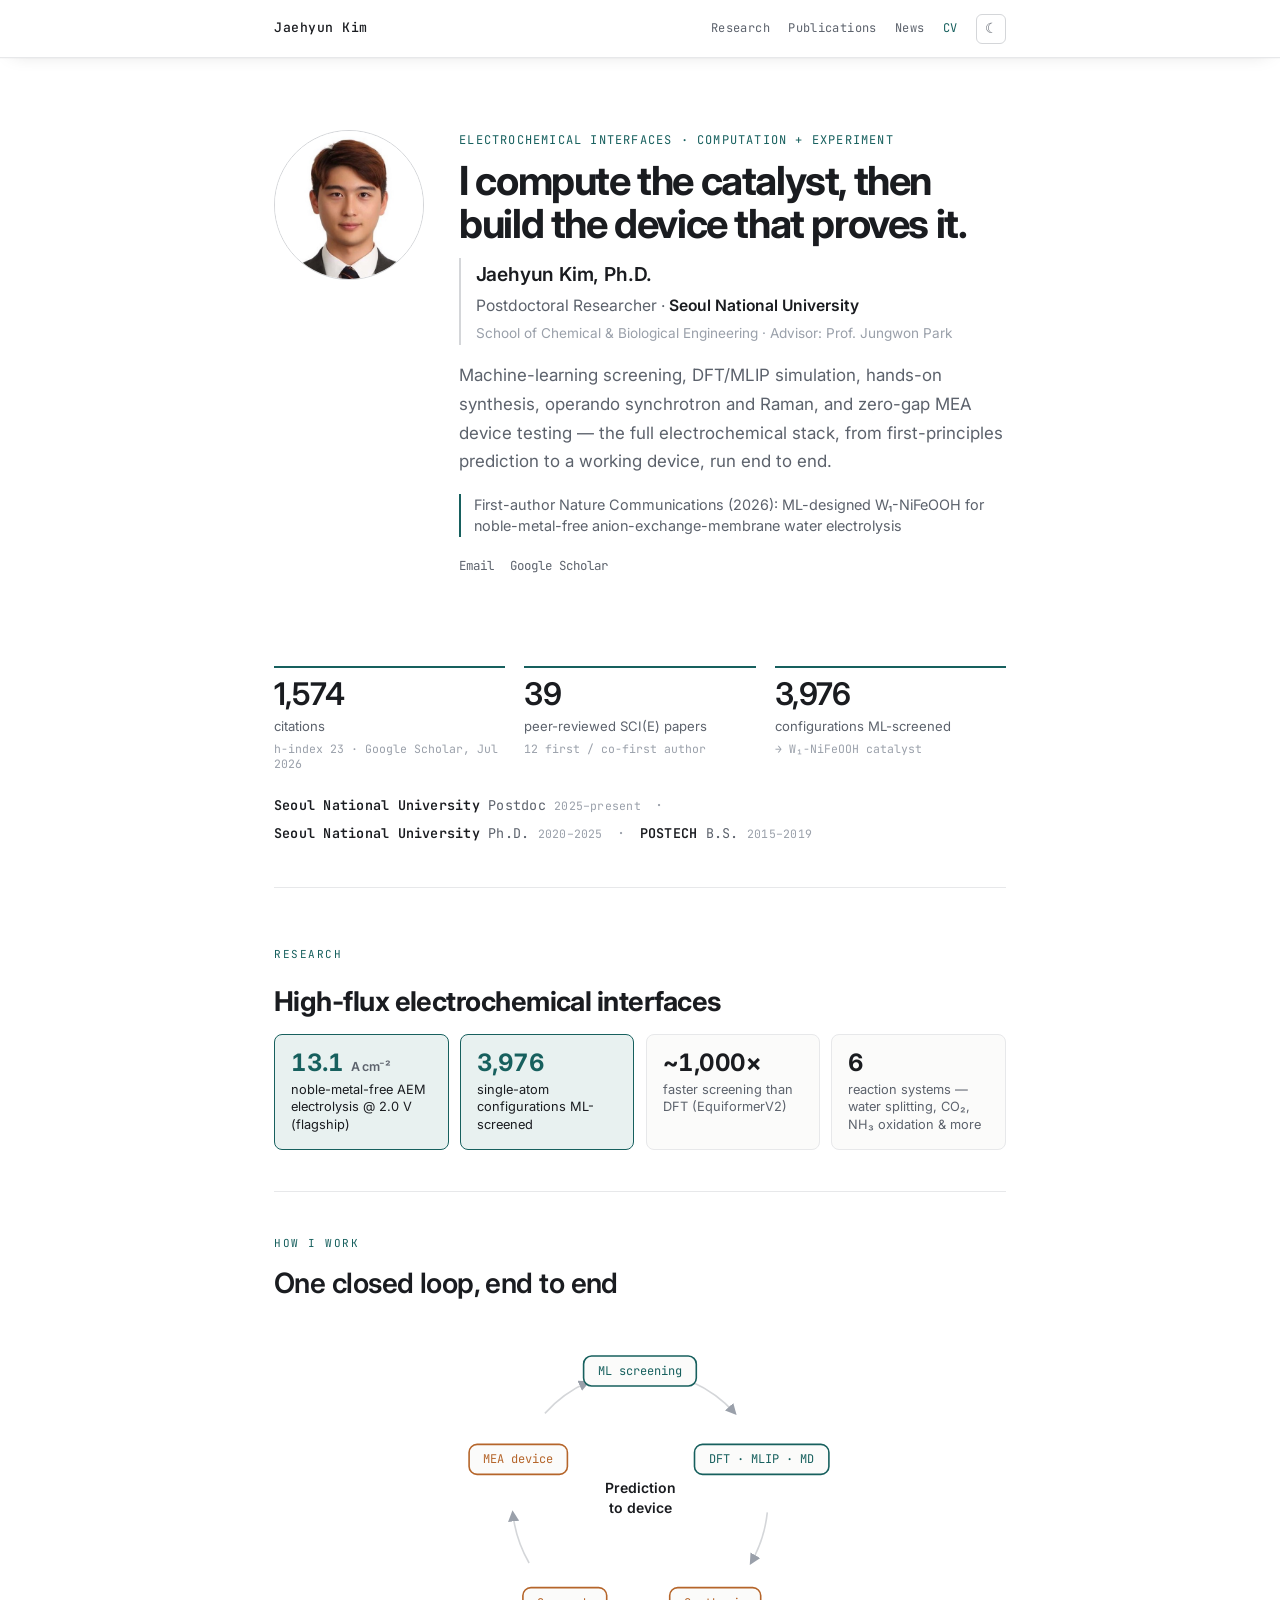
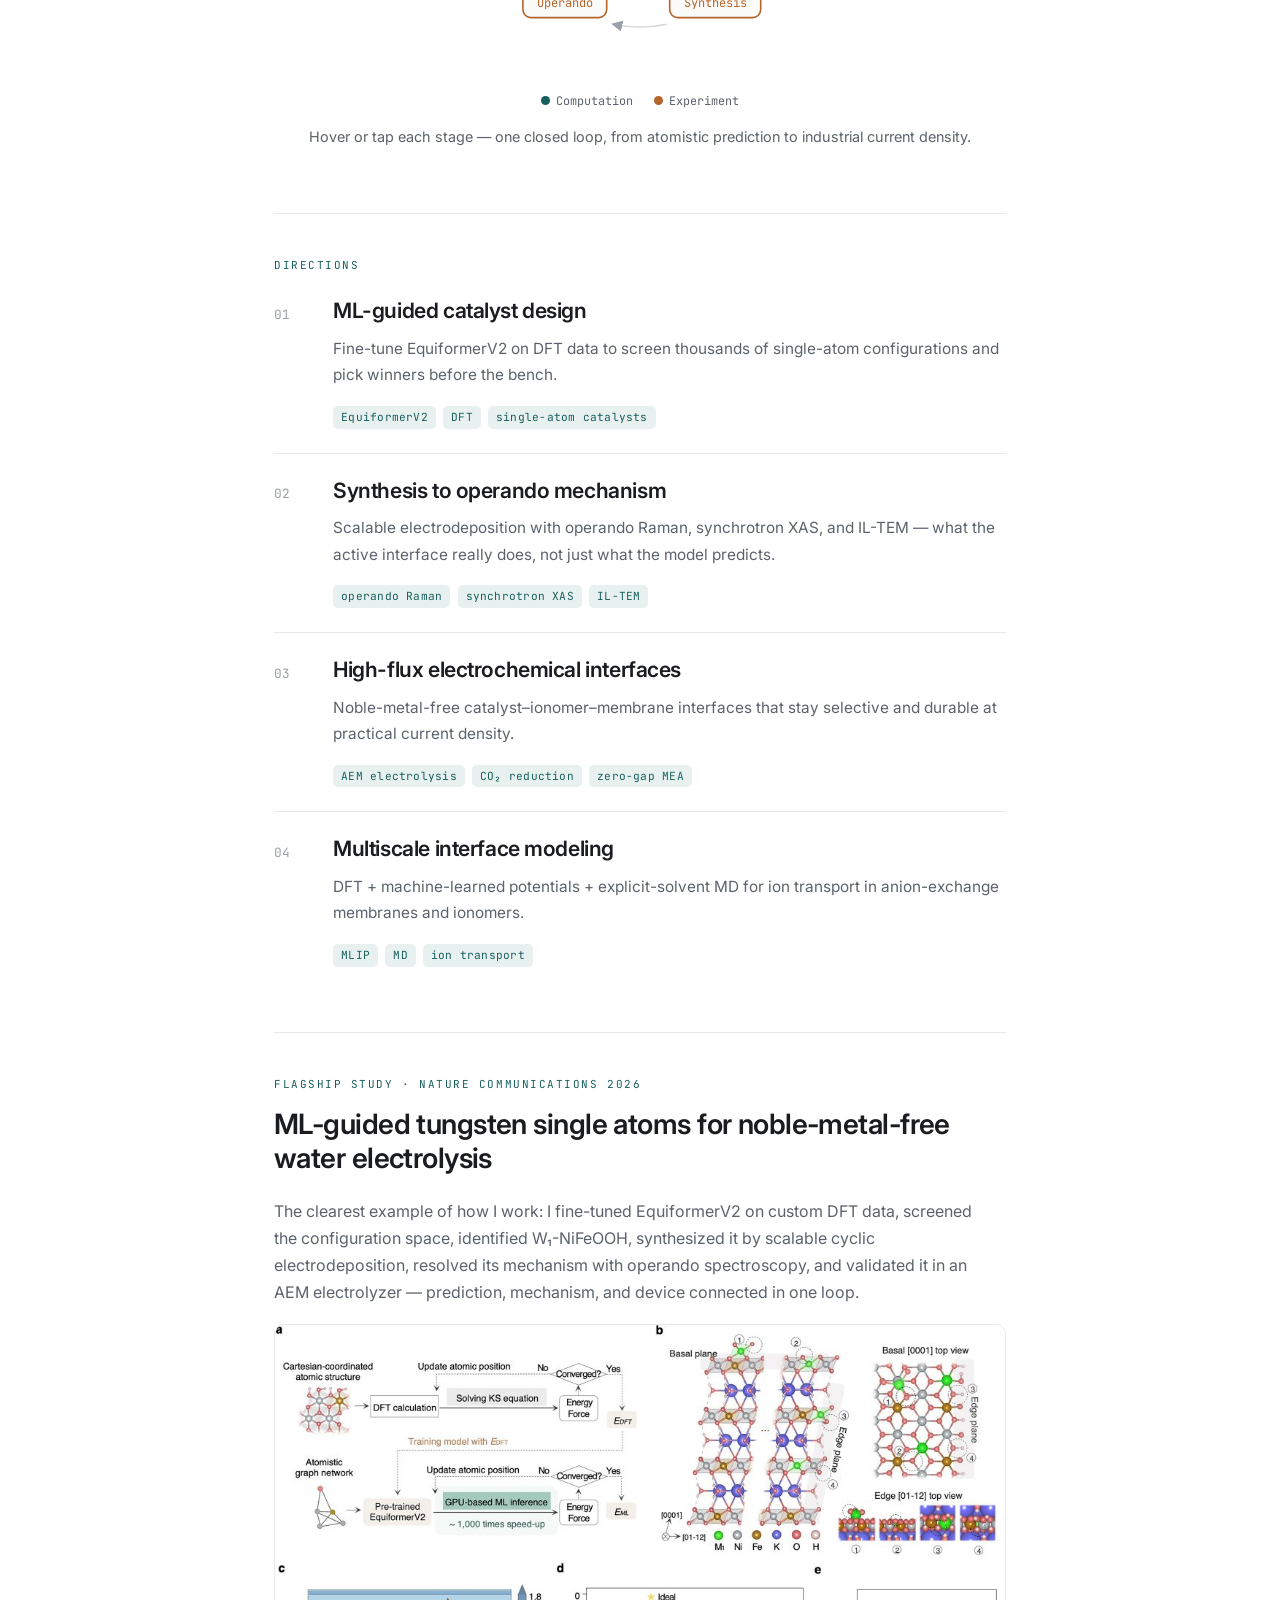
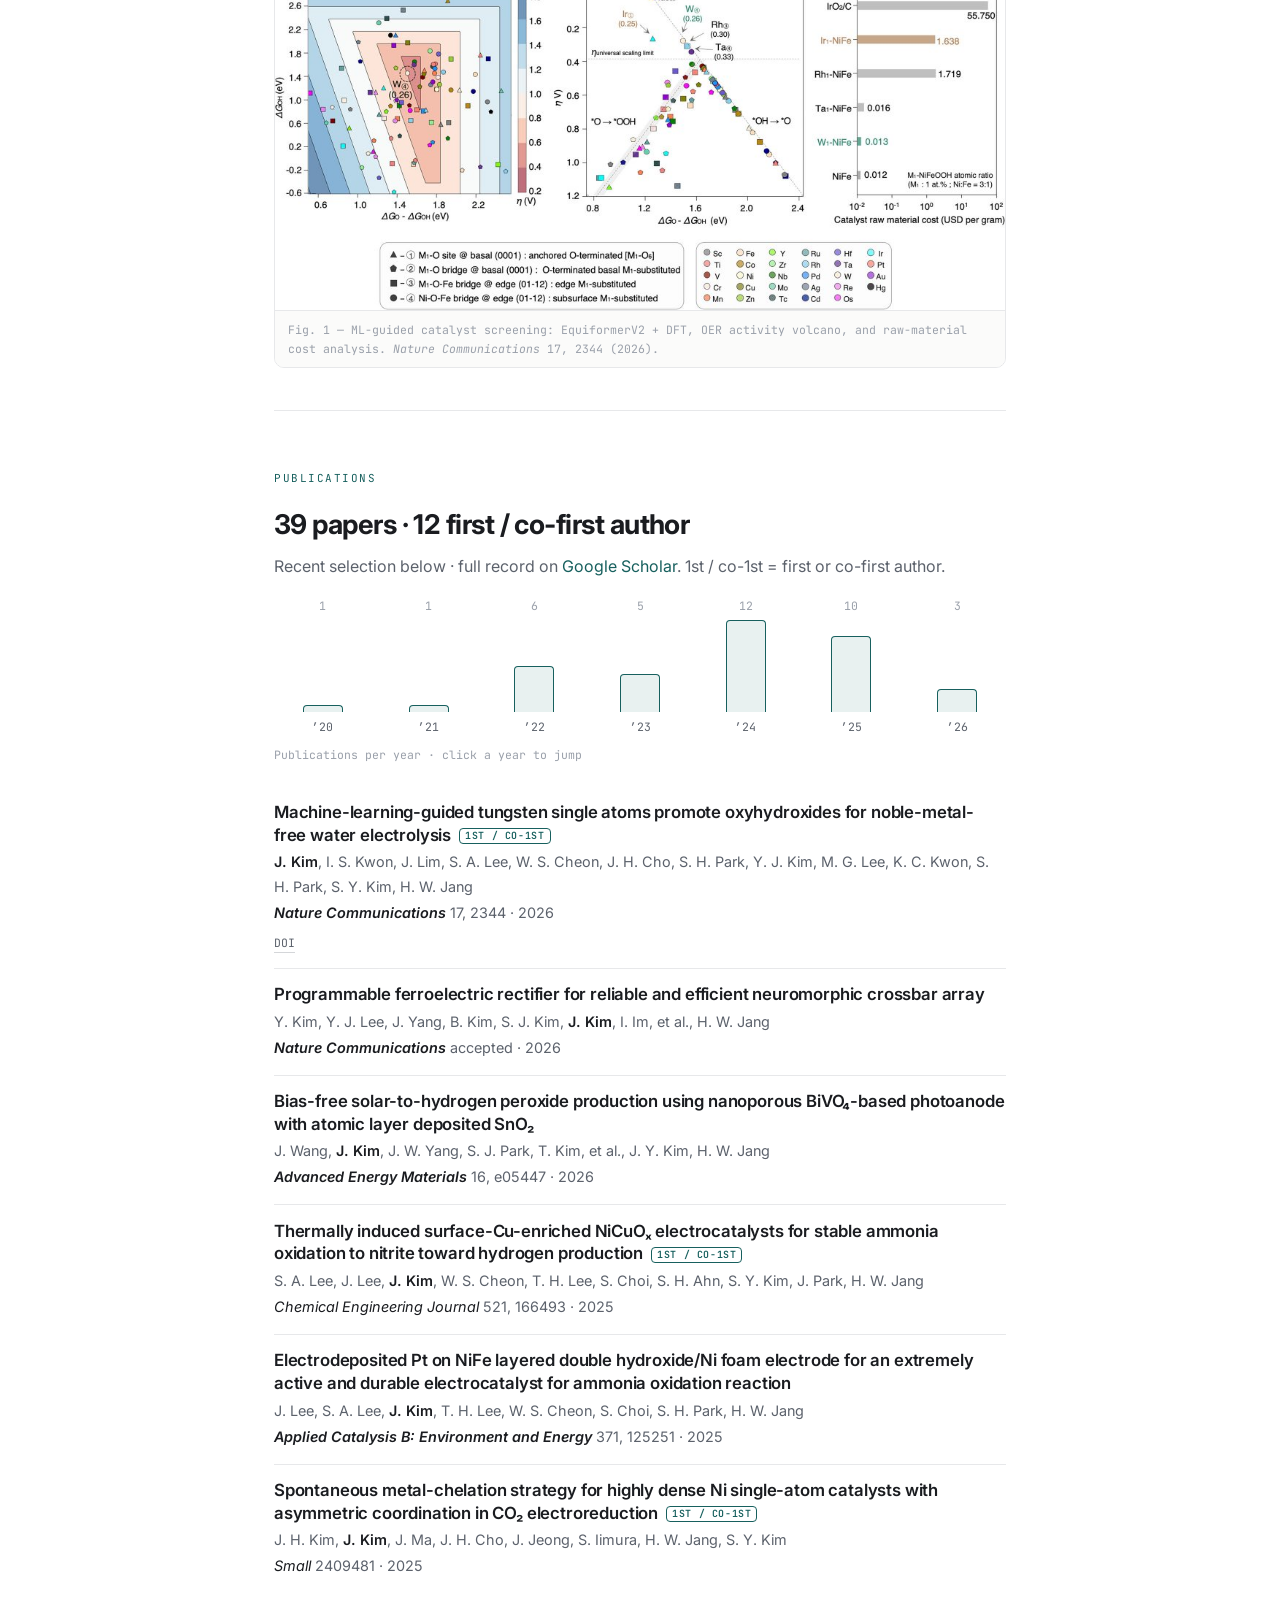
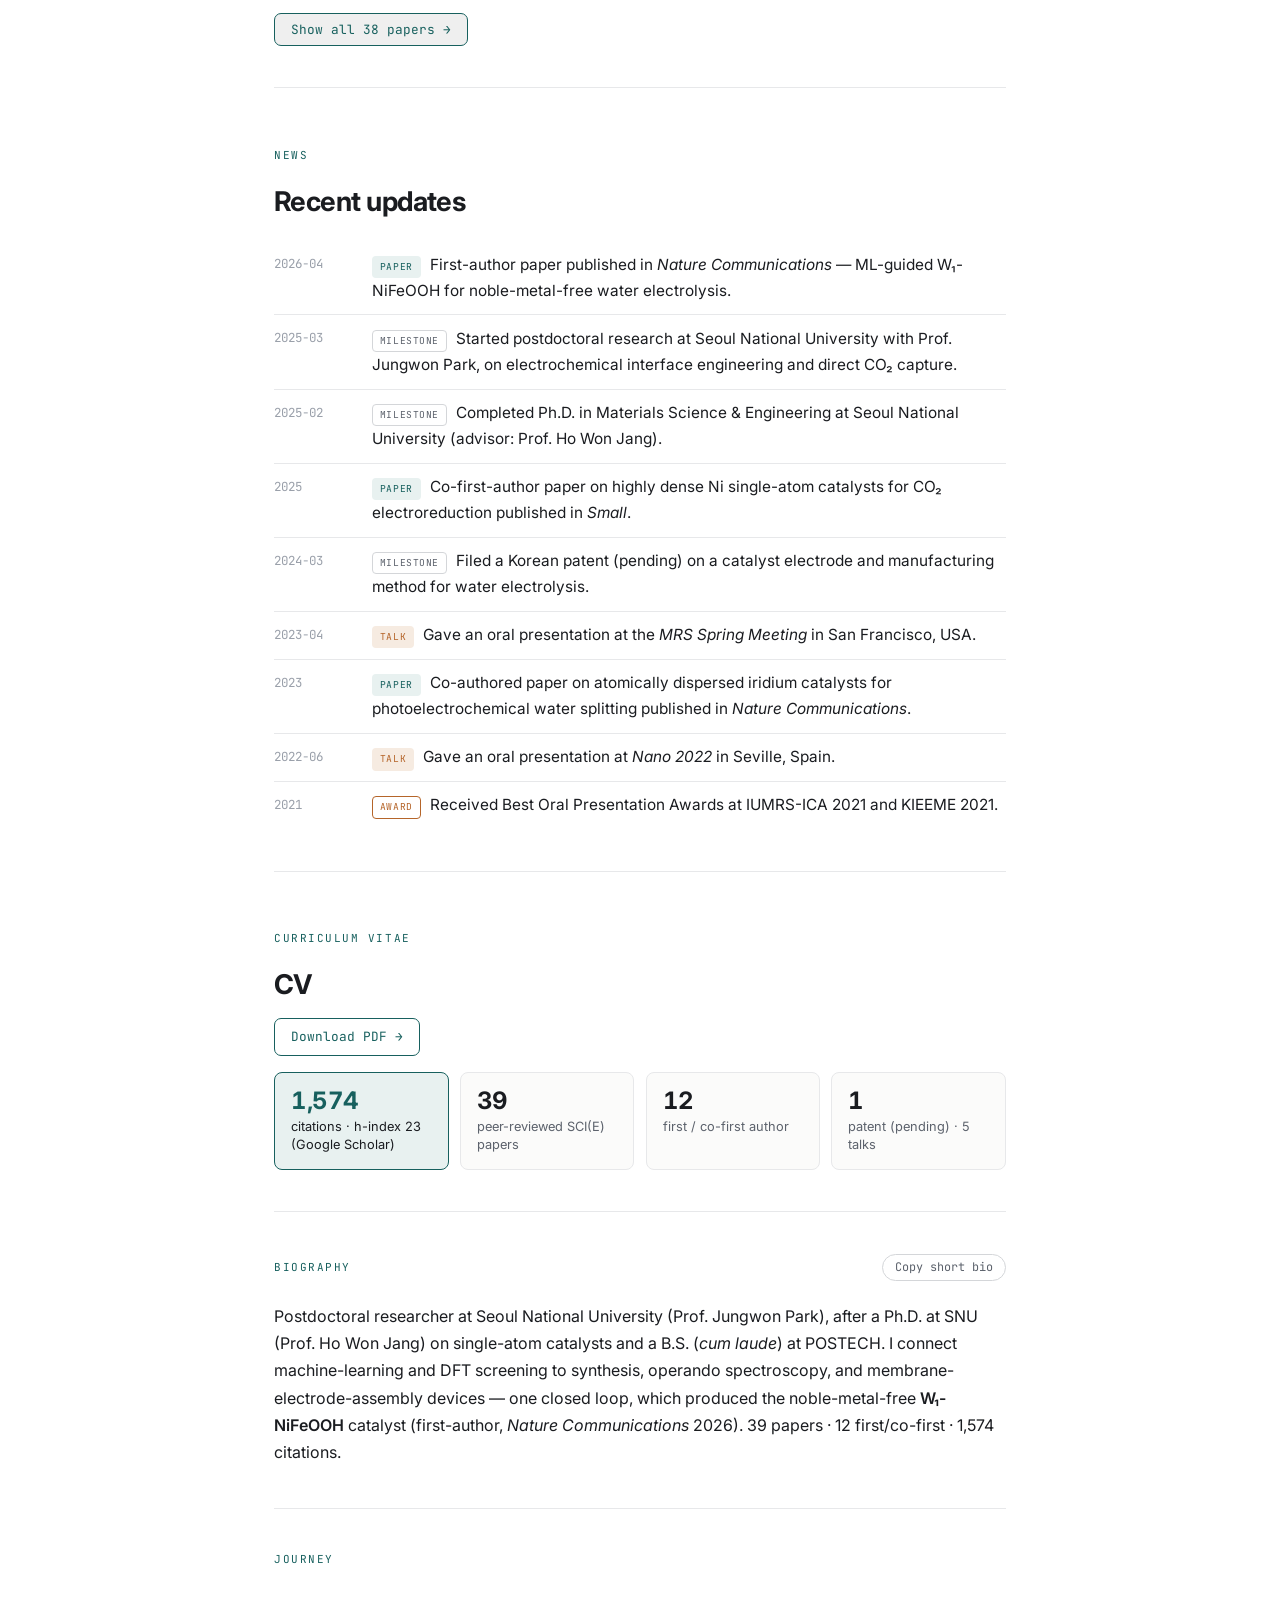
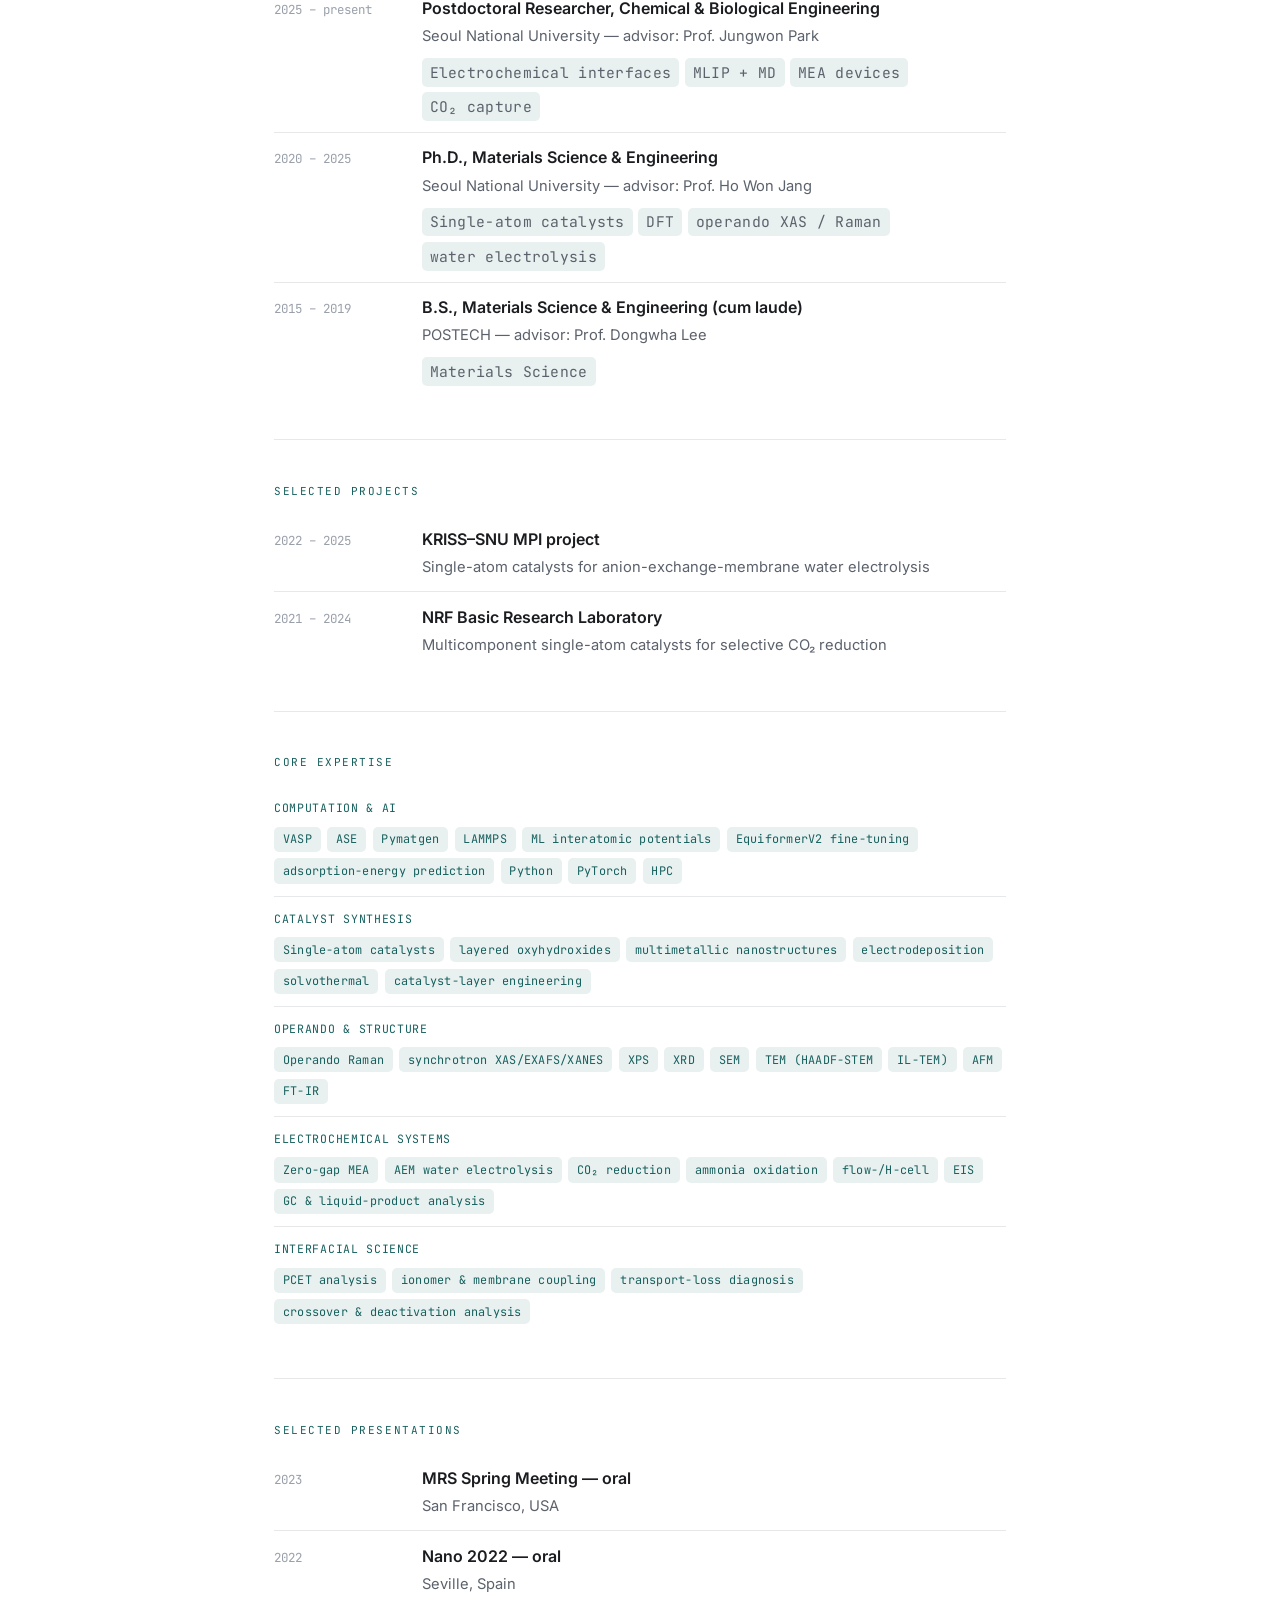
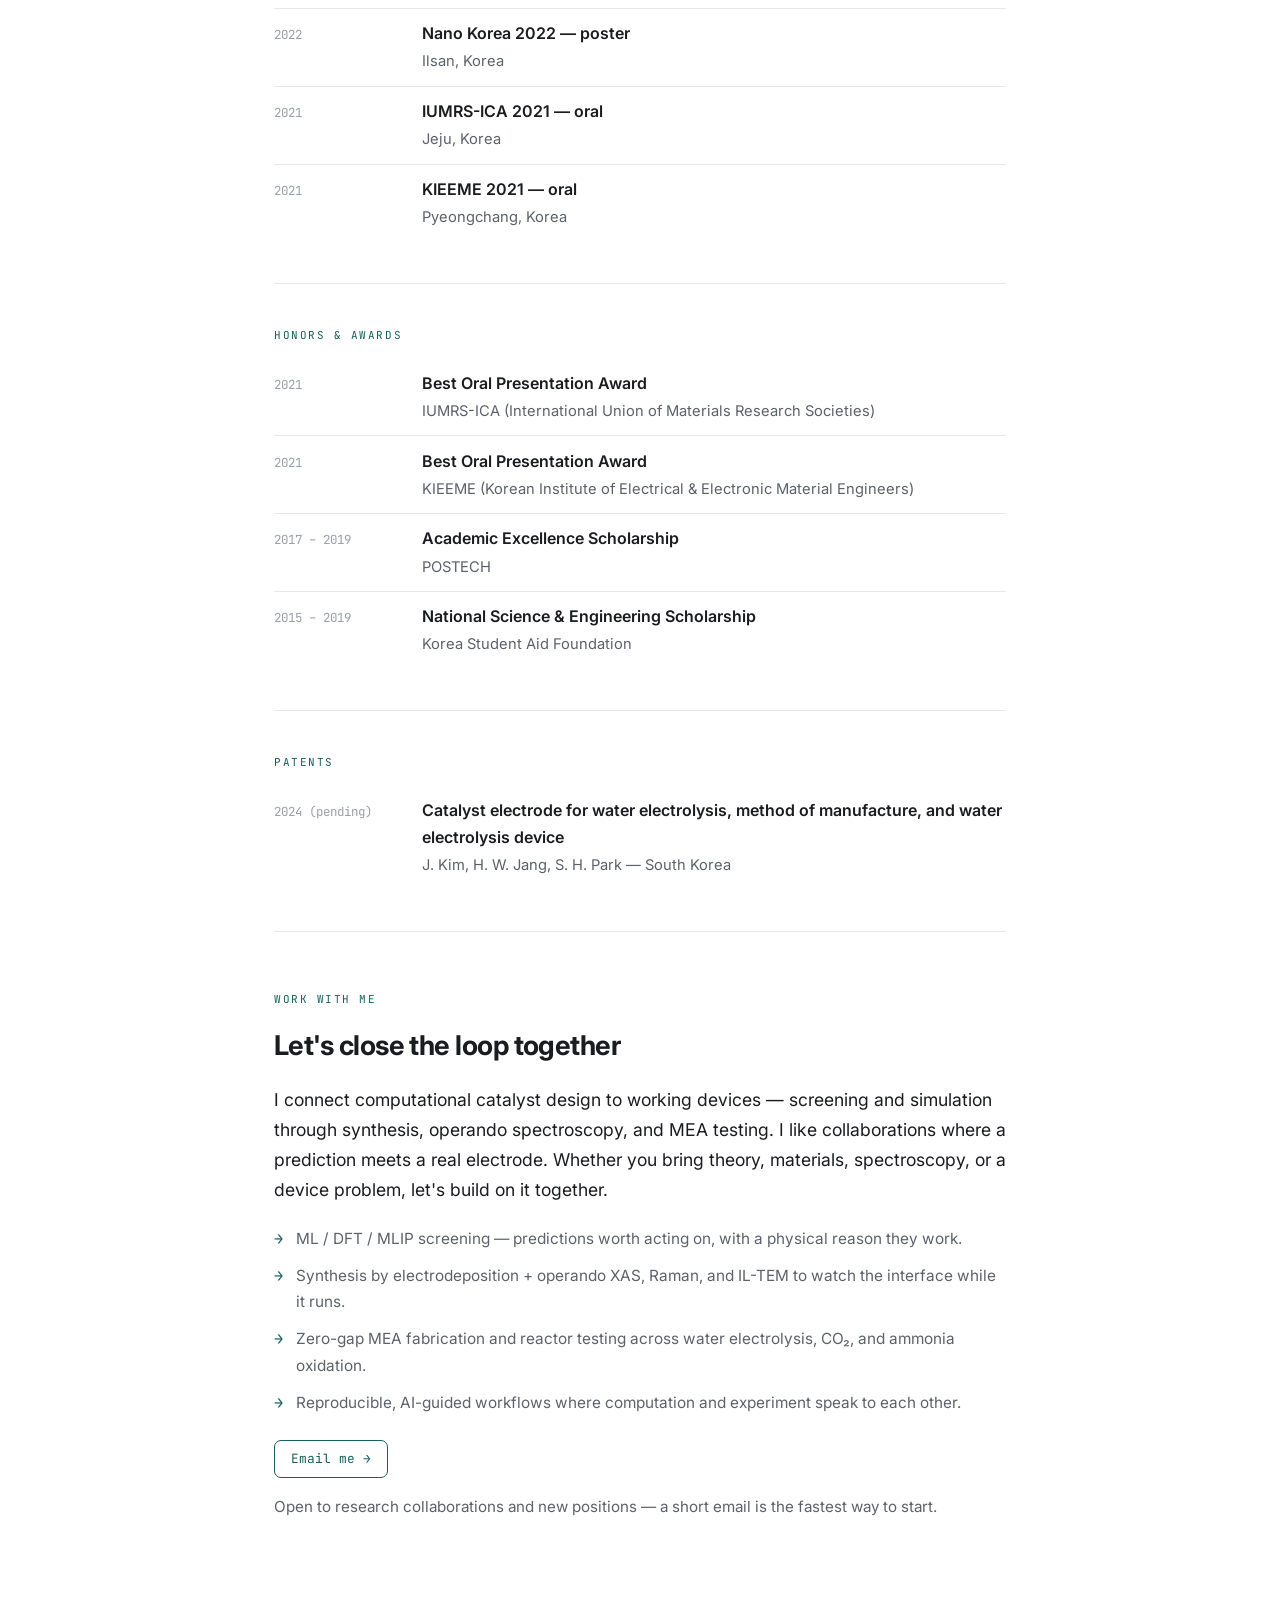
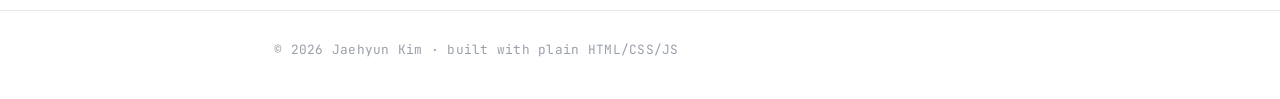
==== index.html @ 6c18c01a "Add affiliation timeline at top (career history); cache v9 Co-Authored-By: Claude Fable 5 <noreply@a" ====
<!DOCTYPE html>
<html lang="en">
<head>
  <meta charset="UTF-8" />
  <meta name="viewport" content="width=device-width, initial-scale=1.0" />
  <meta name="color-scheme" content="light dark" />
  <title>Jaehyun Kim — Electrochemical Interfaces, Computation + Experiment</title>
  <meta name="description" content="Jaehyun Kim, Ph.D. — computational + experimental electrochemist (Seoul National University). ML-guided catalyst design, synthesis, operando analysis, and MEA device testing in one closed loop." />
  <link rel="canonical" href="https://flash-jaehyun.github.io/" />
  <meta property="og:type" content="website" />
  <meta property="og:url" content="https://flash-jaehyun.github.io/" />
  <meta property="og:title" content="Jaehyun Kim — Electrochemical Interfaces, Computation + Experiment" />
  <meta property="og:description" content="Computational + experimental electrochemist. First-author Nature Communications 2026: ML-designed W₁-NiFeOOH for noble-metal-free AEM water electrolysis. 1,574 citations, h-index 23." />
  <meta property="og:image" content="https://flash-jaehyun.github.io/assets/pubs/natcomm2026_fig1.jpg" />
  <meta name="twitter:card" content="summary_large_image" />
  <link rel="icon" type="image/svg+xml" href="assets/favicon.svg" />
  <link rel="preconnect" href="https://fonts.googleapis.com" />
  <link rel="preconnect" href="https://fonts.gstatic.com" crossorigin />
  <link href="https://fonts.googleapis.com/css2?family=Inter:wght@400;500;600;700&family=JetBrains+Mono:wght@400;500&display=swap" rel="stylesheet" />
  <script>
    (function () {
      var s = localStorage.getItem("theme");
      var d = window.matchMedia("(prefers-color-scheme: dark)").matches;
      document.documentElement.dataset.theme = s || (d ? "dark" : "light");
    })();
  </script>
  <link rel="stylesheet" href="css/style.css?v=9" />
  <script type="application/ld+json">
  {
    "@context": "https://schema.org",
    "@type": "Person",
    "name": "Jaehyun Kim",
    "honorificSuffix": "Ph.D.",
    "jobTitle": "Postdoctoral Researcher",
    "affiliation": { "@type": "Organization", "name": "Seoul National University" },
    "alumniOf": [
      { "@type": "Organization", "name": "Seoul National University" },
      { "@type": "Organization", "name": "Pohang University of Science and Technology (POSTECH)" }
    ],
    "email": "mailto:jaehyunkim@snu.ac.kr",
    "sameAs": ["https://scholar.google.com/citations?user=1VA58skAAAAJ"],
    "knowsAbout": ["Electrocatalysis", "Machine-learning interatomic potentials", "Water electrolysis", "CO2 reduction", "Operando spectroscopy", "Membrane-electrode assemblies"]
  }
  </script>
</head>
<body>
  <a class="skip-link" href="#main">Skip to content</a>
  <header class="site-header">
    <div class="nav-inner">
      <a class="brand" href="#top" data-profile="shortName">Jaehyun Kim</a>
      <nav class="main-nav">
        <a href="#research">Research</a>
        <a href="#publications">Publications</a>
        <a href="#news">News</a>
        <a href="#cv">CV</a>
        <button id="theme-toggle" title="Toggle dark mode">☾</button>
      </nav>
    </div>
  </header>

  <main class="container" id="main">
    <span id="top"></span>
    <noscript>
      <section class="block" style="opacity:1;transform:none;">
        <h1>Jaehyun Kim, Ph.D.</h1>
        <p>Postdoctoral Researcher, Seoul National University — computational + experimental
        electrochemist. First-author <em>Nature Communications</em> (2026): ML-designed W₁-NiFeOOH.
        Contact: <a href="mailto:jaehyunkim@snu.ac.kr">jaehyunkim@snu.ac.kr</a>. Please enable
        JavaScript for the full experience.</p>
      </section>
    </noscript>

    <!-- ================= Hero ================= -->
    <section class="hero">
      <img class="portrait" src="assets/portrait.jpg" alt="Portrait of Jaehyun Kim" width="150" height="150" style="display:none"
           onload="this.style.display='block';var f=document.getElementById('portrait-fallback');if(f)f.style.display='none';" />
      <div class="portrait-fallback" id="portrait-fallback" data-profile="initial">JK</div>
      <div>
        <div class="hero-role" id="hero-eyebrow"></div>
        <h1 data-profile="headline">I compute the catalyst, then build the device that proves it.</h1>
        <div class="hero-identity">
          <div class="hi-name" id="hi-name"></div>
          <div class="hi-role" id="hi-role"></div>
          <div class="hi-meta" id="hi-meta"></div>
        </div>
        <p class="tagline" data-profile="subhead"></p>
        <p class="hero-flagship" id="hero-flagship"></p>
        <div class="links">
          <a data-profile-href="email" href="#">Email</a>
          <a data-profile-href="scholar" href="#" target="_blank" rel="noopener">Google Scholar</a>
          <a data-profile-href="github" href="#" target="_blank" rel="noopener">GitHub</a>
          <a data-profile-href="orcid" href="#" target="_blank" rel="noopener">ORCID</a>
        </div>
      </div>
    </section>

    <!-- Metrics -->
    <section class="block">
      <div class="metrics-strip" id="metrics"></div>
      <div id="affiliations-strip"></div>
    </section>

    <!-- ================= Research ================= -->
    <section class="block" id="research">
      <div class="section-head">
        <div class="sec-label">Research</div>
        <h2>High-flux electrochemical interfaces</h2>
      </div>
      <div class="chips" style="margin-top:0.6rem;">
        <div class="chip hl"><div class="v">13.1 <small>A cm⁻²</small></div><div class="k">noble-metal-free AEM electrolysis @ 2.0 V (flagship)</div></div>
        <div class="chip hl"><div class="v">3,976</div><div class="k">single-atom configurations ML-screened</div></div>
        <div class="chip"><div class="v">~1,000×</div><div class="k">faster screening than DFT (EquiformerV2)</div></div>
        <div class="chip"><div class="v">6</div><div class="k">reaction systems — water splitting, CO₂, NH₃ oxidation &amp; more</div></div>
      </div>
    </section>

    <!-- How I work: closed loop -->
    <section class="block">
      <div class="sec-label">How I work</div>
      <h2 class="section-title">One closed loop, end to end</h2>
      <div id="loop-graphic"></div>
      <div class="loop-note" id="loop-note"></div>
    </section>

    <!-- Research directions -->
    <section class="block">
      <div class="sec-label">Directions</div>
      <div id="directions" style="margin-top:1.2rem;"></div>
    </section>

    <!-- Flagship study -->
    <section class="block">
      <div class="sec-label">Flagship study · Nature Communications 2026</div>
      <h2 class="section-title">ML-guided tungsten single atoms for noble-metal-free water electrolysis</h2>
      <p class="lead">The clearest example of how I work: I fine-tuned EquiformerV2 on custom DFT data,
      screened the configuration space, identified W₁-NiFeOOH, synthesized it by scalable cyclic
      electrodeposition, resolved its mechanism with operando spectroscopy, and validated it in an AEM
      electrolyzer — prediction, mechanism, and device connected in one loop.</p>
      <figure class="pub-figure" style="margin-top:1.1rem;">
        <img src="assets/pubs/natcomm2026_fig1.jpg" alt="Machine learning-guided catalyst screening (Nature Communications 2026, Fig. 1)" loading="lazy" />
        <figcaption>Fig. 1 — ML-guided catalyst screening: EquiformerV2 + DFT, OER activity volcano, and raw-material cost analysis. <em>Nature Communications</em> 17, 2344 (2026).</figcaption>
      </figure>
    </section>

    <!-- ================= Publications ================= -->
    <section class="block" id="publications">
      <div class="section-head">
        <div class="sec-label">Publications</div>
        <h2>39 papers · 12 first / co-first author</h2>
        <p class="lead" style="margin-top:0.2rem;">Recent selection below · full record on
          <a data-profile-href="scholar" href="#" target="_blank" rel="noopener">Google Scholar</a>.
          <span style="white-space:nowrap;"><span class="pub-first" style="margin-left:0;">1st / co-1st</span> = first or co-first author.</span></p>
      </div>
      <div id="pub-timeline" style="margin-top:1rem;"></div>
      <div id="pubs-all"></div>
      <button class="btn" id="pub-showall" type="button" style="margin-top:1.2rem;">Show all 38 papers →</button>
    </section>

    <!-- ================= News ================= -->
    <section class="block" id="news">
      <div class="section-head">
        <div class="sec-label">News</div>
        <h2>Recent updates</h2>
      </div>
      <ul class="news-list" id="news-all" style="margin-top:1rem;"></ul>
    </section>

    <!-- ================= CV ================= -->
    <section class="block" id="cv">
      <div class="section-head">
        <div class="sec-label">Curriculum Vitae</div>
        <h2>CV</h2>
        <p style="margin-top:0.6rem;"><a class="btn" href="assets/cv.pdf" target="_blank" rel="noopener">Download PDF →</a></p>
      </div>
      <div class="chips" style="margin-top:1rem;">
        <div class="chip hl"><div class="v">1,574</div><div class="k">citations · h-index 23 (Google Scholar)</div></div>
        <div class="chip"><div class="v">39</div><div class="k">peer-reviewed SCI(E) papers</div></div>
        <div class="chip"><div class="v">12</div><div class="k">first / co-first author</div></div>
        <div class="chip"><div class="v">1</div><div class="k">patent (pending) · 5 talks</div></div>
      </div>
    </section>

    <section class="block">
      <div class="section-title-row">
        <div class="sec-label" style="margin-bottom:0;">Biography</div>
        <button class="filter-chip" id="copy-bio" type="button">Copy short bio</button>
      </div>
      <p class="prose" id="bio-text" style="margin-top:1rem;"></p>
    </section>

    <section class="block"><div class="sec-label">Journey</div><div id="cv-education"></div></section>
    <section class="block"><div class="sec-label">Selected Projects</div><div id="cv-experience"></div></section>
    <section class="block"><div class="sec-label">Core Expertise</div><div id="cv-skills"></div></section>
    <section class="block" id="talks-block" style="display:none;"><div class="sec-label">Selected Presentations</div><div id="cv-talks"></div></section>
    <section class="block" id="honors-block" style="display:none;"><div class="sec-label">Honors &amp; Awards</div><div id="cv-honors"></div></section>
    <section class="block" id="patents-block" style="display:none;"><div class="sec-label">Patents</div><div id="cv-patents"></div></section>

    <!-- ================= Work with me ================= -->
    <section class="block" id="contact">
      <div class="section-head">
        <div class="sec-label">Work with me</div>
        <h2 data-wwm="headline">Let's close the loop together</h2>
      </div>
      <div id="work-with-me" style="margin-top:1rem;"></div>
    </section>
  </main>

  <footer class="site-footer">
    <div class="container">
      © <span id="footer-year"></span> <span data-profile="shortName">Jaehyun Kim</span> · built with plain HTML/CSS/JS
    </div>
  </footer>

  <script src="js/data.js?v=9"></script>
  <script src="js/main.js?v=9"></script>
  <script>
    document.addEventListener("DOMContentLoaded", () => {
      renderMetrics("metrics");
      renderAffilTimeline("affiliations-strip");
      renderLoopGraphic("loop-graphic", "loop-note");
      renderDirections("directions");
      renderPublications("pubs-all", "recent", null, 6);
      renderPubTimeline("pub-timeline", "pubs-all", null);
      const showAll = document.getElementById("pub-showall");
      if (showAll) showAll.addEventListener("click", () => {
        renderPublications("pubs-all", "all");
        showAll.remove();
      });
      renderNews("news-all");
      renderBio("bio-text", "copy-bio");
      renderCVList("cv-education", CV.education);
      renderCVList("cv-experience", CV.experience);
      renderSkills("cv-skills");
      if (CV.talks && CV.talks.length) { document.getElementById("talks-block").style.display = ""; renderCVList("cv-talks", CV.talks); }
      if (CV.honors && CV.honors.length) { document.getElementById("honors-block").style.display = ""; renderCVList("cv-honors", CV.honors); }
      if (CV.patents && CV.patents.length) { document.getElementById("patents-block").style.display = ""; renderCVList("cv-patents", CV.patents); }
      renderWorkWithMe("work-with-me");
      const h = document.querySelector('[data-wwm="headline"]');
      if (h && typeof WORKWITHME !== "undefined") h.textContent = WORKWITHME.headline;
    });
  </script>
</body>
</html>
---- css/style.css ----
/* ============================================================
   Personal academic site — shared stylesheet
   Restrained, content-first. Edit tokens below to re-theme.
   ============================================================ */

:root {
  --bg: #ffffff;
  --surface: #fbfbfa;
  --text: #1a1c20;
  --text-soft: #5c626c;
  --text-faint: #9aa0aa;
  --line: #e7e8ea;
  --line-strong: #d4d6d9;
  --accent: #17605e;        /* deep teal */
  --accent-soft: #e8f1f0;
  --accent-warm: #b5652a;   /* warm counterpart (experiment) */
  --warm-soft: #f6ebe1;
  --sans: "Inter", -apple-system, BlinkMacSystemFont, "Segoe UI", Helvetica, Arial, sans-serif;
  --mono: "JetBrains Mono", "SF Mono", Menlo, Consolas, monospace;
  --maxw: 780px;
}

[data-theme="dark"] {
  --bg: #0e1113;
  --surface: #15191c;
  --text: #e7e9ec;
  --text-soft: #a2a9b3;
  --text-faint: #6b727c;
  --line: #262b30;
  --line-strong: #333940;
  --accent: #6ec8c2;
  --accent-soft: #16302e;
  --accent-warm: #e0975f;
  --warm-soft: #3a2b1e;
}

* { box-sizing: border-box; margin: 0; padding: 0; }
html { scroll-behavior: smooth; }

body {
  font-family: var(--sans);
  font-size: 16px;
  line-height: 1.7;
  color: var(--text);
  background: var(--bg);
  -webkit-font-smoothing: antialiased;
  transition: background 0.25s ease, color 0.25s ease;
}

a { color: var(--accent); text-decoration: none; }
a:hover { text-decoration: underline; text-underline-offset: 2px; }

img, svg { display: block; max-width: 100%; }

.container { max-width: var(--maxw); margin: 0 auto; padding: 0 1.5rem; }

/* ---------- Typography ---------- */
.sec-label {
  font-family: var(--mono);
  font-size: 11px;
  letter-spacing: 0.14em;
  text-transform: uppercase;
  color: var(--accent);
  margin-bottom: 0.9rem;
}

h1, h2, h3 { font-family: var(--sans); font-weight: 600; letter-spacing: -0.02em; }

/* ---------- Header / nav ---------- */
header.site-header {
  position: sticky;
  top: 0;
  z-index: 50;
  background: var(--bg);
  border-bottom: 1px solid var(--line);
  box-shadow: 0 1px 0 rgba(0,0,0,0.02), 0 6px 20px -12px rgba(0,0,0,0.18);
}
.nav-inner {
  max-width: var(--maxw);
  margin: 0 auto;
  padding: 0.85rem 1.5rem;
  display: flex;
  align-items: center;
  gap: 1.2rem;
}
.brand {
  font-family: var(--mono);
  font-size: 0.82rem;
  letter-spacing: 0.04em;
  font-weight: 500;
  color: var(--text);
}
.brand:hover { color: var(--accent); text-decoration: none; }

nav.main-nav {
  margin-left: auto;
  display: flex;
  gap: 1.15rem;
  align-items: center;
}
nav.main-nav a {
  font-family: var(--mono);
  font-size: 0.75rem;
  letter-spacing: 0.03em;
  color: var(--text-soft);
}
nav.main-nav a:hover, nav.main-nav a.active { color: var(--accent); text-decoration: none; }

#theme-toggle {
  border: 1px solid var(--line-strong);
  background: transparent;
  color: var(--text-soft);
  border-radius: 6px;
  width: 30px; height: 30px;
  cursor: pointer;
  font-size: 0.85rem;
  line-height: 1;
}
#theme-toggle:hover { color: var(--accent); border-color: var(--accent); }

/* ---------- Hero ---------- */
.hero { padding: 4.5rem 0 2.5rem; display: flex; gap: 2.2rem; align-items: flex-start; }

.hero .portrait,
.portrait-fallback {
  width: 150px; height: 150px; border-radius: 50%; flex-shrink: 0;
}
.hero .portrait { object-fit: cover; border: 1px solid var(--line-strong); }
.portrait-fallback {
  background: linear-gradient(150deg, var(--accent), color-mix(in srgb, var(--accent) 55%, var(--accent-warm)));
  color: #fff;
  display: flex; align-items: center; justify-content: center;
  font-family: var(--sans);
  font-weight: 600;
  letter-spacing: -0.02em;
  font-size: 2.6rem;
}

.hero-role {
  font-family: var(--mono);
  font-size: 0.75rem;
  letter-spacing: 0.1em;
  text-transform: uppercase;
  color: var(--accent);
  margin-bottom: 0.5rem;
}
.hero h1 { font-size: 2.5rem; font-weight: 700; letter-spacing: -0.035em; line-height: 1.08; margin-bottom: 0.8rem; }
.hero .tagline { color: var(--text-soft); font-size: 1.06rem; max-width: 34rem; margin-bottom: 1.1rem; }

.hero .links { display: flex; flex-wrap: wrap; gap: 1rem; }
.hero .links a {
  font-family: var(--mono);
  font-size: 0.78rem;
  color: var(--text-soft);
  border-bottom: 1px solid transparent;
  padding-bottom: 1px;
}
.hero .links a:hover { color: var(--accent); border-color: var(--accent); text-decoration: none; }

/* ---------- Sections ---------- */
section.block { padding: 2.6rem 0; }
section.block + section.block { border-top: 1px solid var(--line); }
main section[id] { scroll-margin-top: 74px; }

/* Big section header on the single-page layout */
.section-head { padding-top: 1rem; }
.section-head h2 { font-size: 1.7rem; font-weight: 700; letter-spacing: -0.02em; margin: 0.3rem 0 0.3rem; }
.section-head .more { font-family: var(--mono); font-size: 0.75rem; color: var(--text-soft); }

h2.section-title { font-size: 1.75rem; line-height: 1.2; margin-bottom: 1.4rem; }
.section-title-row {
  display: flex; align-items: baseline; justify-content: space-between; gap: 1rem;
  margin-bottom: 1.4rem;
}
.section-title-row h2.section-title { margin-bottom: 0; }
.section-title-row .more { font-family: var(--mono); font-size: 0.75rem; color: var(--text-soft); white-space: nowrap; }

.prose p { color: var(--text-soft); margin-bottom: 1rem; }
.prose p:last-child { margin-bottom: 0; }
.prose strong { color: var(--text); font-weight: 600; }

.vision {
  font-size: 1.12rem;
  line-height: 1.75;
  color: var(--text);
  border-left: 2px solid var(--accent);
  padding-left: 1.3rem;
}

/* ---------- Metrics strip ---------- */
.metrics-strip {
  display: grid;
  grid-template-columns: repeat(3, 1fr);
  gap: 1.2rem;
  margin: 0.4rem 0 0.2rem;
}
.metric { border-top: 2px solid var(--accent); padding-top: 0.7rem; }
.metric .mval {
  font-family: var(--sans);
  font-weight: 600;
  letter-spacing: -0.02em;
  font-size: 1.95rem;
  line-height: 1;
  color: var(--text);
}
.metric .mlabel {
  font-size: 0.82rem;
  color: var(--text-soft);
  margin-top: 0.45rem;
  line-height: 1.4;
}

/* ---------- Closed-loop note (under the SVG graphic) ---------- */
.loop-note {
  font-size: 0.9rem;
  color: var(--text-soft);
  margin-top: 0.9rem;
  min-height: 3.2em;
  text-align: center;
  transition: opacity 0.15s ease;
}

/* ---------- Identity loop graphic ---------- */
.idloop { display: block; width: 100%; max-width: 460px; height: auto; margin: 0.2rem auto 0; }
.idarc { fill: none; stroke: var(--line-strong); stroke-width: 1.6; }
.idarrowhead { fill: var(--text-faint); }
.idcenter { fill: var(--text); font-family: var(--sans); font-weight: 600; font-size: 14px; }
.idnode { cursor: pointer; outline: none; }
.idnode rect { fill: var(--surface); stroke-width: 1.6; transition: fill 0.15s ease; }
.idnode text { font-family: var(--mono); font-size: 12px; }
.idnode.comp rect { stroke: var(--accent); }
.idnode.comp text { fill: var(--accent); }
.idnode.exp rect { stroke: var(--accent-warm); }
.idnode.exp text { fill: var(--accent-warm); }
.idnode.comp:hover rect, .idnode.comp.active rect { fill: var(--accent-soft); }
.idnode.exp:hover rect, .idnode.exp.active rect { fill: var(--warm-soft); }
.idnode:focus-visible rect { stroke-width: 2.6; }

.loop-legend {
  display: flex; gap: 1.3rem; justify-content: center; margin-top: 0.5rem;
  font-family: var(--mono); font-size: 0.74rem; color: var(--text-soft);
}
.loop-legend .lg { display: inline-flex; align-items: center; gap: 0.4rem; }
.loop-legend .dot { width: 9px; height: 9px; border-radius: 50%; display: inline-block; }
.loop-legend .comp .dot { background: var(--accent); }
.loop-legend .exp .dot { background: var(--accent-warm); }

/* ---------- Work-with-me section ---------- */
.wwm-pitch { font-size: 1.1rem; line-height: 1.7; color: var(--text); margin-bottom: 1.3rem; }
.wwm-pitch strong { font-weight: 600; }
.wwm-brings { list-style: none; display: grid; gap: 0.7rem; margin: 0 0 1.5rem; padding: 0; }
.wwm-brings li { position: relative; padding-left: 1.4rem; color: var(--text-soft); font-size: 0.96rem; }
.wwm-brings li::before { content: "→"; position: absolute; left: 0; color: var(--accent); font-family: var(--mono); }
.wwm-cta { display: flex; flex-wrap: wrap; align-items: center; gap: 1rem; }
.wwm-cta .note { color: var(--text-soft); font-size: 0.95rem; }

/* ---------- Publication figure (featured) ---------- */
.pub-figure {
  margin-top: 0.9rem;
  border: 1px solid var(--line);
  border-radius: 10px;
  overflow: hidden;
  background: #fff;
}
.pub-figure img { width: 100%; display: block; }
.pub-figure figcaption {
  font-family: var(--mono);
  font-size: 0.72rem;
  color: var(--text-faint);
  padding: 0.55rem 0.8rem;
  border-top: 1px solid var(--line);
  background: var(--surface);
}

/* ============================================================
   Report components (clean report / roadmap style)
   ============================================================ */
.report-head {
  padding: 3rem 0 0;
  border-bottom: 2px solid var(--text);
  padding-bottom: 1.5rem;
  margin-bottom: 0.5rem;
}
.report-head h1 { font-size: clamp(1.8rem, 4vw, 2.3rem); font-weight: 700; letter-spacing: -0.02em; line-height: 1.15; margin: 0.5rem 0 0.7rem; }
.report-head .lead { color: var(--text-soft); max-width: 68ch; margin: 0 0 1rem; }
.report-meta { display: flex; flex-wrap: wrap; gap: 0.5rem 1.6rem; color: var(--text-soft); font-size: 0.85rem; }
.report-meta span b { color: var(--text); font-weight: 600; }
.report-meta span { display: inline-flex; gap: 0.4rem; }

.lead { color: var(--text-soft); max-width: 70ch; }

/* stat chips */
.chips { display: grid; grid-template-columns: repeat(auto-fit, minmax(168px, 1fr)); gap: 0.7rem; margin: 0.3rem 0 0; }
.chip { background: var(--surface); border: 1px solid var(--line); border-radius: 8px; padding: 0.9rem 1rem; }
.chip .v { font-size: 1.5rem; font-weight: 700; letter-spacing: -0.02em; font-variant-numeric: tabular-nums; line-height: 1.05; }
.chip .v small { font-size: 0.78rem; font-weight: 600; color: var(--text-soft); margin-left: 0.15rem; }
.chip .k { font-size: 0.8rem; color: var(--text-soft); margin-top: 0.35rem; line-height: 1.4; }
.chip.hl { border-color: var(--accent); background: var(--accent-soft); }
.chip.hl .v { color: var(--accent); }
.chip.hl .k { color: var(--text); }

/* horizontal flow pipeline */
.flow { display: flex; flex-wrap: wrap; gap: 0.4rem; align-items: center; margin: 0.3rem 0; font-family: var(--mono); font-size: 0.78rem; }
.flow .st { background: var(--surface); border: 1px solid var(--line); border-radius: 6px; padding: 0.5rem 0.75rem; }
.flow .st b { color: var(--accent); font-weight: 700; margin-right: 0.15rem; }
.flow .ar { color: var(--text-faint); }

/* callout (warm) */
.callout { border-left: 3px solid var(--accent-warm); background: var(--warm-soft); border-radius: 0 8px 8px 0; padding: 0.9rem 1.1rem; margin: 1.1rem 0; max-width: 76ch; color: var(--text-soft); }
.callout b { color: var(--accent-warm); }

@media (max-width: 560px) {
  .chips { grid-template-columns: 1fr 1fr; }
}

/* ---------- Publications-per-year bar chart ---------- */
.tl-chart {
  display: flex; align-items: flex-end; gap: 0.5rem;
  margin: 0.2rem 0 0.5rem;
}
.tl-col {
  flex: 1; display: flex; flex-direction: column; align-items: center; gap: 0.3rem;
  cursor: pointer; outline: none;
}
.tl-count { font-family: var(--mono); font-size: 0.72rem; color: var(--text-faint); transition: color 0.15s ease; }
.tl-track { width: 100%; max-width: 40px; height: 92px; display: flex; align-items: flex-end; }
.tl-bar {
  width: 100%; min-height: 5px;
  background: var(--accent-soft);
  border: 1px solid var(--accent); border-bottom: none;
  border-radius: 4px 4px 0 0;
  transition: background 0.15s ease, transform 0.15s ease;
}
.tl-col:hover .tl-bar, .tl-col:focus-visible .tl-bar { background: var(--accent); }
.tl-col:hover .tl-count, .tl-col:focus-visible .tl-count { color: var(--accent); }
.tl-col:focus-visible .tl-track { outline: 2px solid var(--accent); outline-offset: 2px; border-radius: 4px; }
.tl-year { font-family: var(--mono); font-size: 0.72rem; color: var(--text-soft); }
.tl-caption { font-family: var(--mono); font-size: 0.72rem; color: var(--text-faint); margin-bottom: 1.4rem; }

/* ---------- Publication filter chips ---------- */
.pub-filter { display: flex; gap: 0.5rem; flex-wrap: wrap; margin-bottom: 0.6rem; }
.filter-chip {
  font-family: var(--mono);
  font-size: 0.74rem;
  padding: 0.28rem 0.75rem;
  border: 1px solid var(--line-strong);
  border-radius: 999px;
  background: transparent;
  color: var(--text-soft);
  cursor: pointer;
  transition: all 0.15s ease;
}
.filter-chip:hover { border-color: var(--accent); color: var(--accent); }
.filter-chip.active { background: var(--accent); color: var(--bg); border-color: var(--accent); }

/* ---------- Scroll reveal ---------- */
.reveal { opacity: 0; transform: translateY(14px); transition: opacity 0.55s ease, transform 0.55s ease; }
.reveal.in { opacity: 1; transform: none; }
@media (prefers-reduced-motion: reduce) {
  .reveal { opacity: 1 !important; transform: none !important; transition: none !important; }
}

/* ---------- Skip link (a11y) ---------- */
.skip-link {
  position: absolute; left: -9999px; top: 0; z-index: 200;
  background: var(--accent); color: var(--bg);
  padding: 0.5rem 0.9rem; border-radius: 0 0 8px 0;
  font-family: var(--mono); font-size: 0.8rem;
}
.skip-link:focus { left: 0; text-decoration: none; }

/* ---------- Hero identity block + flagship credential ---------- */
.hero-identity {
  margin-bottom: 1rem;
  padding-left: 0.9rem;
  border-left: 2px solid var(--line-strong);
}
.hi-name { font-size: 1.2rem; font-weight: 600; color: var(--text); letter-spacing: -0.01em; }
.hi-role { font-size: 0.98rem; color: var(--text-soft); margin-top: 0.15rem; }
.hi-role strong { color: var(--text); font-weight: 600; }
.hi-meta { font-size: 0.85rem; color: var(--text-faint); margin-top: 0.15rem; }
.hero-flagship {
  font-size: 0.9rem; color: var(--text-soft);
  border-left: 2px solid var(--accent);
  padding-left: 0.8rem; margin: 0 0 1.1rem;
  max-width: 34rem; line-height: 1.5;
}
.hero-flagship a { color: var(--text-soft); }
.hero-flagship a:hover { color: var(--accent); }
#affiliations-strip {
  font-family: var(--mono); font-size: 0.74rem; color: var(--text-faint);
  margin-top: 1.4rem; letter-spacing: 0.02em;
}
/* Compact affiliation timeline (top of page) */
.affil-timeline {
  display: flex; flex-wrap: wrap; align-items: baseline;
  gap: 0.35rem 0.9rem; margin-top: 1.4rem; font-size: 0.84rem; color: var(--text-soft);
}
.affil-timeline .at-item b { color: var(--text); font-weight: 600; }
.affil-timeline .at-item .yr { font-family: var(--mono); font-size: 0.72rem; color: var(--text-faint); }
.affil-timeline .at-sep { color: var(--text-faint); }

/* metric sub-line + highlighted venue */
.metric .msub {
  font-family: var(--mono); font-size: 0.72rem; color: var(--text-faint);
  margin-top: 0.3rem; line-height: 1.35;
}
.pub-venue em.venue-top { color: var(--accent); font-weight: 600; font-style: italic; }

/* First / co-first author marker on publications */
.pub-item .pub-first {
  display: inline-block;
  font-family: var(--mono);
  font-size: 0.62rem;
  letter-spacing: 0.06em;
  text-transform: uppercase;
  color: var(--accent);
  border: 1px solid var(--accent);
  border-radius: 4px;
  padding: 0.02rem 0.32rem;
  margin-left: 0.5rem;
  vertical-align: middle;
}

/* ---------- Research directions ---------- */
.direction {
  padding: 1.5rem 0;
  border-top: 1px solid var(--line);
  display: grid;
  grid-template-columns: 2.6rem 1fr;
  gap: 0.4rem 1.1rem;
}
.direction:first-child { border-top: none; padding-top: 0.3rem; }
.direction .dnum {
  font-family: var(--mono);
  font-size: 0.8rem;
  color: var(--text-faint);
  padding-top: 0.35rem;
}
.direction h3 { font-size: 1.32rem; line-height: 1.25; }
.direction .ddesc { grid-column: 2; color: var(--text-soft); font-size: 0.96rem; margin-top: 0.25rem; }
.direction .tags { grid-column: 2; margin-top: 0.7rem; display: flex; flex-wrap: wrap; gap: 0.45rem; }

.tag {
  font-family: var(--mono);
  font-size: 0.7rem;
  letter-spacing: 0.02em;
  color: var(--accent);
  background: var(--accent-soft);
  border-radius: 5px;
  padding: 0.12rem 0.5rem;
}

/* ---------- Publications ---------- */
.pub-year {
  font-family: var(--mono);
  font-size: 0.85rem;
  color: var(--text-faint);
  margin: 1.6rem 0 0.5rem;
  letter-spacing: 0.04em;
  transition: color 0.3s ease;
  scroll-margin-top: 72px;
}
.pub-year.tl-jumped { color: var(--accent); }
.pub-item { padding: 0.9rem 0; border-top: 1px solid var(--line); }
.pub-item:first-of-type { border-top: none; }
.pub-item .pub-title { font-family: var(--sans); font-weight: 600; font-size: 1.05rem; line-height: 1.35; letter-spacing: -0.01em; }
.pub-item .pub-authors { font-size: 0.9rem; color: var(--text-soft); margin-top: 0.25rem; }
.pub-item .pub-authors .me { color: var(--text); font-weight: 600; }
.pub-item .pub-venue { font-size: 0.9rem; color: var(--text-soft); margin-top: 0.1rem; }
.pub-item .pub-venue em { font-style: italic; color: var(--text); }
.pub-item .pub-links { margin-top: 0.45rem; display: flex; gap: 0.9rem; flex-wrap: wrap; }
.pub-item .pub-links a { font-family: var(--mono); font-size: 0.72rem; color: var(--text-soft); border-bottom: 1px solid var(--line-strong); }
.pub-item .pub-links a:hover { color: var(--accent); border-color: var(--accent); text-decoration: none; }

/* ---------- News ---------- */
.news-list { list-style: none; }
.news-list li {
  display: grid;
  grid-template-columns: 80px 1fr;
  gap: 1.1rem;
  padding: 0.65rem 0;
  border-top: 1px solid var(--line);
  font-size: 0.96rem;
}
.news-list li:first-child { border-top: none; }
.news-list .date { font-family: var(--mono); font-size: 0.78rem; color: var(--text-faint); padding-top: 0.1rem; }

/* ---------- CV ---------- */
.cv-entry {
  display: grid;
  grid-template-columns: 130px 1fr;
  gap: 1.1rem;
  padding: 0.7rem 0;
  border-top: 1px solid var(--line);
}
.cv-entry:first-child { border-top: none; }
.cv-entry .period { font-family: var(--mono); font-size: 0.78rem; color: var(--text-faint); padding-top: 0.25rem; }
.cv-entry .what strong { display: block; font-weight: 600; }
.cv-entry .what span { color: var(--text-soft); font-size: 0.92rem; }
.cv-tags { display: flex; flex-wrap: wrap; gap: 0.35rem; margin-top: 0.55rem; }
.cv-tags .tag { font-size: 0.7rem; padding: 0.12rem 0.5rem; }

.skill-row { padding: 0.75rem 0; border-top: 1px solid var(--line); }
.skill-row:first-child { border-top: none; }
.skill-row .skill-label { display: block; font-family: var(--mono); font-size: 0.72rem; color: var(--accent); text-transform: uppercase; letter-spacing: 0.06em; margin-bottom: 0.55rem; }
.skill-tags { display: flex; flex-wrap: wrap; gap: 0.4rem; }
.skill-tags .tag { font-size: 0.74rem; padding: 0.16rem 0.55rem; }

/* News type tags */
.news-tag {
  display: inline-block;
  font-family: var(--mono);
  font-size: 0.6rem;
  letter-spacing: 0.06em;
  text-transform: uppercase;
  padding: 0.12rem 0.45rem;
  border-radius: 4px;
  margin-right: 0.55rem;
  border: 1px solid transparent;
  white-space: nowrap;
}
.news-tag.paper { color: var(--accent); background: var(--accent-soft); }
.news-tag.talk { color: var(--accent-warm); background: var(--warm-soft); }
.news-tag.award { color: var(--accent-warm); border-color: var(--accent-warm); }
.news-tag.milestone { color: var(--text-soft); border-color: var(--line-strong); }

.btn {
  display: inline-block;
  font-family: var(--mono);
  font-size: 0.8rem;
  border: 1px solid var(--accent);
  color: var(--accent) !important;
  border-radius: 7px;
  padding: 0.45rem 1rem;
}
.btn:hover { background: var(--accent); color: var(--bg) !important; text-decoration: none; }

/* ---------- Page header ---------- */
.page-head { padding: 3.2rem 0 0.4rem; }
.page-head h1 { font-size: 2.2rem; margin-bottom: 0.4rem; }
.page-head p { color: var(--text-soft); }

/* ---------- Footer ---------- */
footer.site-footer {
  border-top: 1px solid var(--line);
  margin-top: 3rem;
  padding: 1.8rem 0 2.4rem;
  color: var(--text-faint);
  font-size: 0.8rem;
  font-family: var(--mono);
  letter-spacing: 0.02em;
}

/* ---------- Responsive ---------- */
@media (max-width: 620px) {
  .hero { flex-direction: column; gap: 1.4rem; padding-top: 2.8rem; }
  .hero h1 { font-size: 2.1rem; }
  .portrait-fallback, .hero .portrait { width: 108px; height: 108px; }
  nav.main-nav { gap: 0.85rem; }
  .direction { grid-template-columns: 1fr; gap: 0.15rem; }
  .direction .dnum { padding-top: 0; }
  .direction .ddesc, .direction .tags { grid-column: 1; }
  .news-list li, .cv-entry { grid-template-columns: 1fr; gap: 0.1rem; }
  .metrics-strip { grid-template-columns: 1fr; gap: 0.9rem; }
  .metric { border-top-width: 1px; padding-top: 0.5rem; }
  .metric .mval { font-size: 1.8rem; }
}

/* ---------- Print (mainly the CV page) ---------- */
@media print {
  :root, [data-theme="dark"] {
    --bg: #fff; --surface: #fff; --text: #111; --text-soft: #333;
    --text-faint: #666; --line: #ccc; --line-strong: #999; --accent: #0b4f4d;
  }
  header.site-header, #theme-toggle, .skip-link, .btn, .pub-filter,
  footer.site-footer, .loop-legend { display: none !important; }
  body { font-size: 11pt; }
  .reveal { opacity: 1 !important; transform: none !important; }
  a { color: #111; text-decoration: none; }
  section.block { padding: 0.6rem 0; break-inside: avoid; }
  .page-head { padding-top: 0; }
}
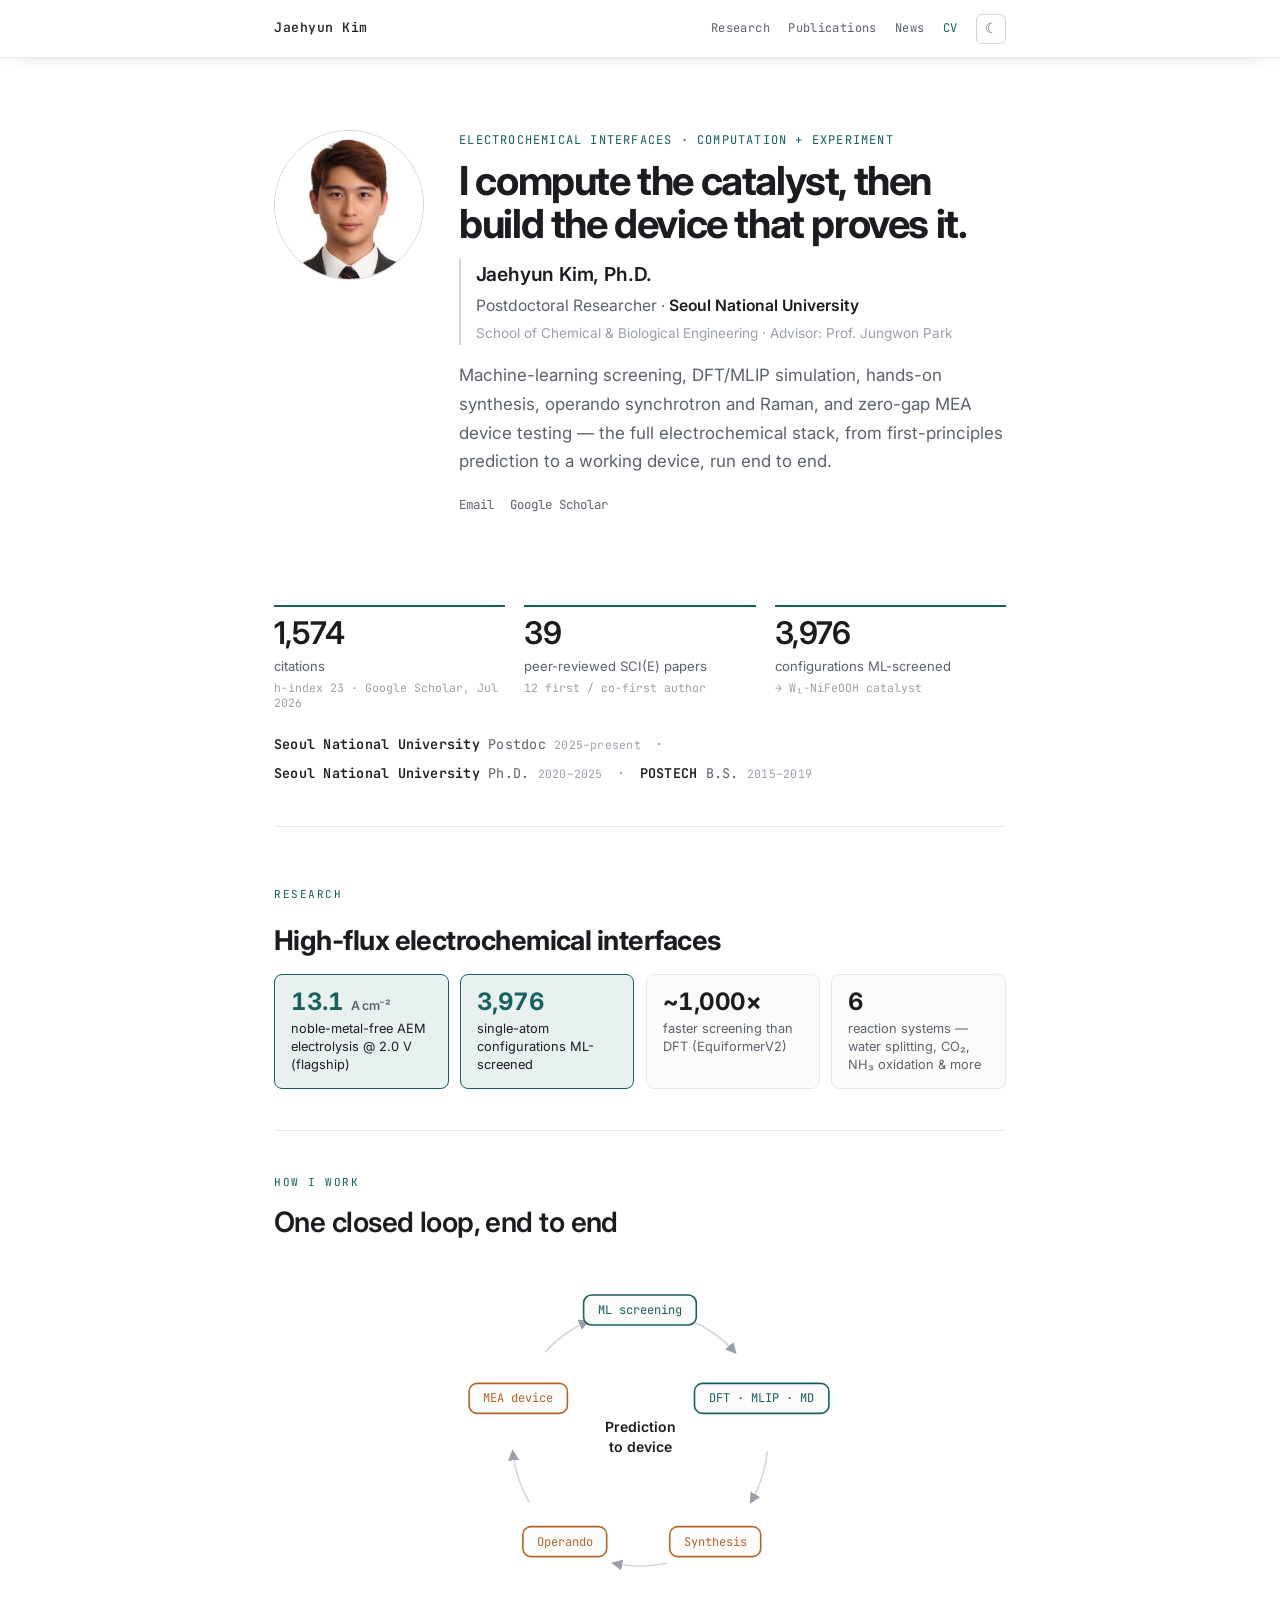
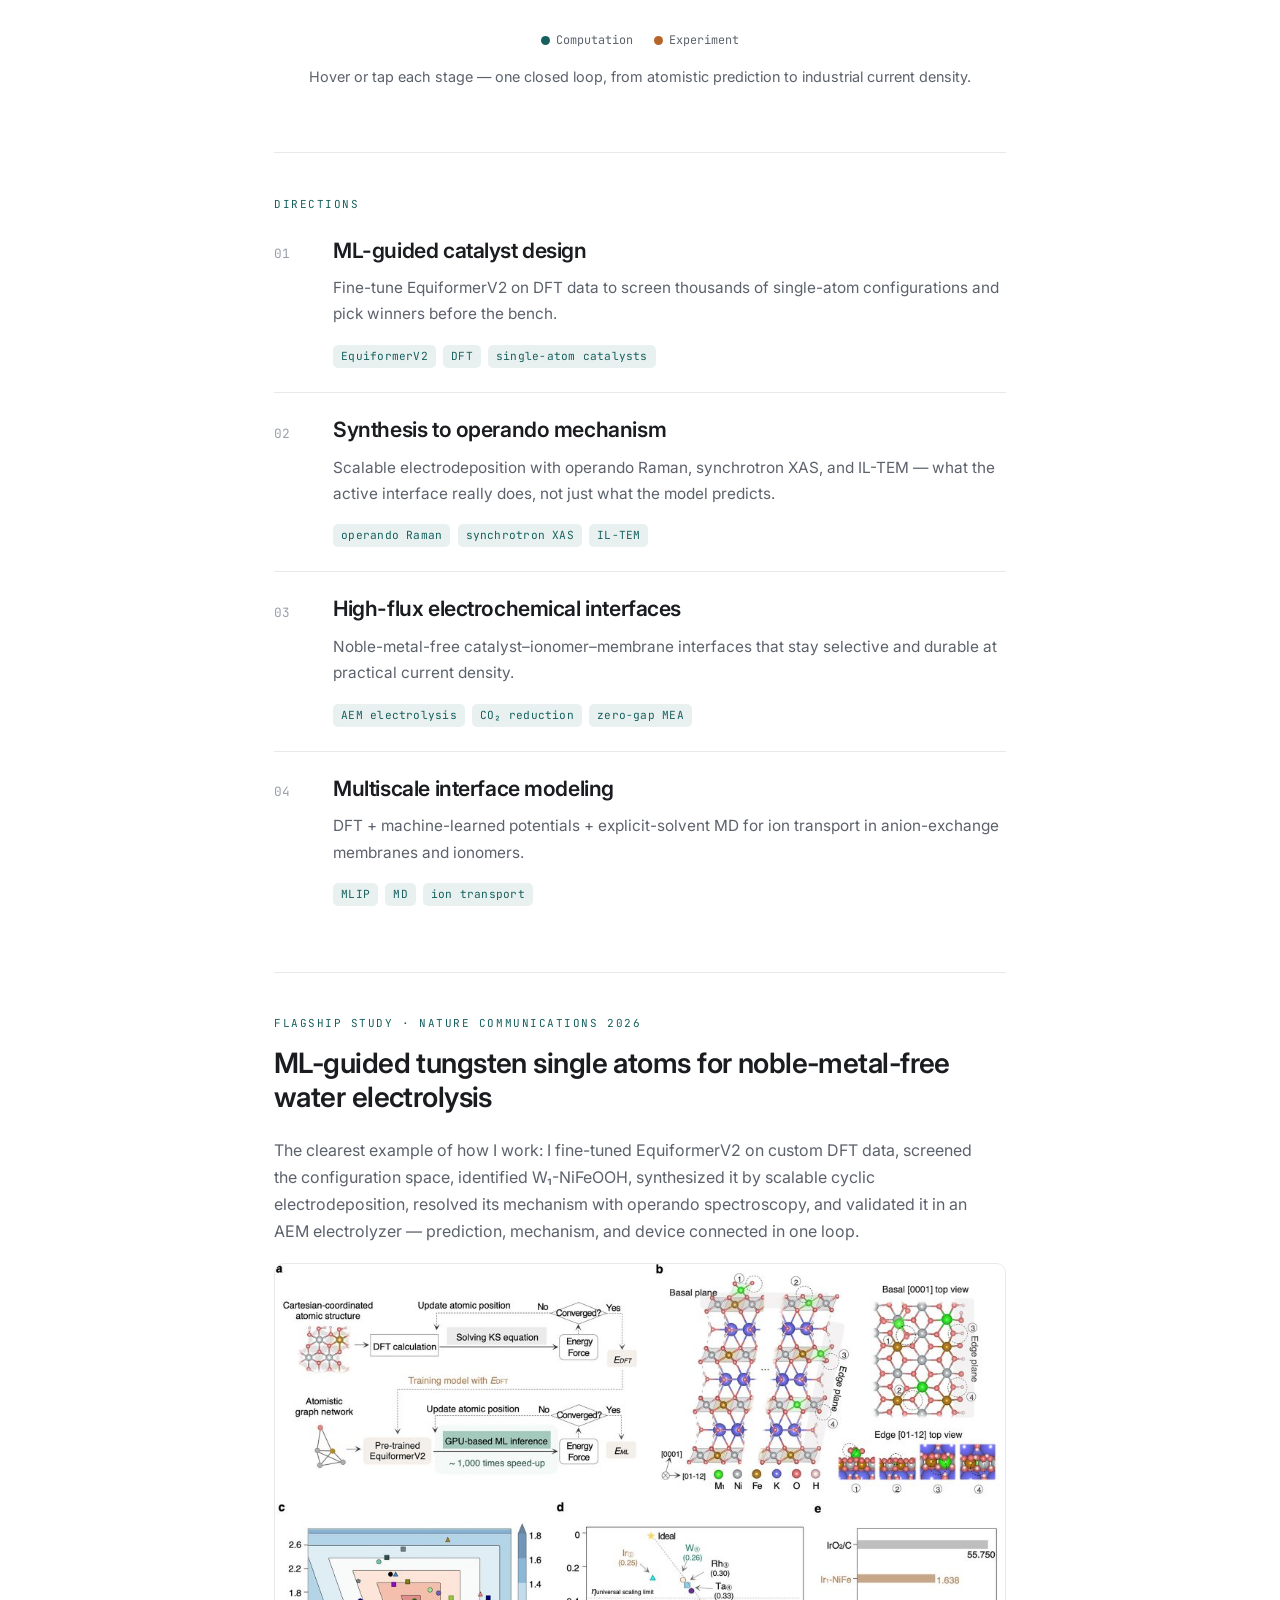
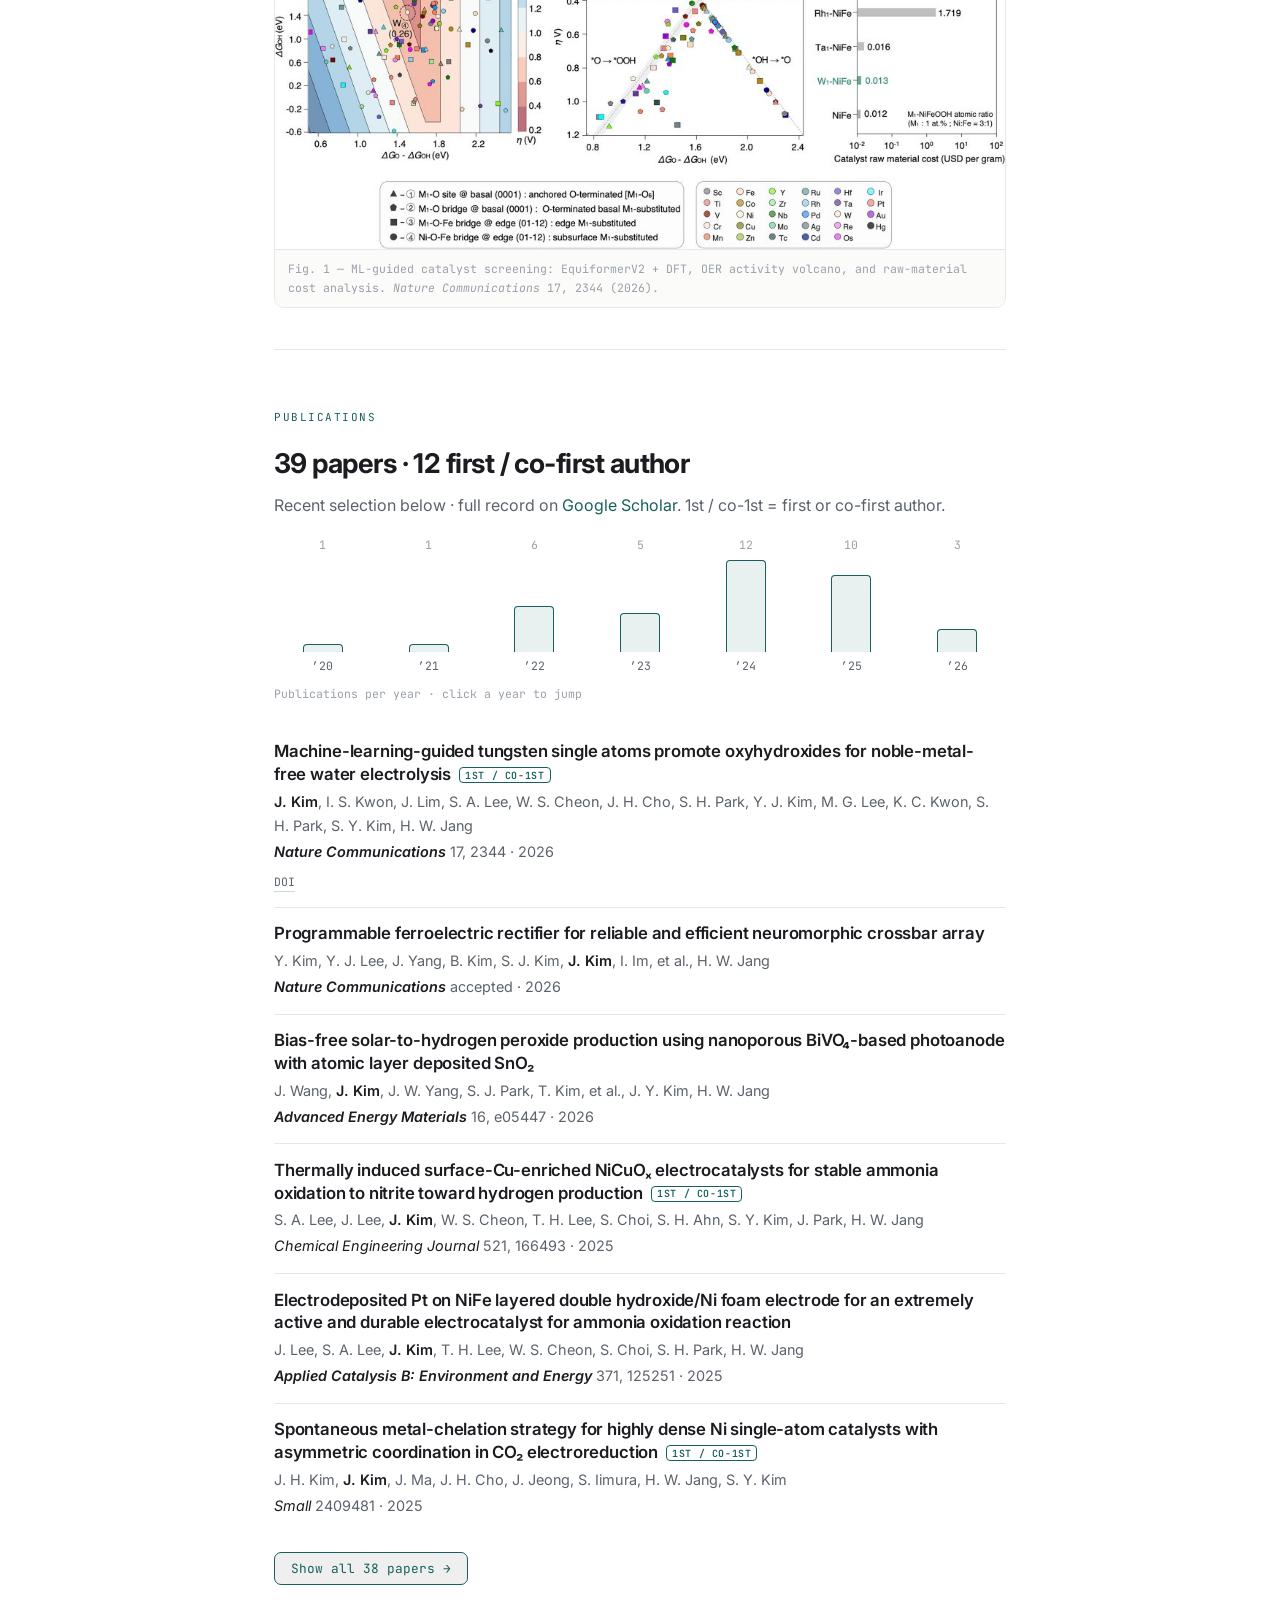
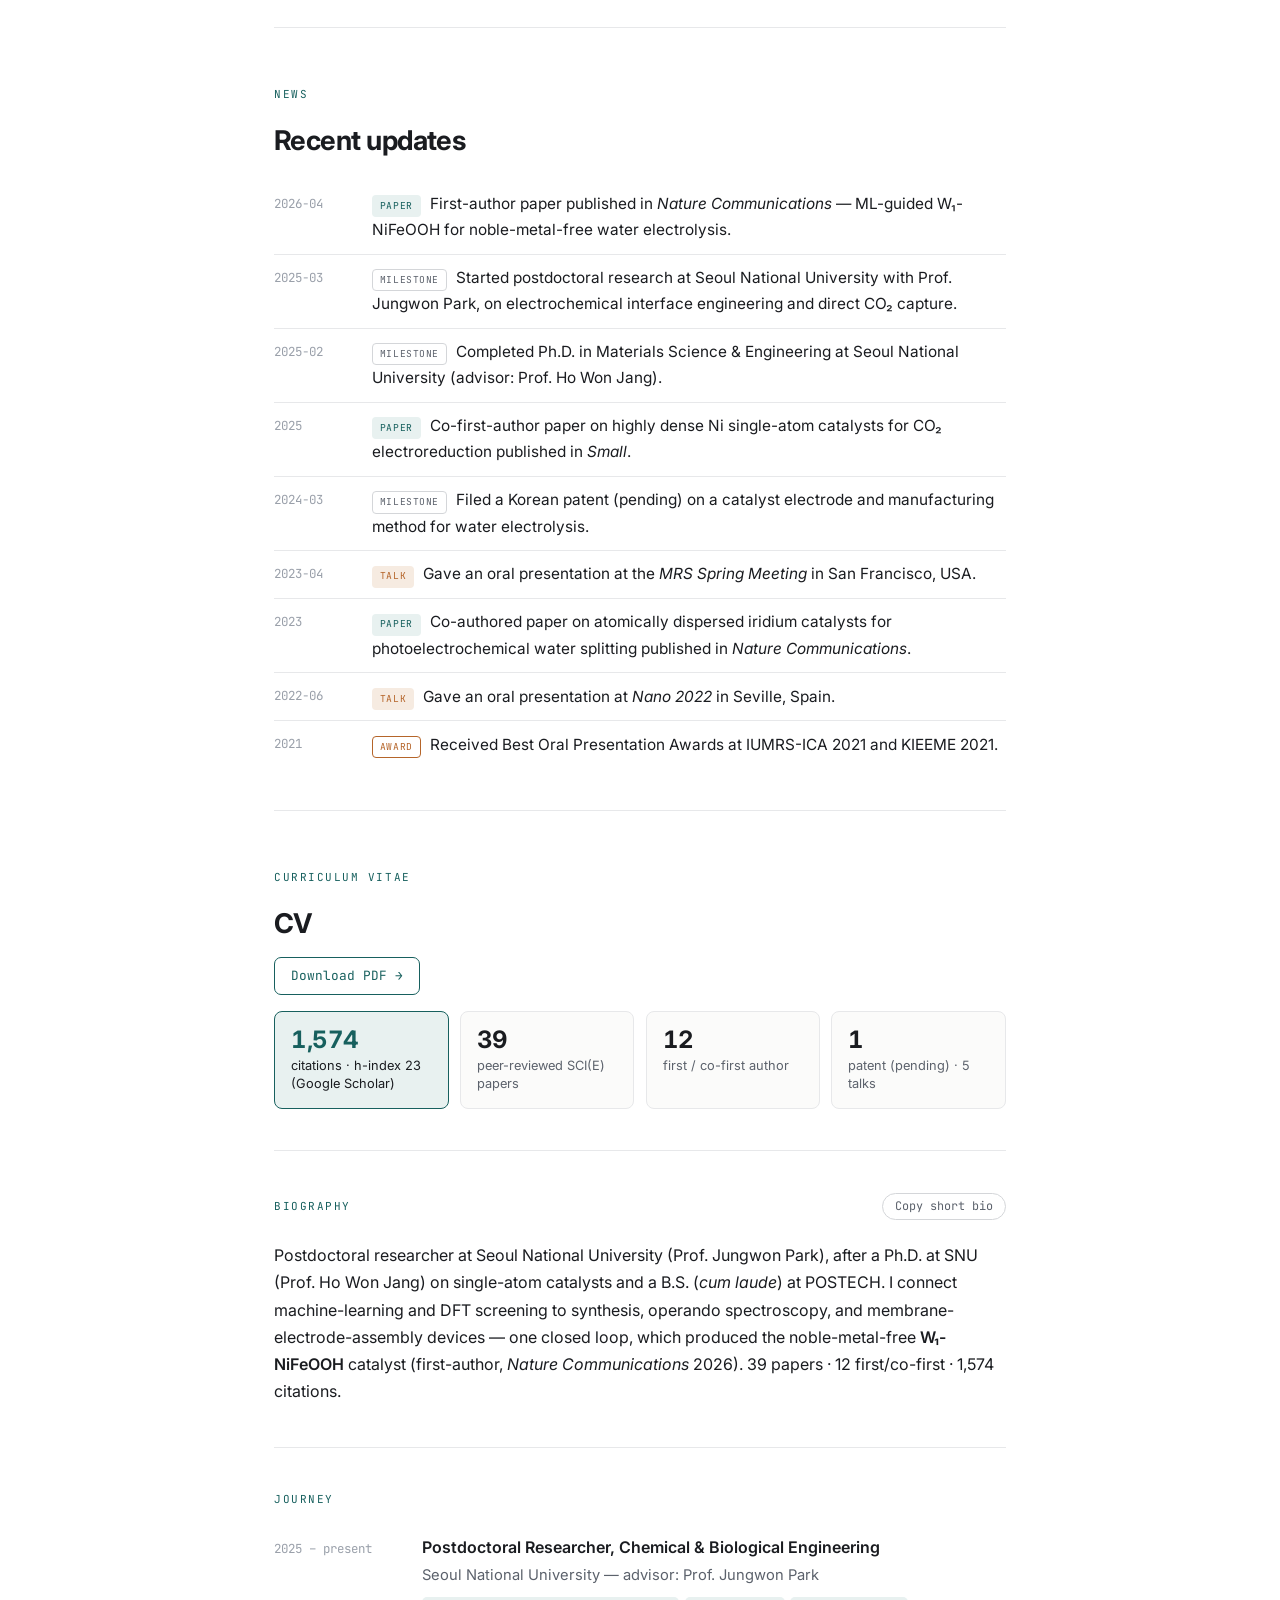
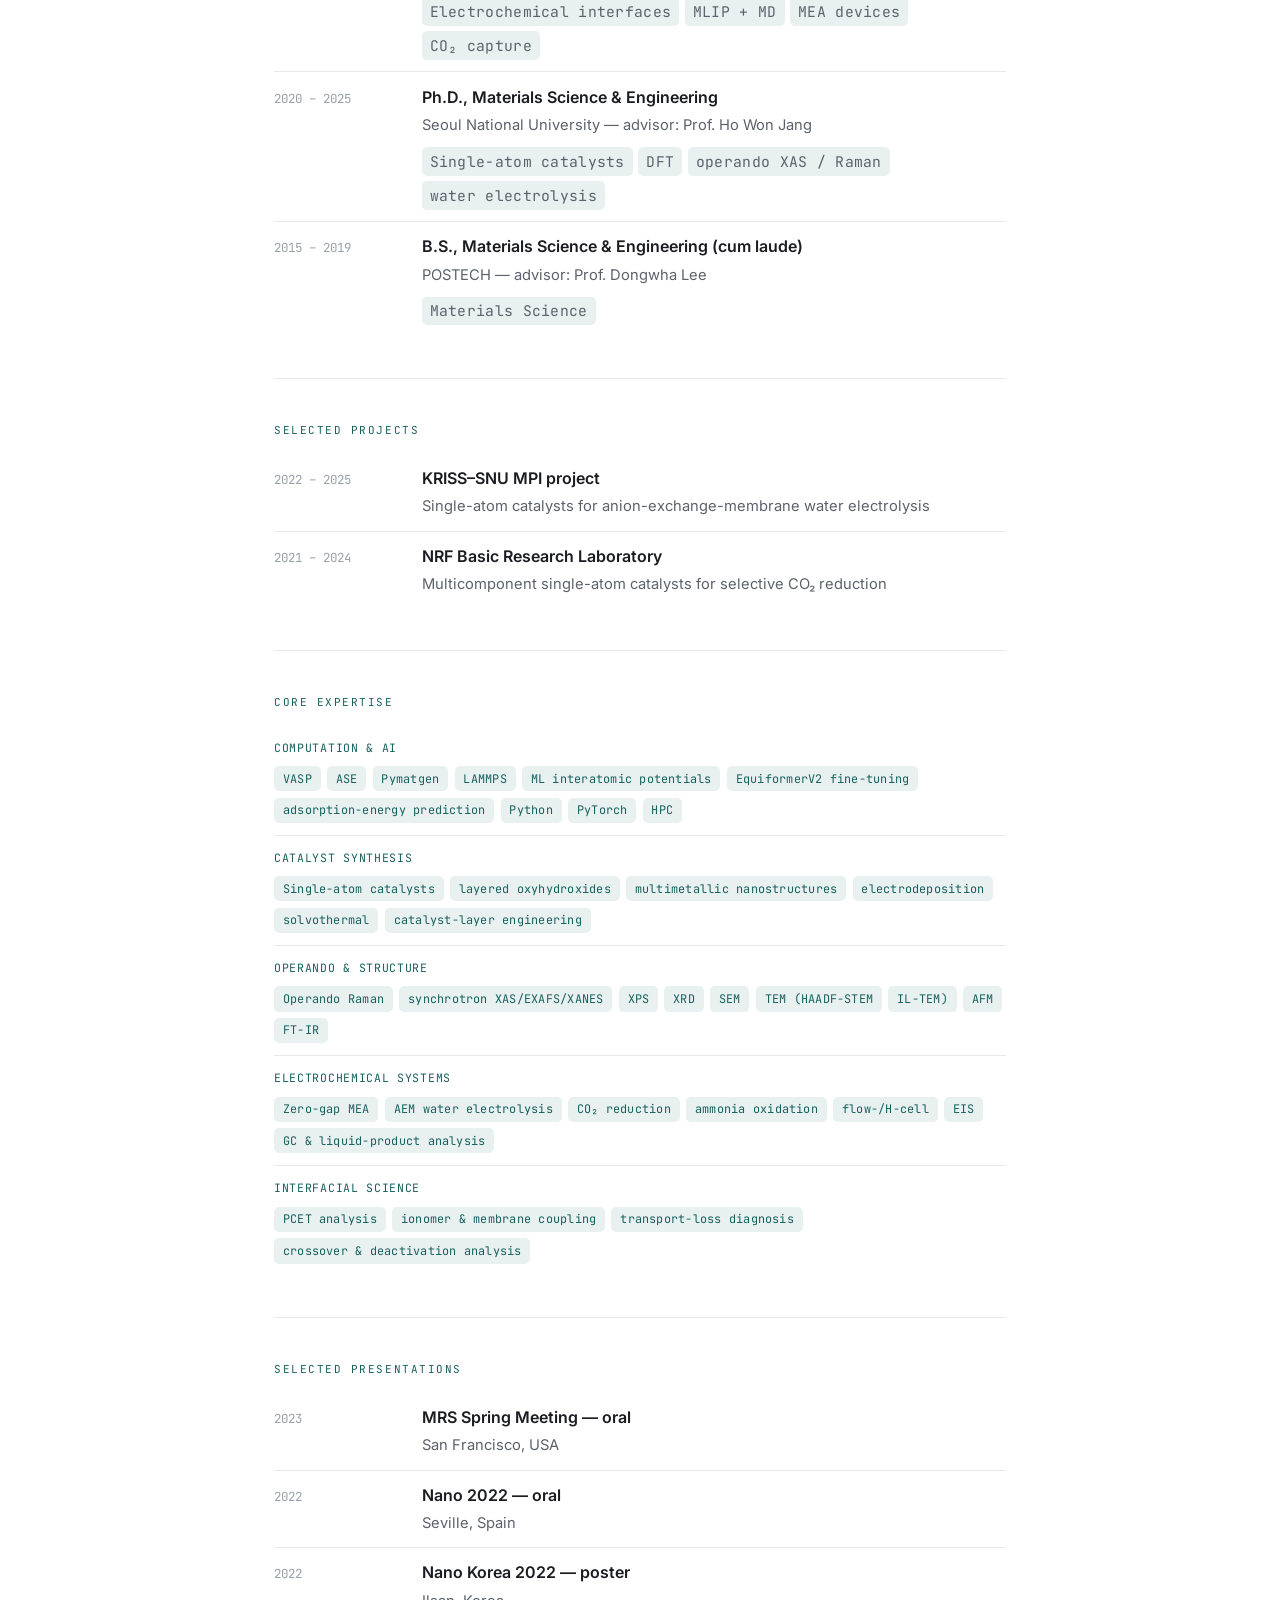
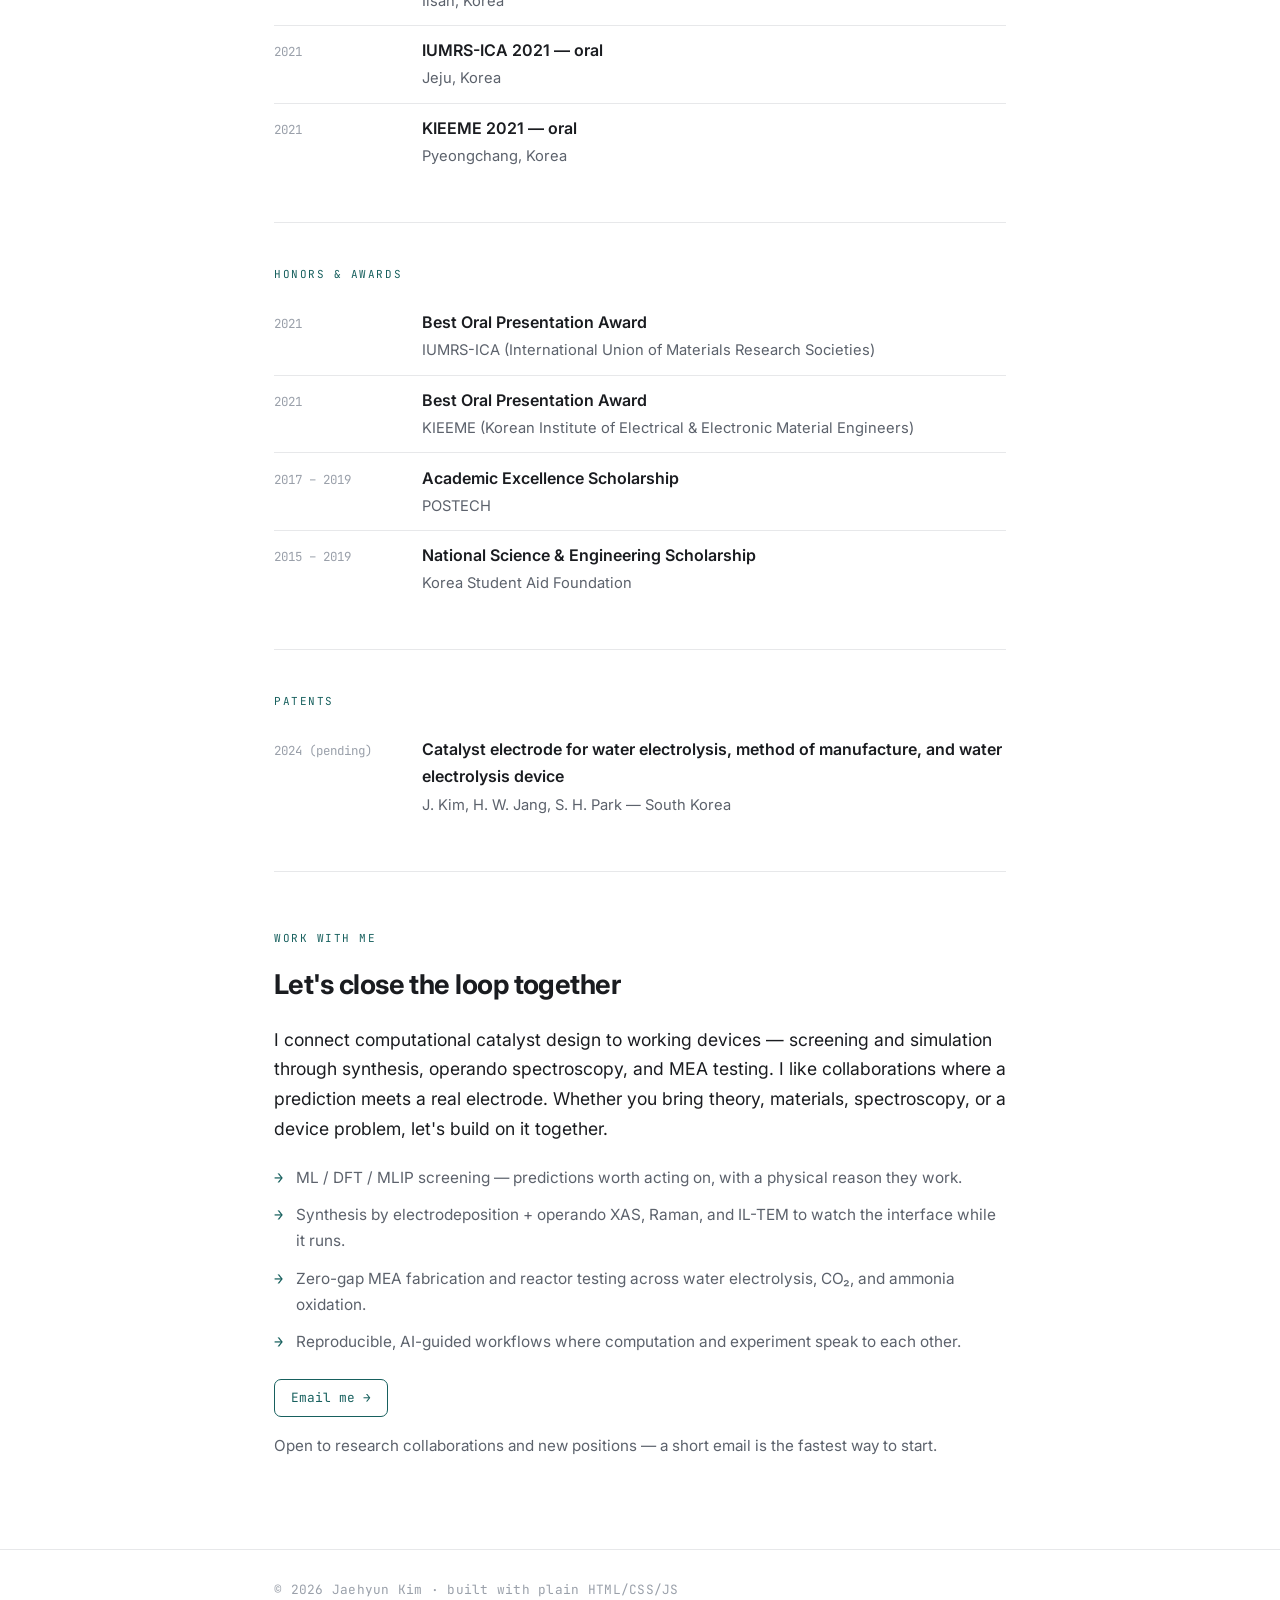
==== commit 0bfadc92: "Hero: drop flagship-specific credential line (keep evergreen identity); flagship stays in Research s" ====
--- a/index.html
+++ b/index.html
@@ -24,7 +24,7 @@
       document.documentElement.dataset.theme = s || (d ? "dark" : "light");
     })();
   </script>
-  <link rel="stylesheet" href="css/style.css?v=9" />
+  <link rel="stylesheet" href="css/style.css?v=10" />
   <script type="application/ld+json">
   {
     "@context": "https://schema.org",
@@ -84,7 +84,6 @@
           <div class="hi-meta" id="hi-meta"></div>
         </div>
         <p class="tagline" data-profile="subhead"></p>
-        <p class="hero-flagship" id="hero-flagship"></p>
         <div class="links">
           <a data-profile-href="email" href="#">Email</a>
           <a data-profile-href="scholar" href="#" target="_blank" rel="noopener">Google Scholar</a>
@@ -211,8 +210,8 @@
     </div>
   </footer>
 
-  <script src="js/data.js?v=9"></script>
-  <script src="js/main.js?v=9"></script>
+  <script src="js/data.js?v=10"></script>
+  <script src="js/main.js?v=10"></script>
   <script>
     document.addEventListener("DOMContentLoaded", () => {
       renderMetrics("metrics");
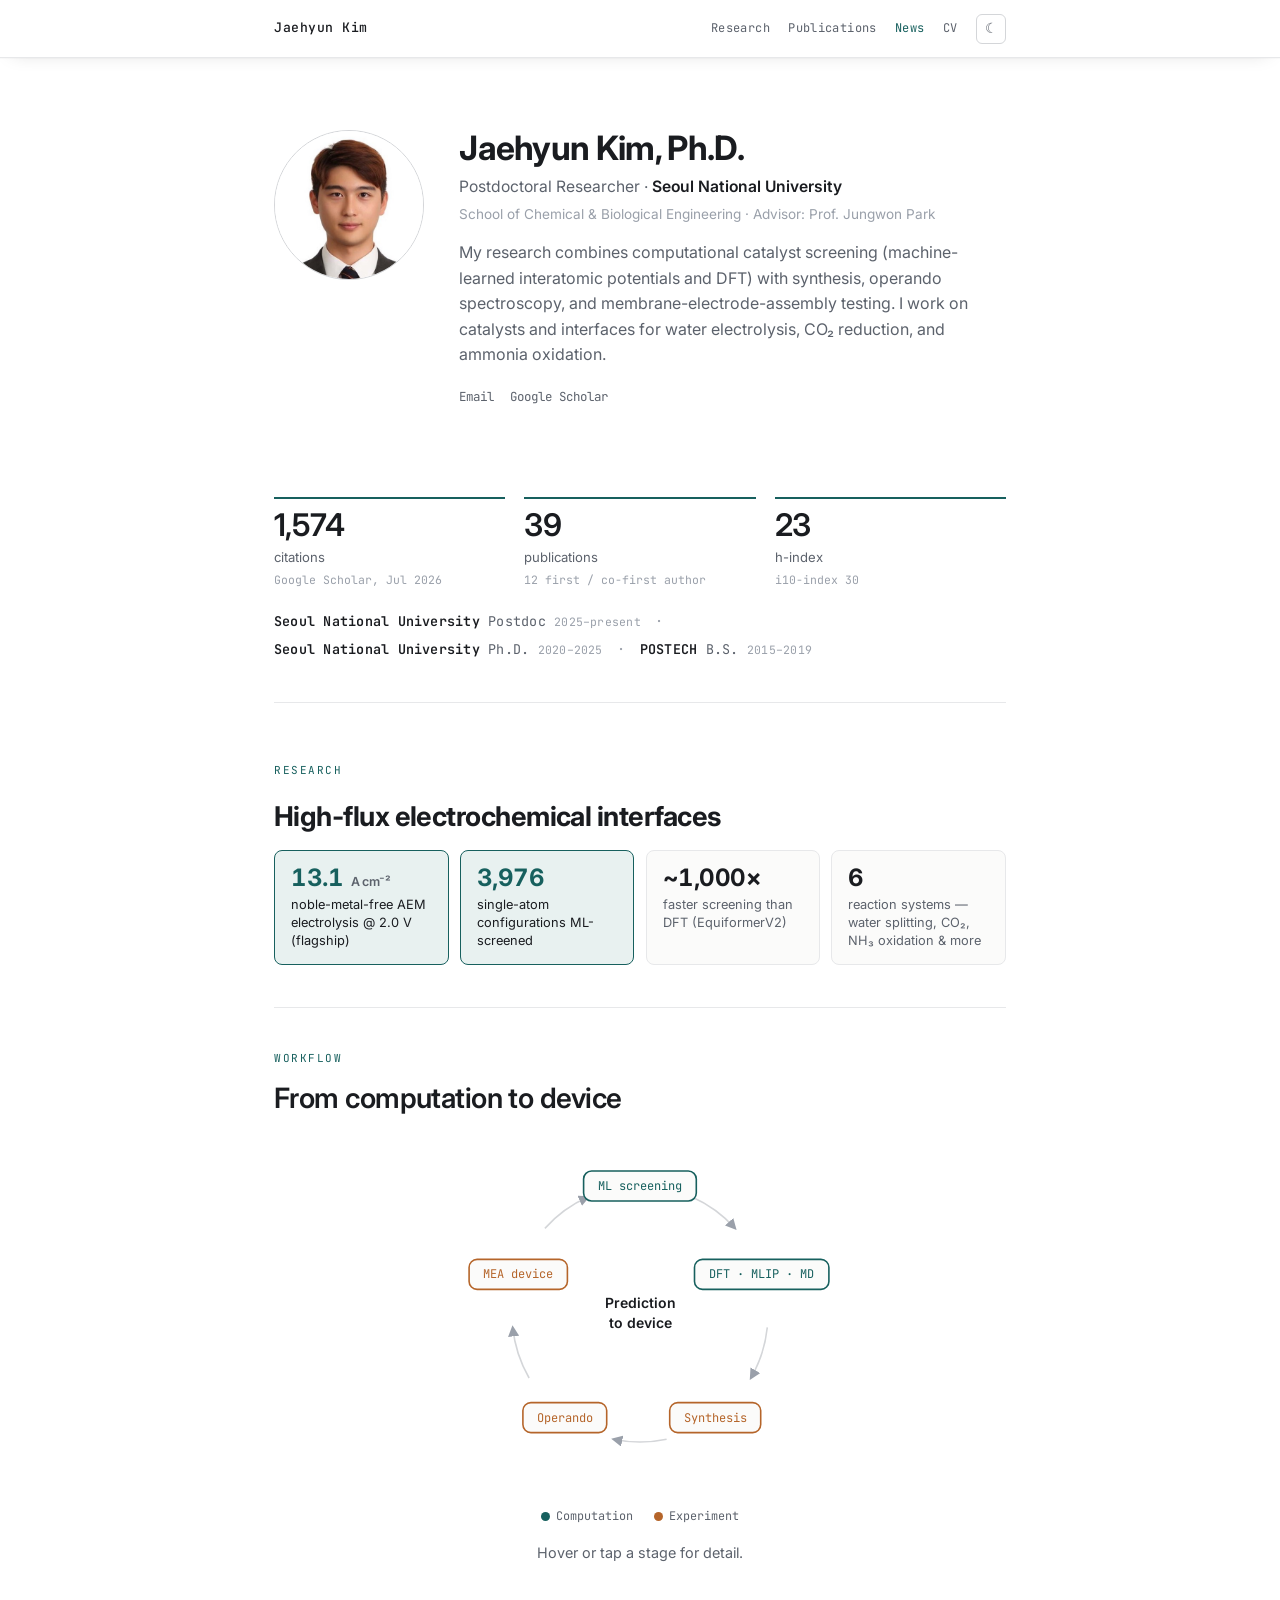
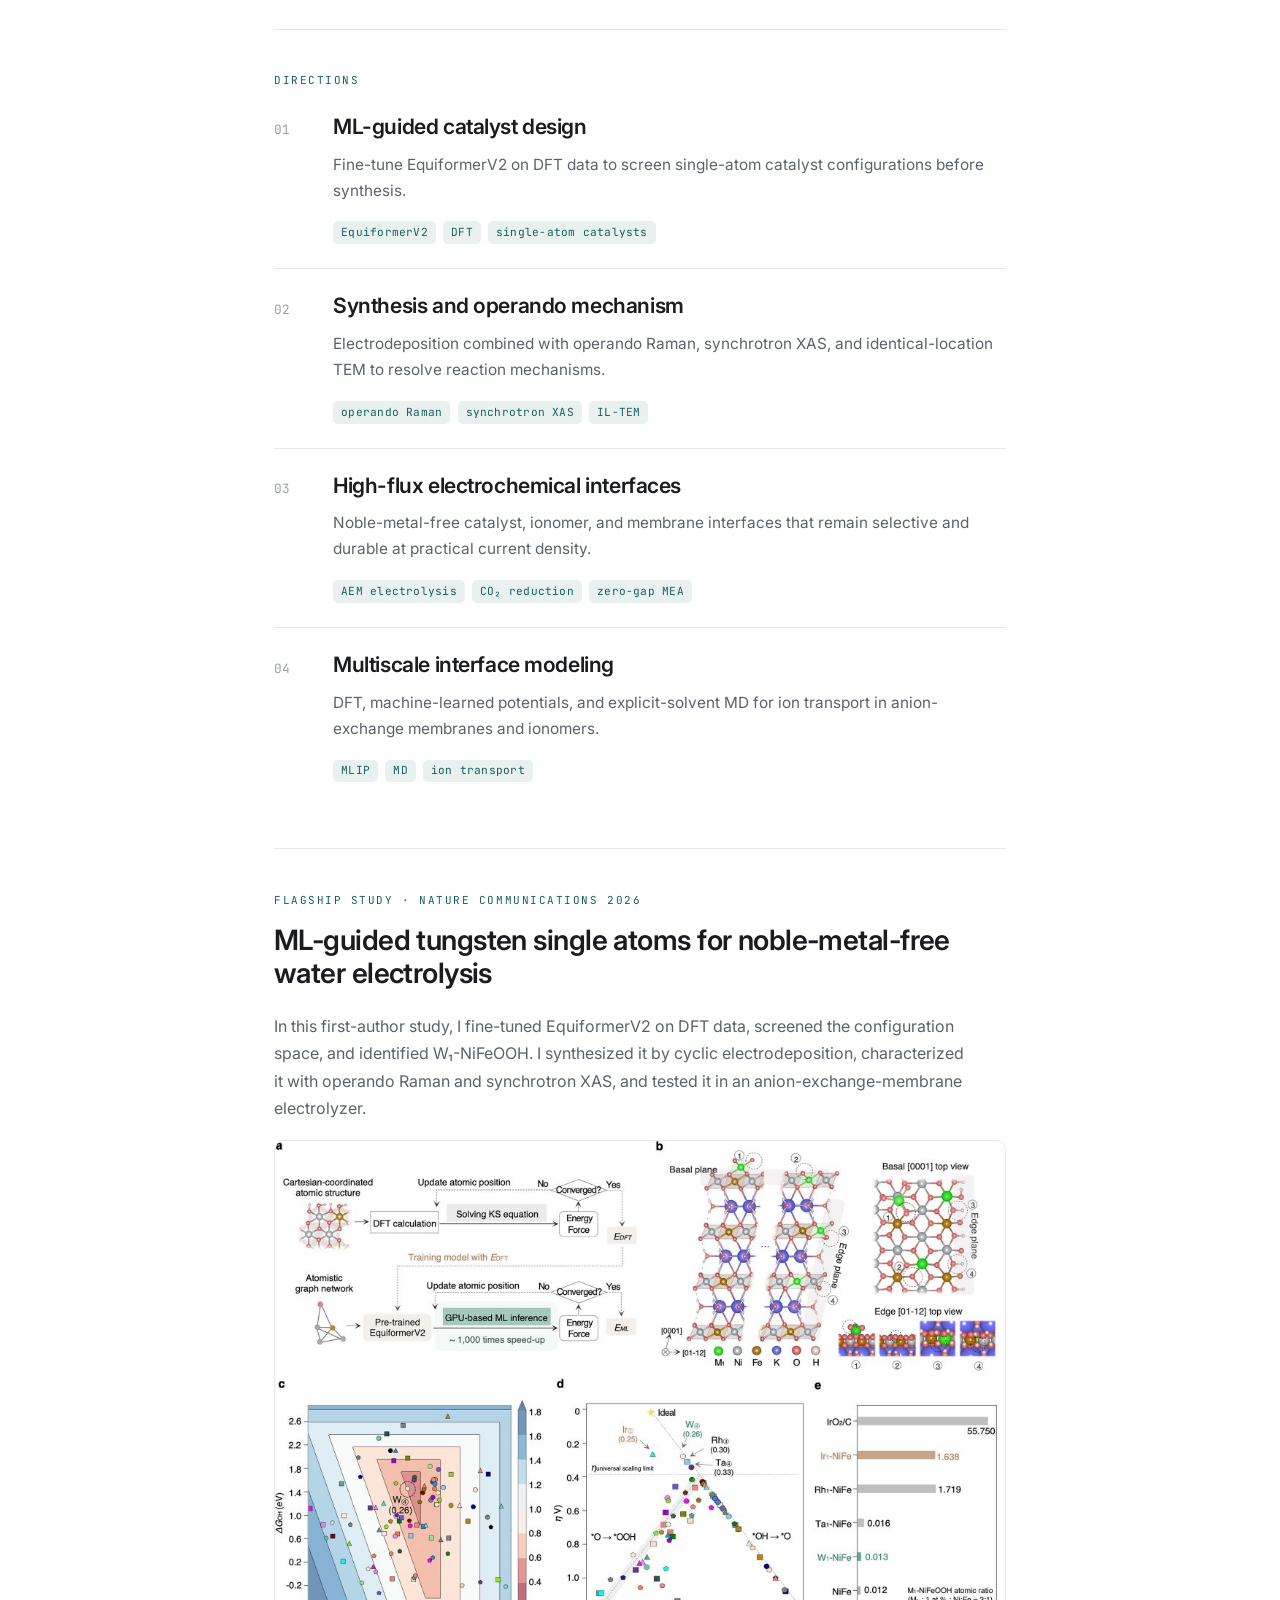
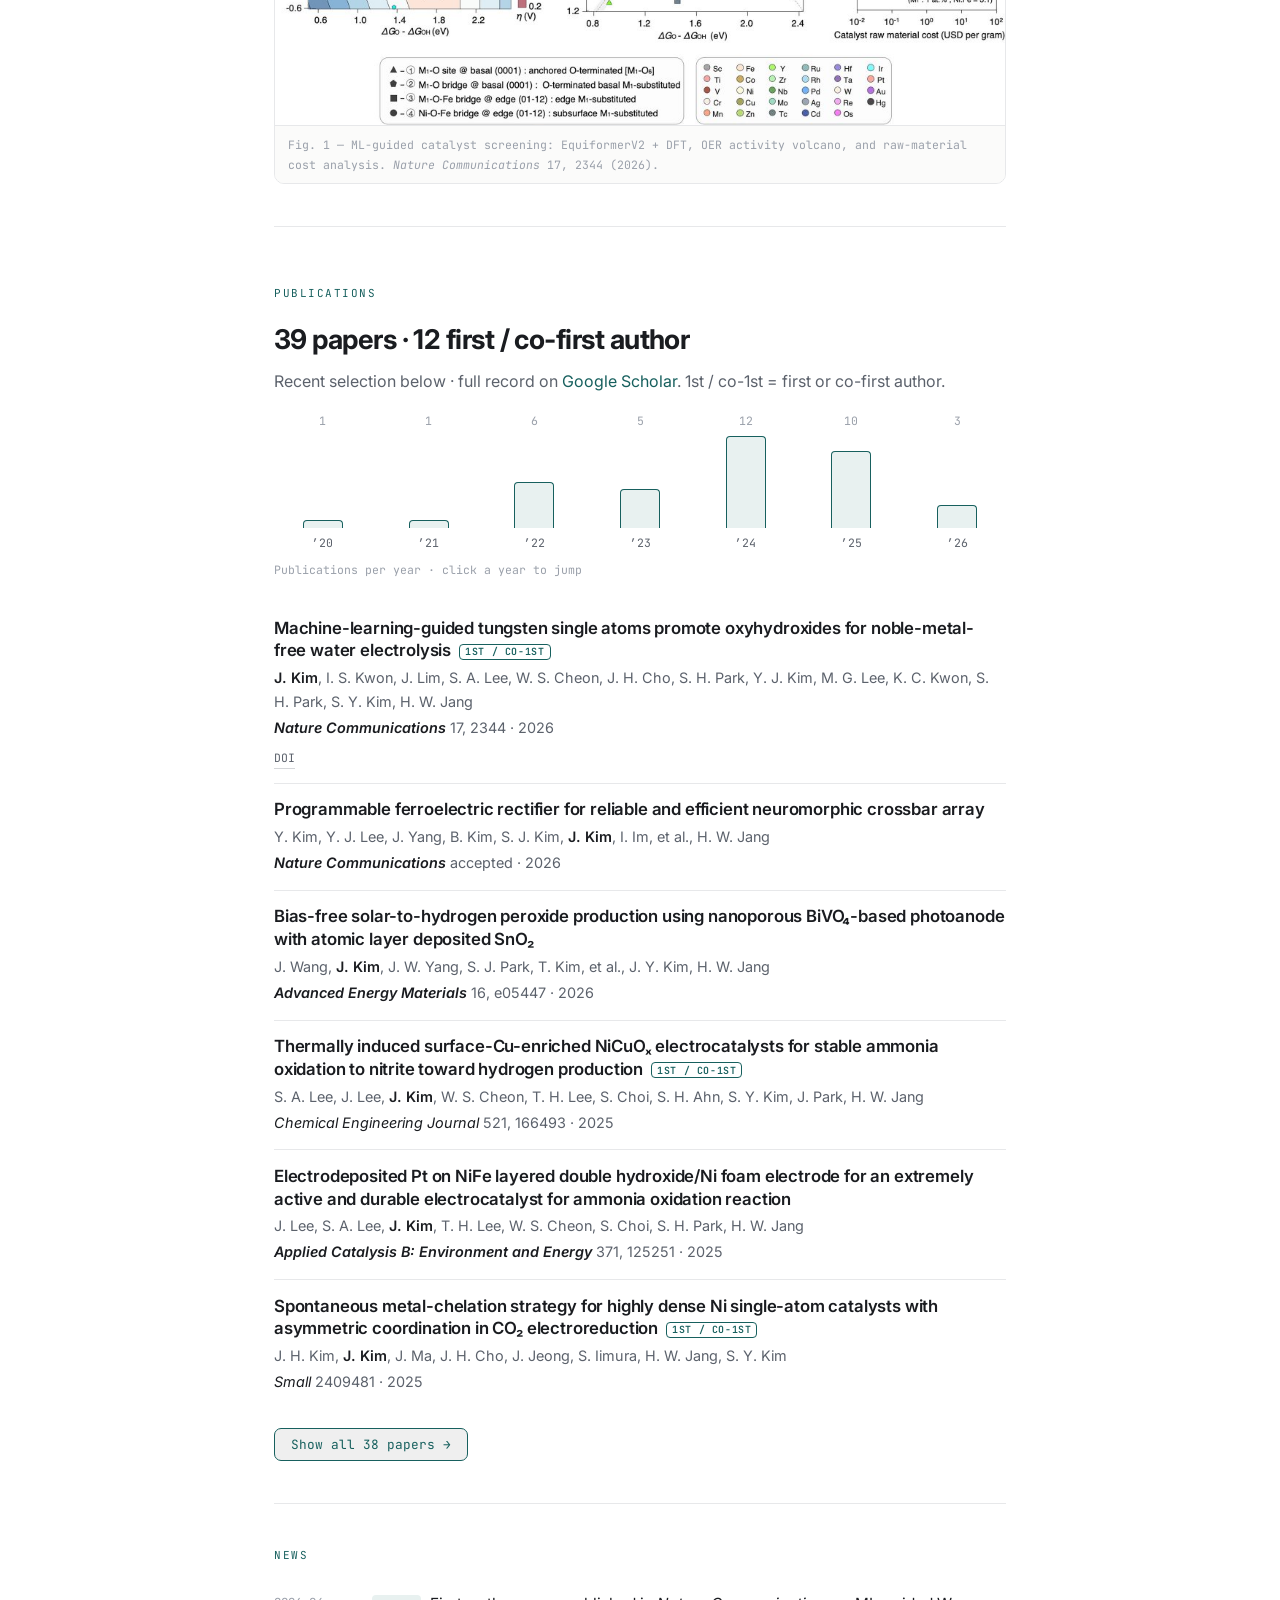
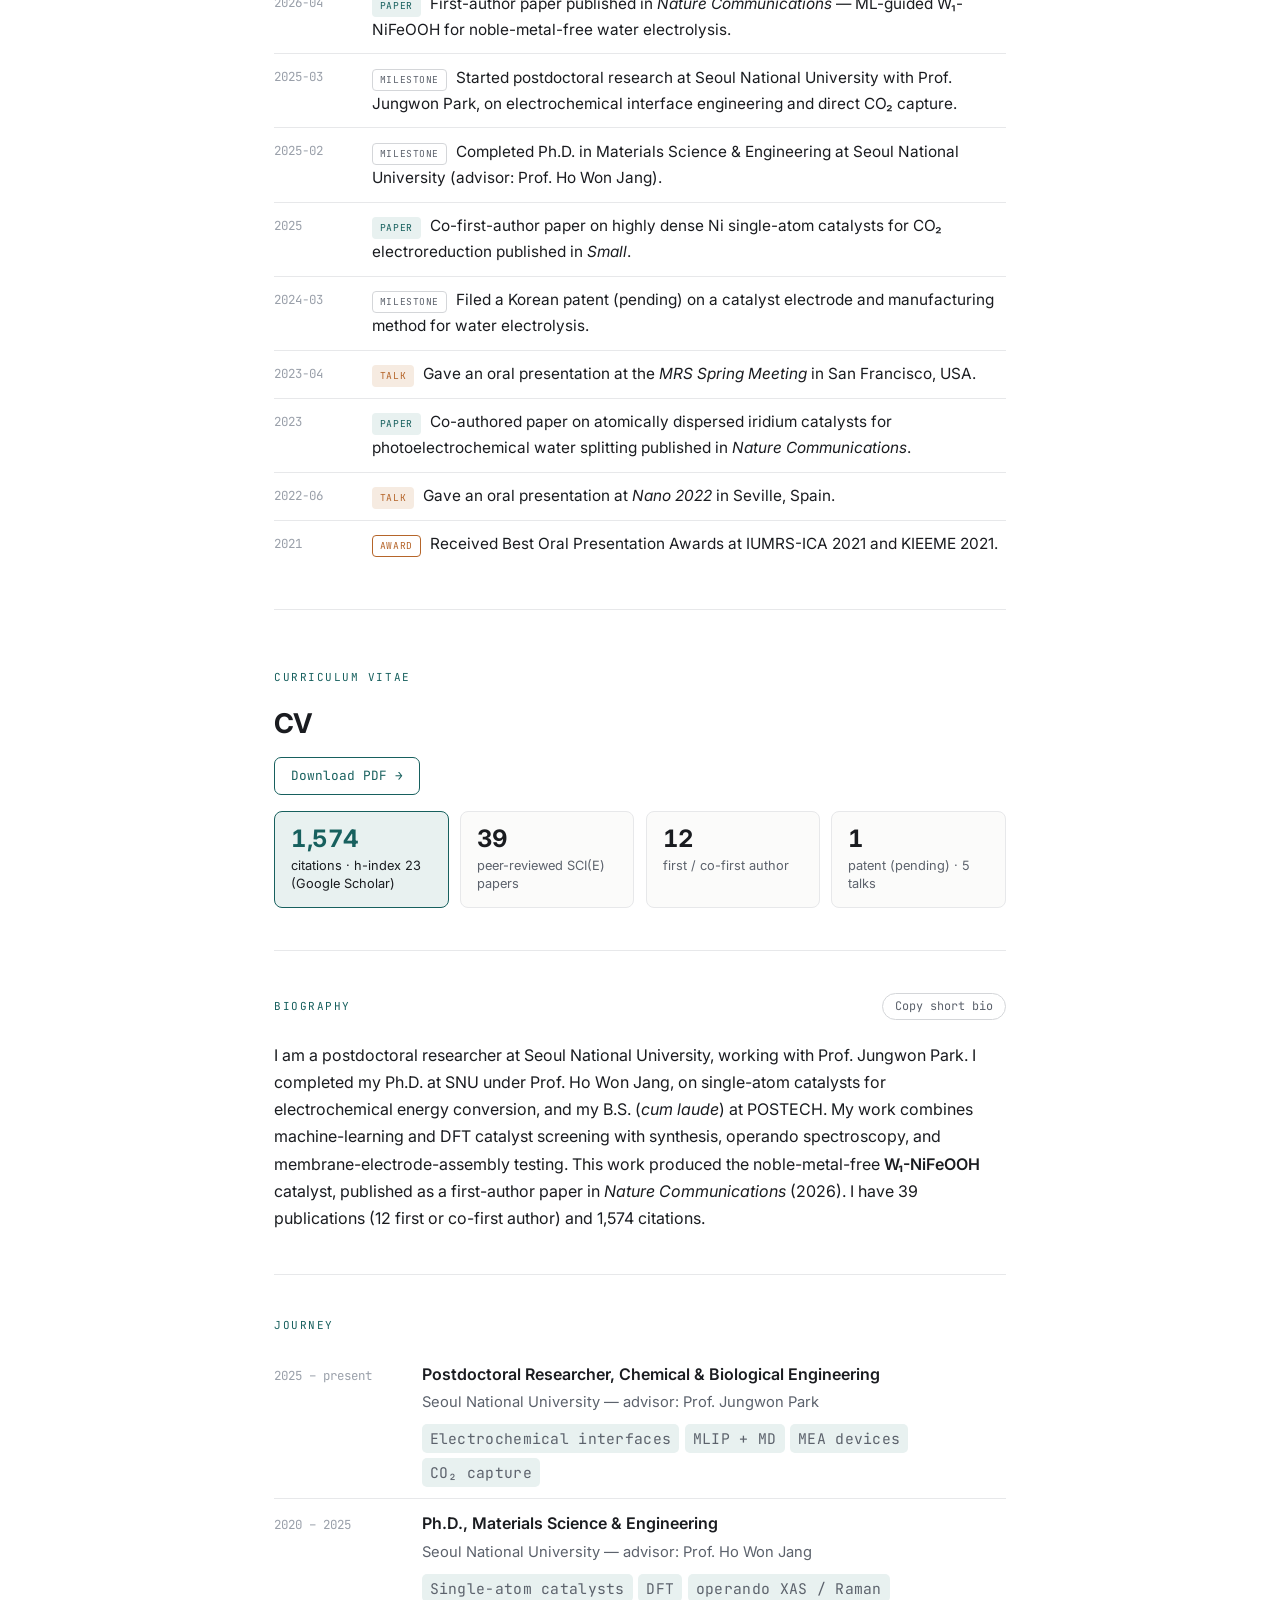
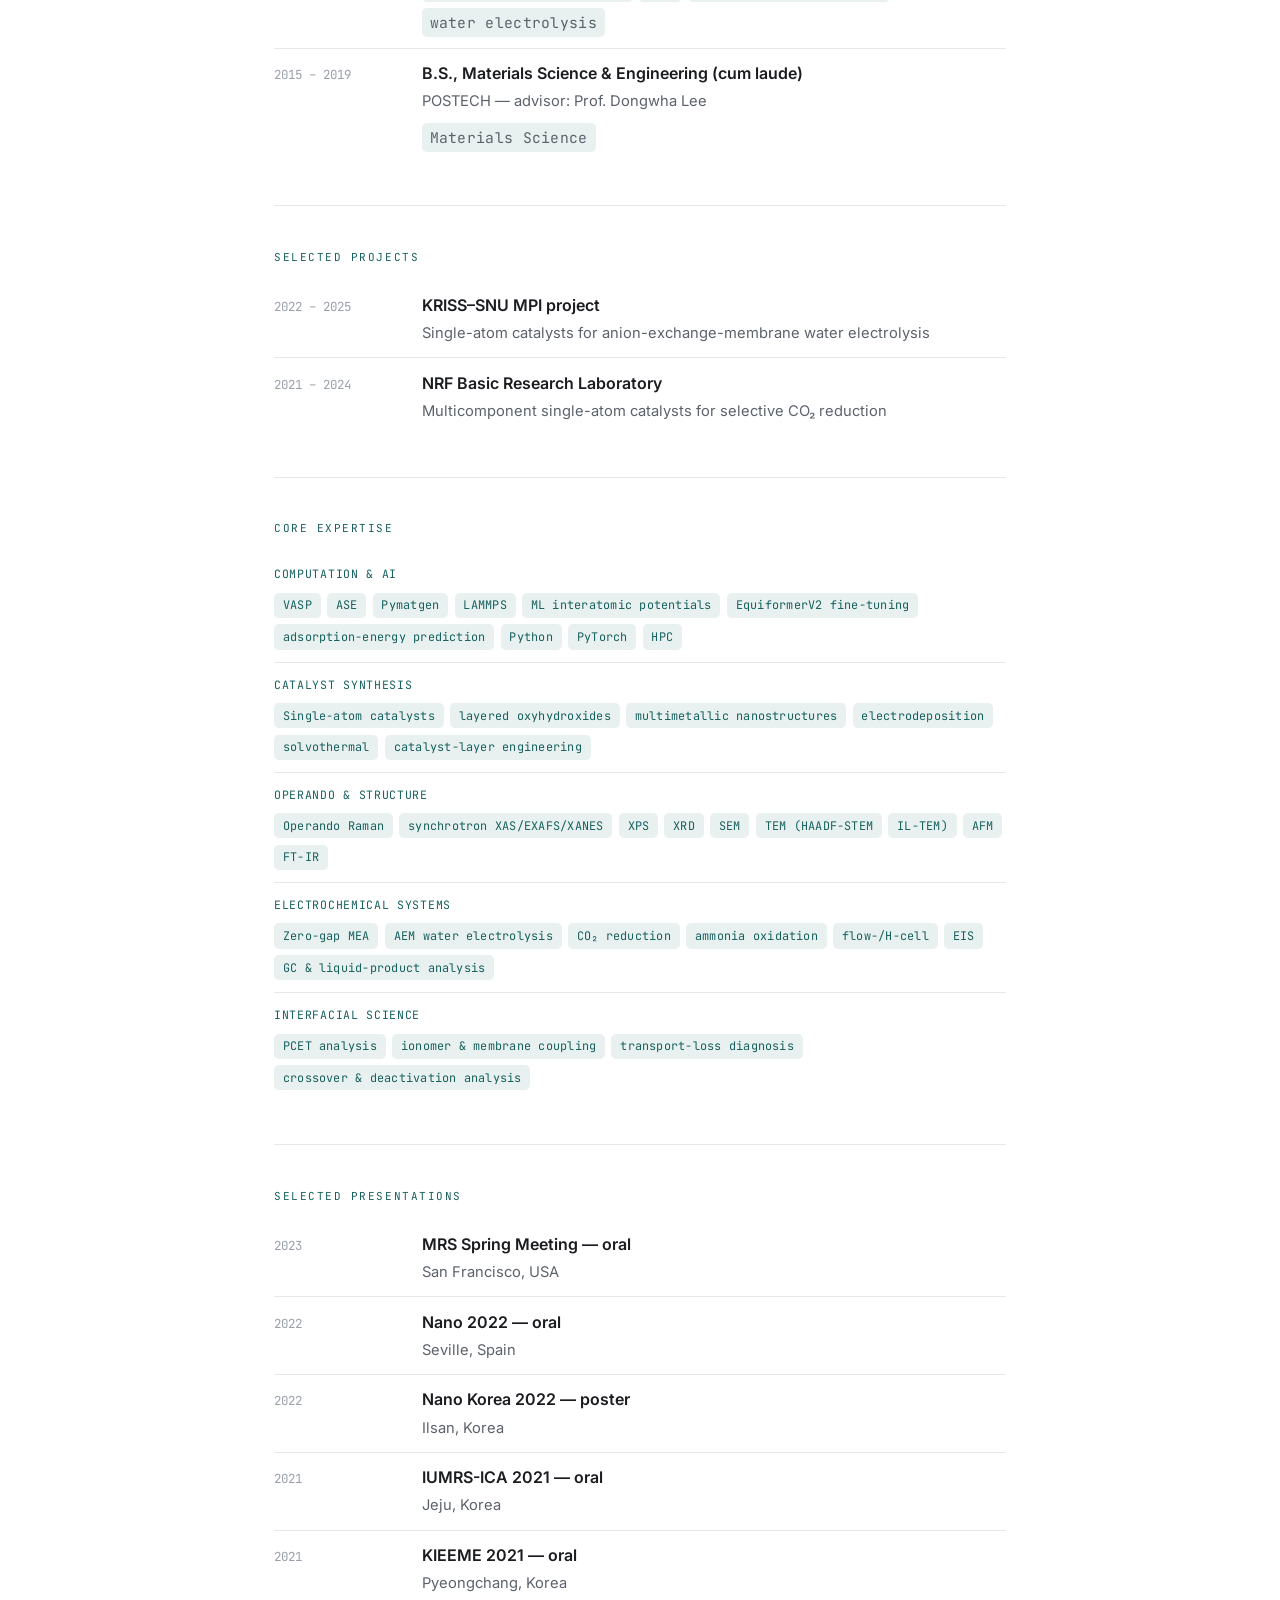
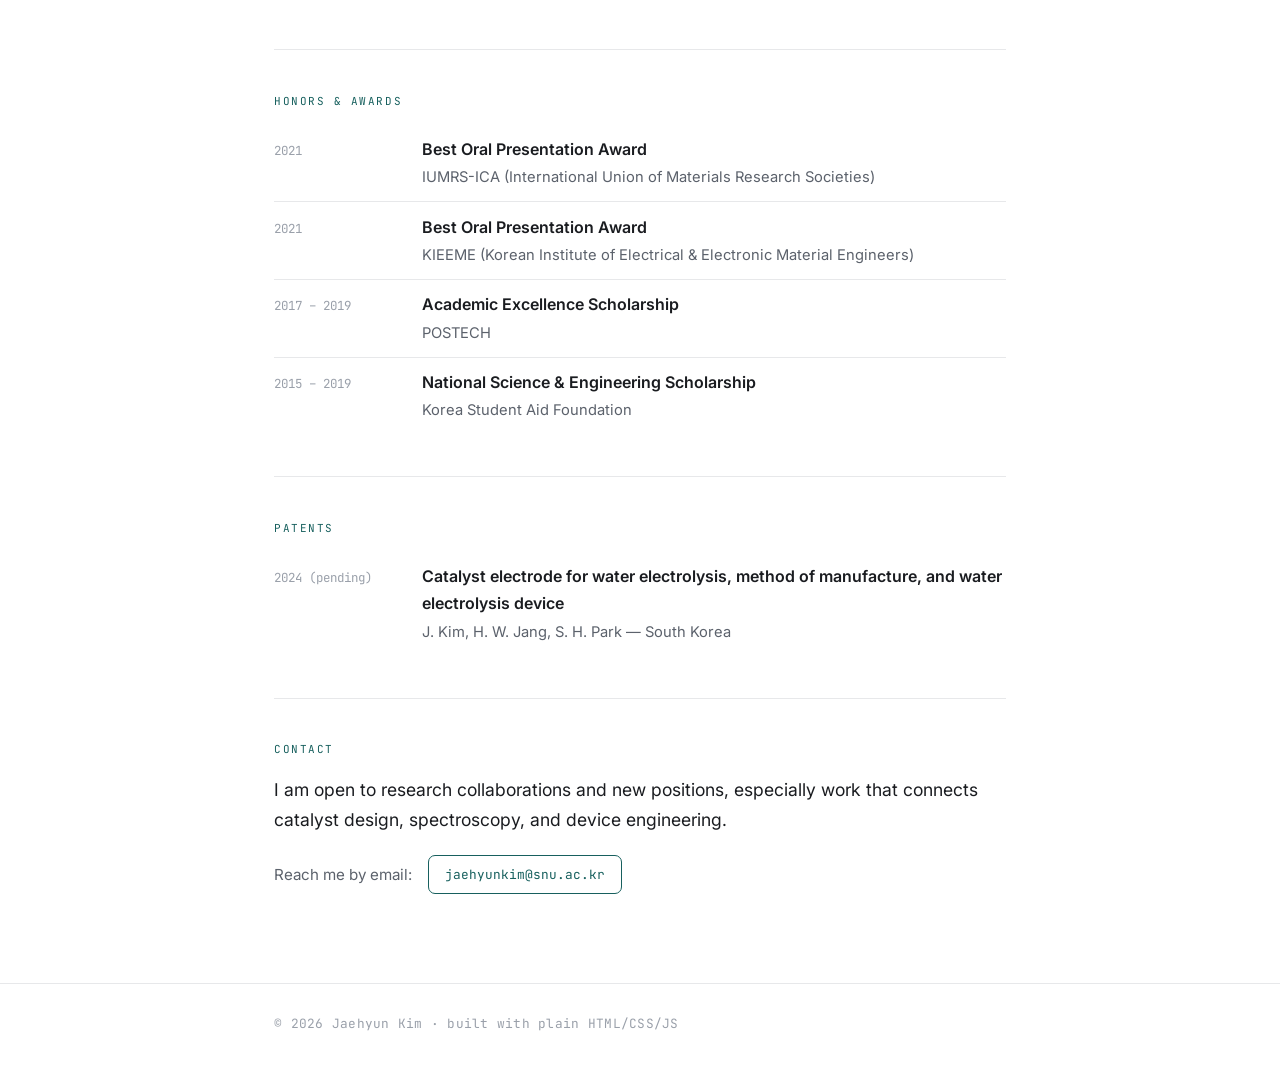
==== commit 0922efe1: "Rewrite copy in a plain academic voice; name-led hero; sober metrics; Contact section; cache v11 Co-" ====
--- a/index.html
+++ b/index.html
@@ -5,12 +5,12 @@
   <meta name="viewport" content="width=device-width, initial-scale=1.0" />
   <meta name="color-scheme" content="light dark" />
   <title>Jaehyun Kim — Electrochemical Interfaces, Computation + Experiment</title>
-  <meta name="description" content="Jaehyun Kim, Ph.D. — computational + experimental electrochemist (Seoul National University). ML-guided catalyst design, synthesis, operando analysis, and MEA device testing in one closed loop." />
+  <meta name="description" content="Jaehyun Kim, Ph.D. — postdoctoral researcher at Seoul National University working on electrochemical catalysts and interfaces, combining machine-learning and DFT screening with synthesis, operando spectroscopy, and device testing." />
   <link rel="canonical" href="https://flash-jaehyun.github.io/" />
   <meta property="og:type" content="website" />
   <meta property="og:url" content="https://flash-jaehyun.github.io/" />
   <meta property="og:title" content="Jaehyun Kim — Electrochemical Interfaces, Computation + Experiment" />
-  <meta property="og:description" content="Computational + experimental electrochemist. First-author Nature Communications 2026: ML-designed W₁-NiFeOOH for noble-metal-free AEM water electrolysis. 1,574 citations, h-index 23." />
+  <meta property="og:description" content="Postdoctoral researcher at Seoul National University working on electrochemical catalysts and interfaces. First-author, Nature Communications (2026). 39 publications, 1,574 citations, h-index 23." />
   <meta property="og:image" content="https://flash-jaehyun.github.io/assets/pubs/natcomm2026_fig1.jpg" />
   <meta name="twitter:card" content="summary_large_image" />
   <link rel="icon" type="image/svg+xml" href="assets/favicon.svg" />
@@ -24,7 +24,7 @@
       document.documentElement.dataset.theme = s || (d ? "dark" : "light");
     })();
   </script>
-  <link rel="stylesheet" href="css/style.css?v=10" />
+  <link rel="stylesheet" href="css/style.css?v=11" />
   <script type="application/ld+json">
   {
     "@context": "https://schema.org",
@@ -76,13 +76,9 @@
            onload="this.style.display='block';var f=document.getElementById('portrait-fallback');if(f)f.style.display='none';" />
       <div class="portrait-fallback" id="portrait-fallback" data-profile="initial">JK</div>
       <div>
-        <div class="hero-role" id="hero-eyebrow"></div>
-        <h1 data-profile="headline">I compute the catalyst, then build the device that proves it.</h1>
-        <div class="hero-identity">
-          <div class="hi-name" id="hi-name"></div>
-          <div class="hi-role" id="hi-role"></div>
-          <div class="hi-meta" id="hi-meta"></div>
-        </div>
+        <h1 class="hero-name" data-profile="name">Jaehyun Kim, Ph.D.</h1>
+        <div class="hi-role" id="hi-role"></div>
+        <div class="hi-meta" id="hi-meta"></div>
         <p class="tagline" data-profile="subhead"></p>
         <div class="links">
           <a data-profile-href="email" href="#">Email</a>
@@ -113,10 +109,10 @@
       </div>
     </section>
 
-    <!-- How I work: closed loop -->
-    <section class="block">
-      <div class="sec-label">How I work</div>
-      <h2 class="section-title">One closed loop, end to end</h2>
+    <!-- Workflow -->
+    <section class="block">
+      <div class="sec-label">Workflow</div>
+      <h2 class="section-title">From computation to device</h2>
       <div id="loop-graphic"></div>
       <div class="loop-note" id="loop-note"></div>
     </section>
@@ -131,10 +127,10 @@
     <section class="block">
       <div class="sec-label">Flagship study · Nature Communications 2026</div>
       <h2 class="section-title">ML-guided tungsten single atoms for noble-metal-free water electrolysis</h2>
-      <p class="lead">The clearest example of how I work: I fine-tuned EquiformerV2 on custom DFT data,
-      screened the configuration space, identified W₁-NiFeOOH, synthesized it by scalable cyclic
-      electrodeposition, resolved its mechanism with operando spectroscopy, and validated it in an AEM
-      electrolyzer — prediction, mechanism, and device connected in one loop.</p>
+      <p class="lead">In this first-author study, I fine-tuned EquiformerV2 on DFT data, screened the
+      configuration space, and identified W₁-NiFeOOH. I synthesized it by cyclic electrodeposition,
+      characterized it with operando Raman and synchrotron XAS, and tested it in an
+      anion-exchange-membrane electrolyzer.</p>
       <figure class="pub-figure" style="margin-top:1.1rem;">
         <img src="assets/pubs/natcomm2026_fig1.jpg" alt="Machine learning-guided catalyst screening (Nature Communications 2026, Fig. 1)" loading="lazy" />
         <figcaption>Fig. 1 — ML-guided catalyst screening: EquiformerV2 + DFT, OER activity volcano, and raw-material cost analysis. <em>Nature Communications</em> 17, 2344 (2026).</figcaption>
@@ -157,10 +153,7 @@
 
     <!-- ================= News ================= -->
     <section class="block" id="news">
-      <div class="section-head">
-        <div class="sec-label">News</div>
-        <h2>Recent updates</h2>
-      </div>
+      <div class="sec-label">News</div>
       <ul class="news-list" id="news-all" style="margin-top:1rem;"></ul>
     </section>
 
@@ -196,10 +189,7 @@
 
     <!-- ================= Work with me ================= -->
     <section class="block" id="contact">
-      <div class="section-head">
-        <div class="sec-label">Work with me</div>
-        <h2 data-wwm="headline">Let's close the loop together</h2>
-      </div>
+      <div class="sec-label">Contact</div>
       <div id="work-with-me" style="margin-top:1rem;"></div>
     </section>
   </main>
@@ -210,8 +200,8 @@
     </div>
   </footer>
 
-  <script src="js/data.js?v=10"></script>
-  <script src="js/main.js?v=10"></script>
+  <script src="js/data.js?v=11"></script>
+  <script src="js/main.js?v=11"></script>
   <script>
     document.addEventListener("DOMContentLoaded", () => {
       renderMetrics("metrics");
@@ -234,8 +224,6 @@
       if (CV.honors && CV.honors.length) { document.getElementById("honors-block").style.display = ""; renderCVList("cv-honors", CV.honors); }
       if (CV.patents && CV.patents.length) { document.getElementById("patents-block").style.display = ""; renderCVList("cv-patents", CV.patents); }
       renderWorkWithMe("work-with-me");
-      const h = document.querySelector('[data-wwm="headline"]');
-      if (h && typeof WORKWITHME !== "undefined") h.textContent = WORKWITHME.headline;
     });
   </script>
 </body>
--- a/css/style.css
+++ b/css/style.css
@@ -144,8 +144,8 @@
   color: var(--accent);
   margin-bottom: 0.5rem;
 }
-.hero h1 { font-size: 2.5rem; font-weight: 700; letter-spacing: -0.035em; line-height: 1.08; margin-bottom: 0.8rem; }
-.hero .tagline { color: var(--text-soft); font-size: 1.06rem; max-width: 34rem; margin-bottom: 1.1rem; }
+.hero h1 { font-size: 2.1rem; font-weight: 700; letter-spacing: -0.02em; line-height: 1.1; margin-bottom: 0.4rem; }
+.hero .tagline { color: var(--text-soft); font-size: 1rem; line-height: 1.6; max-width: 36rem; margin: 0.9rem 0 1.1rem; }
 
 .hero .links { display: flex; flex-wrap: wrap; gap: 1rem; }
 .hero .links a {
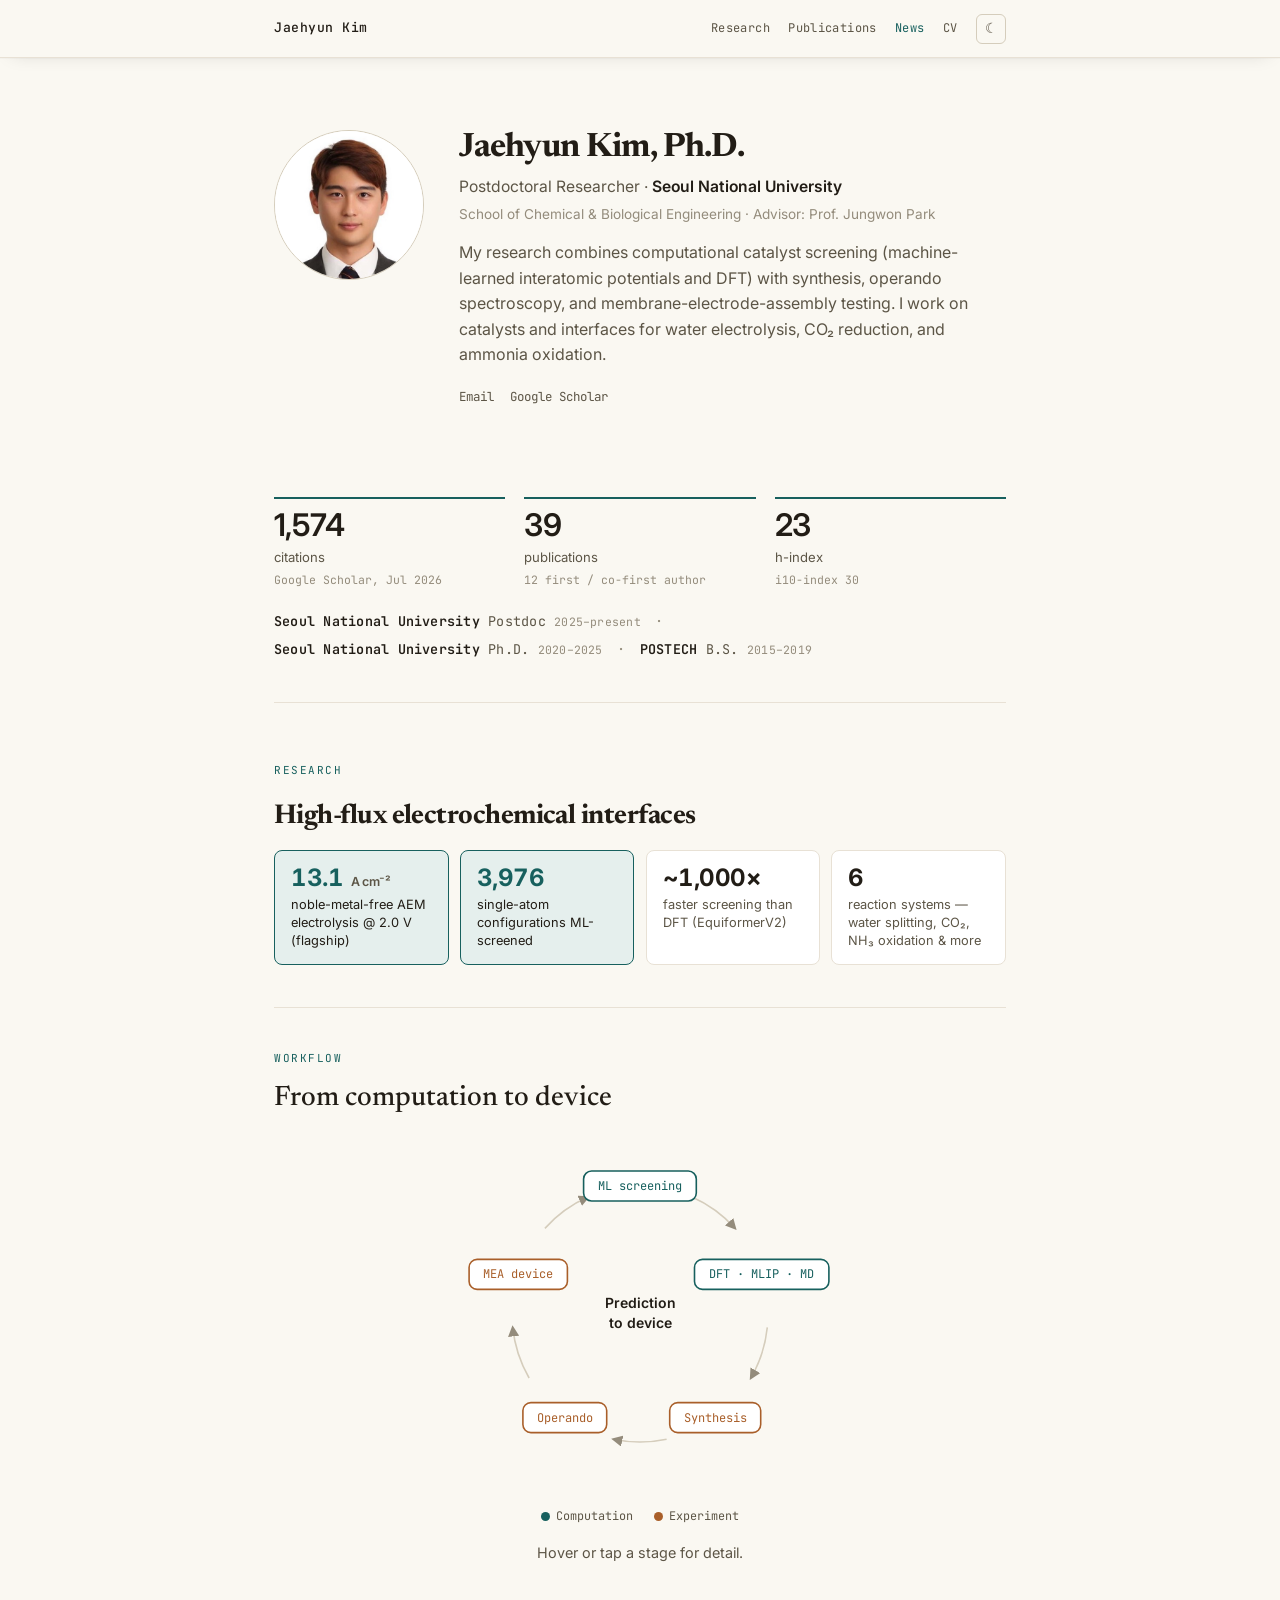
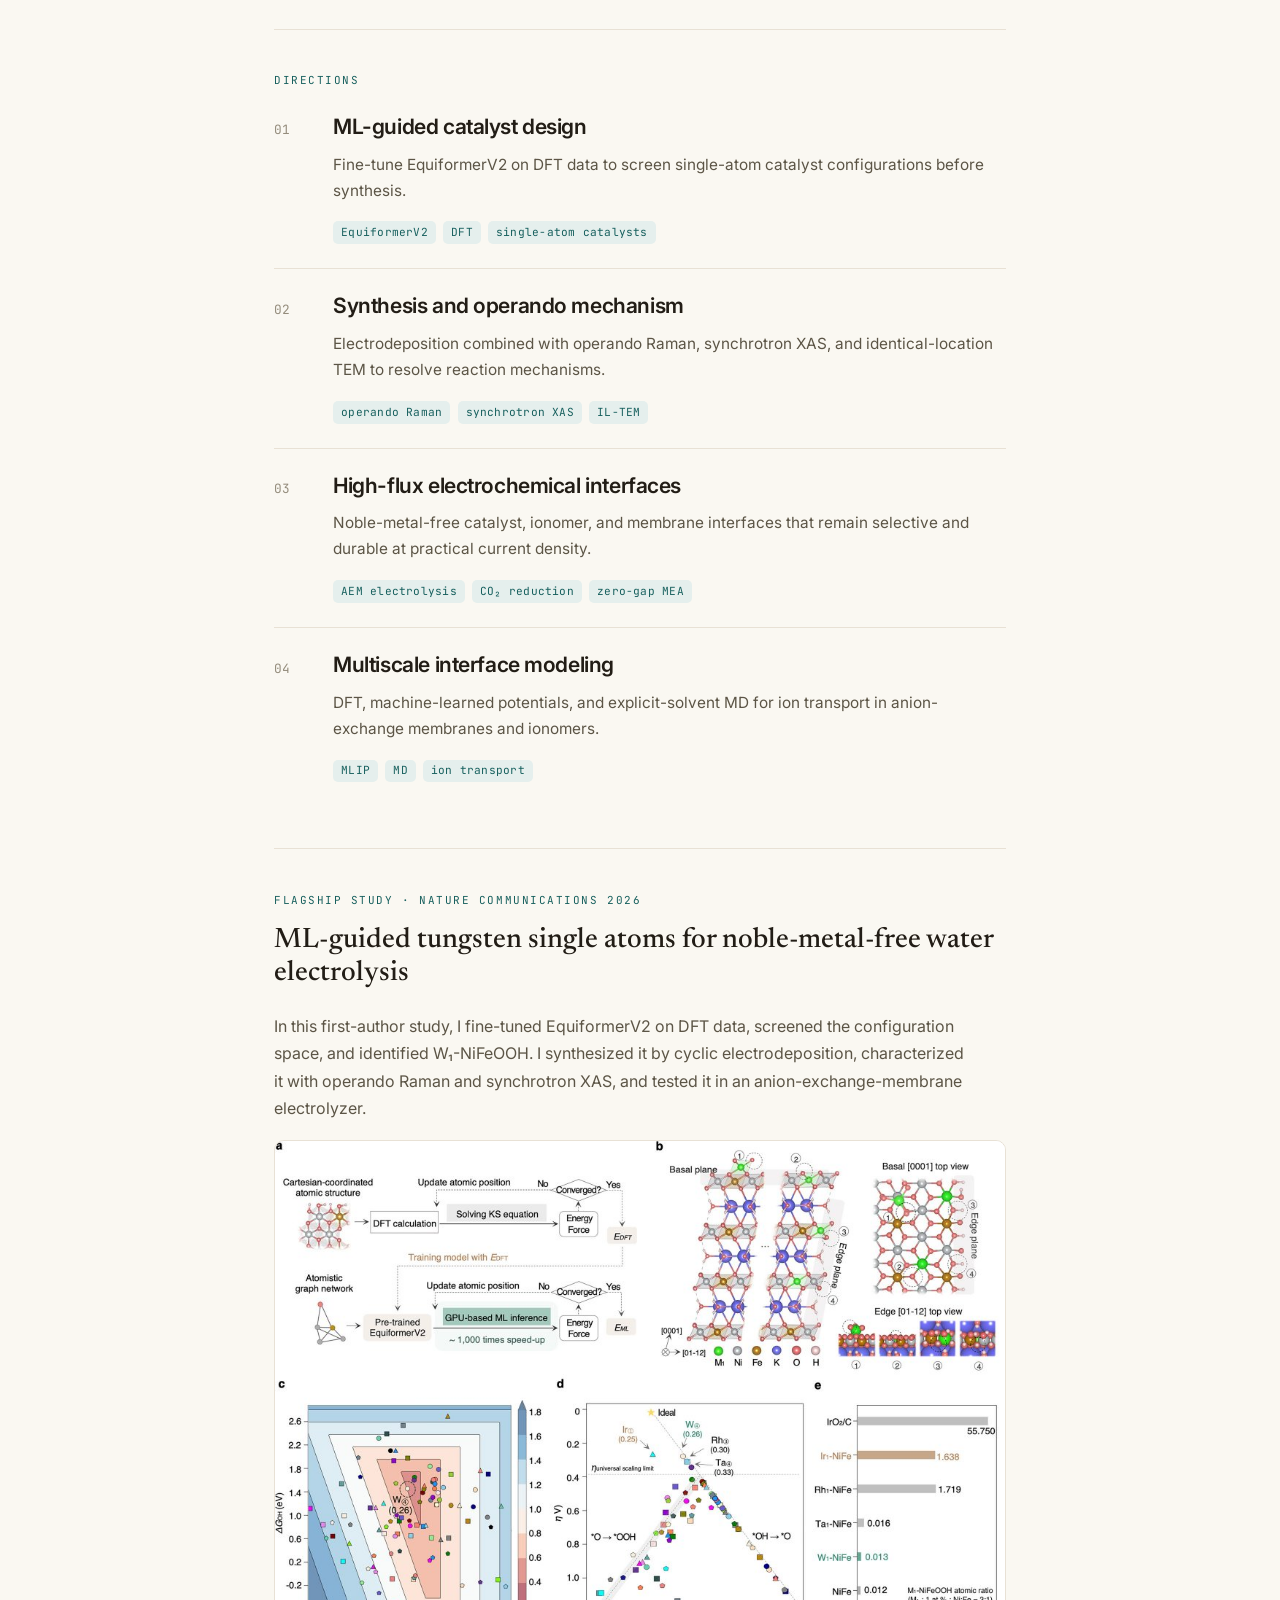
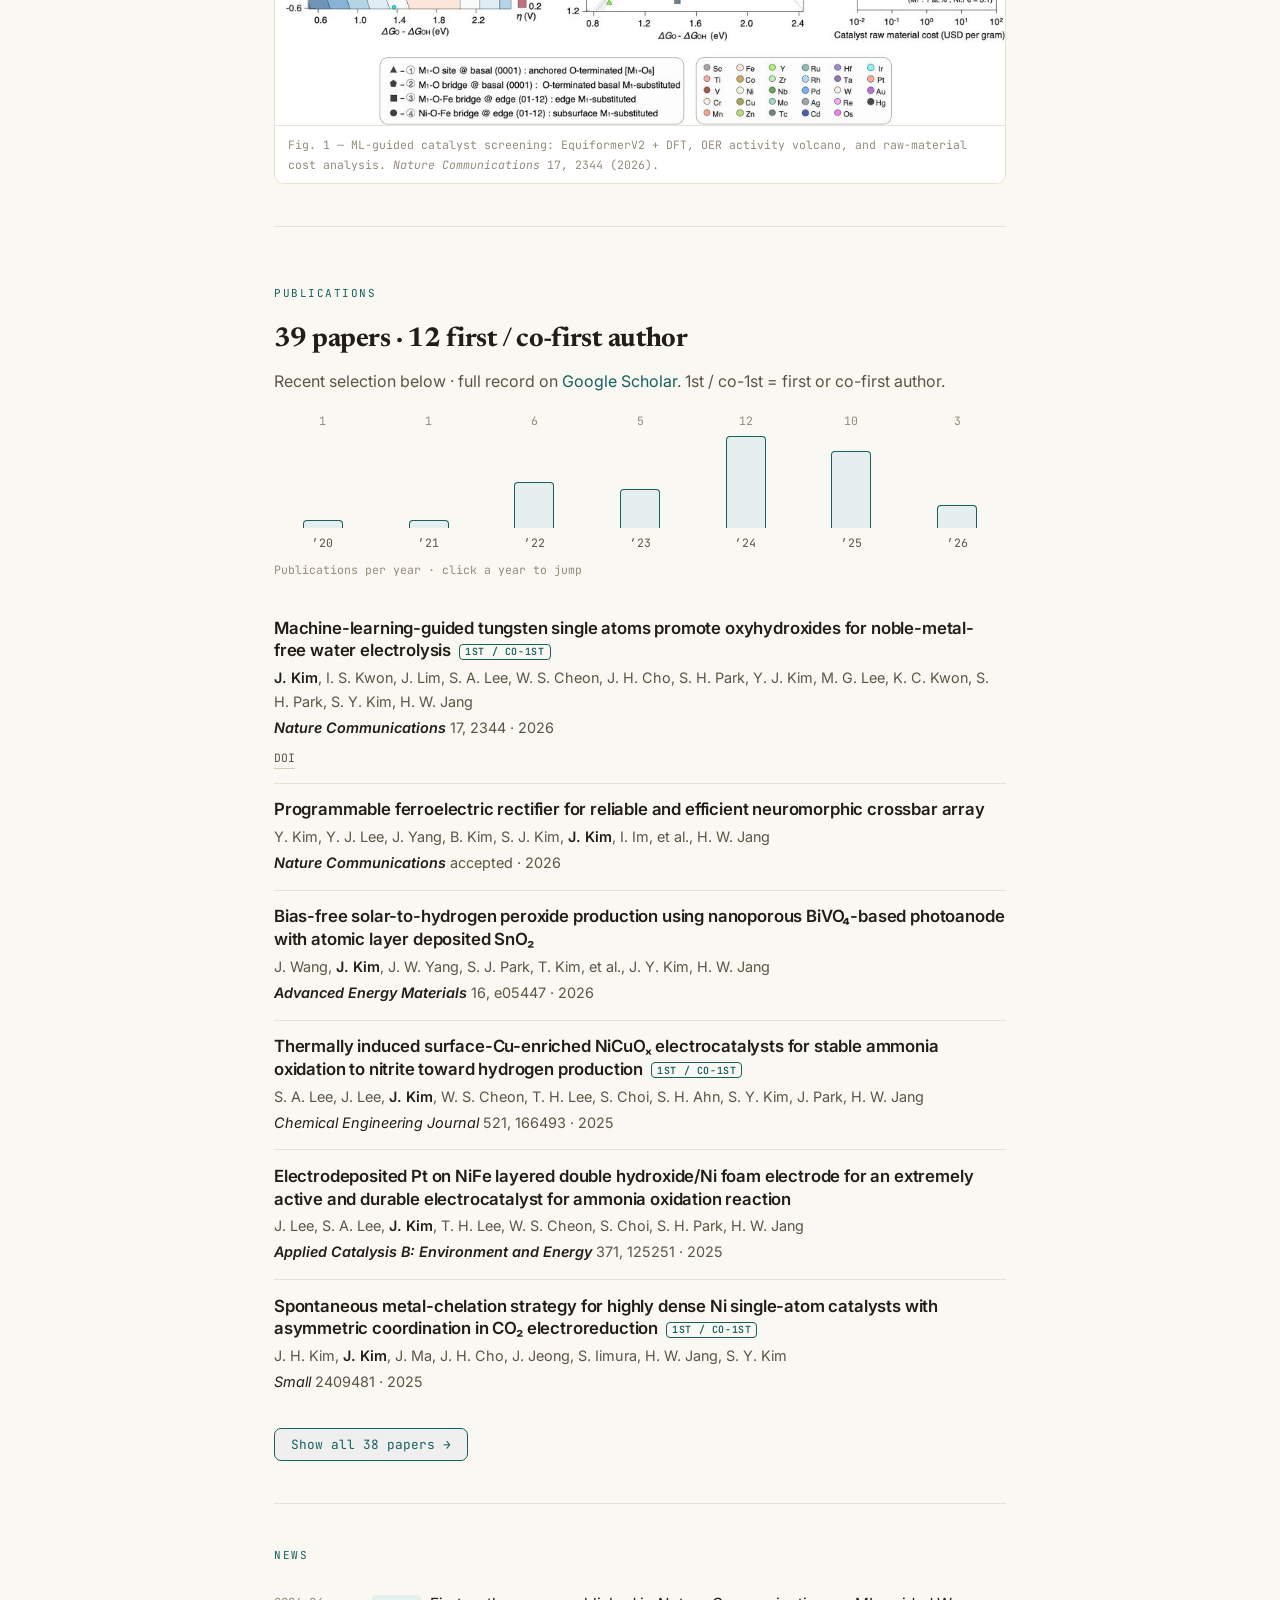
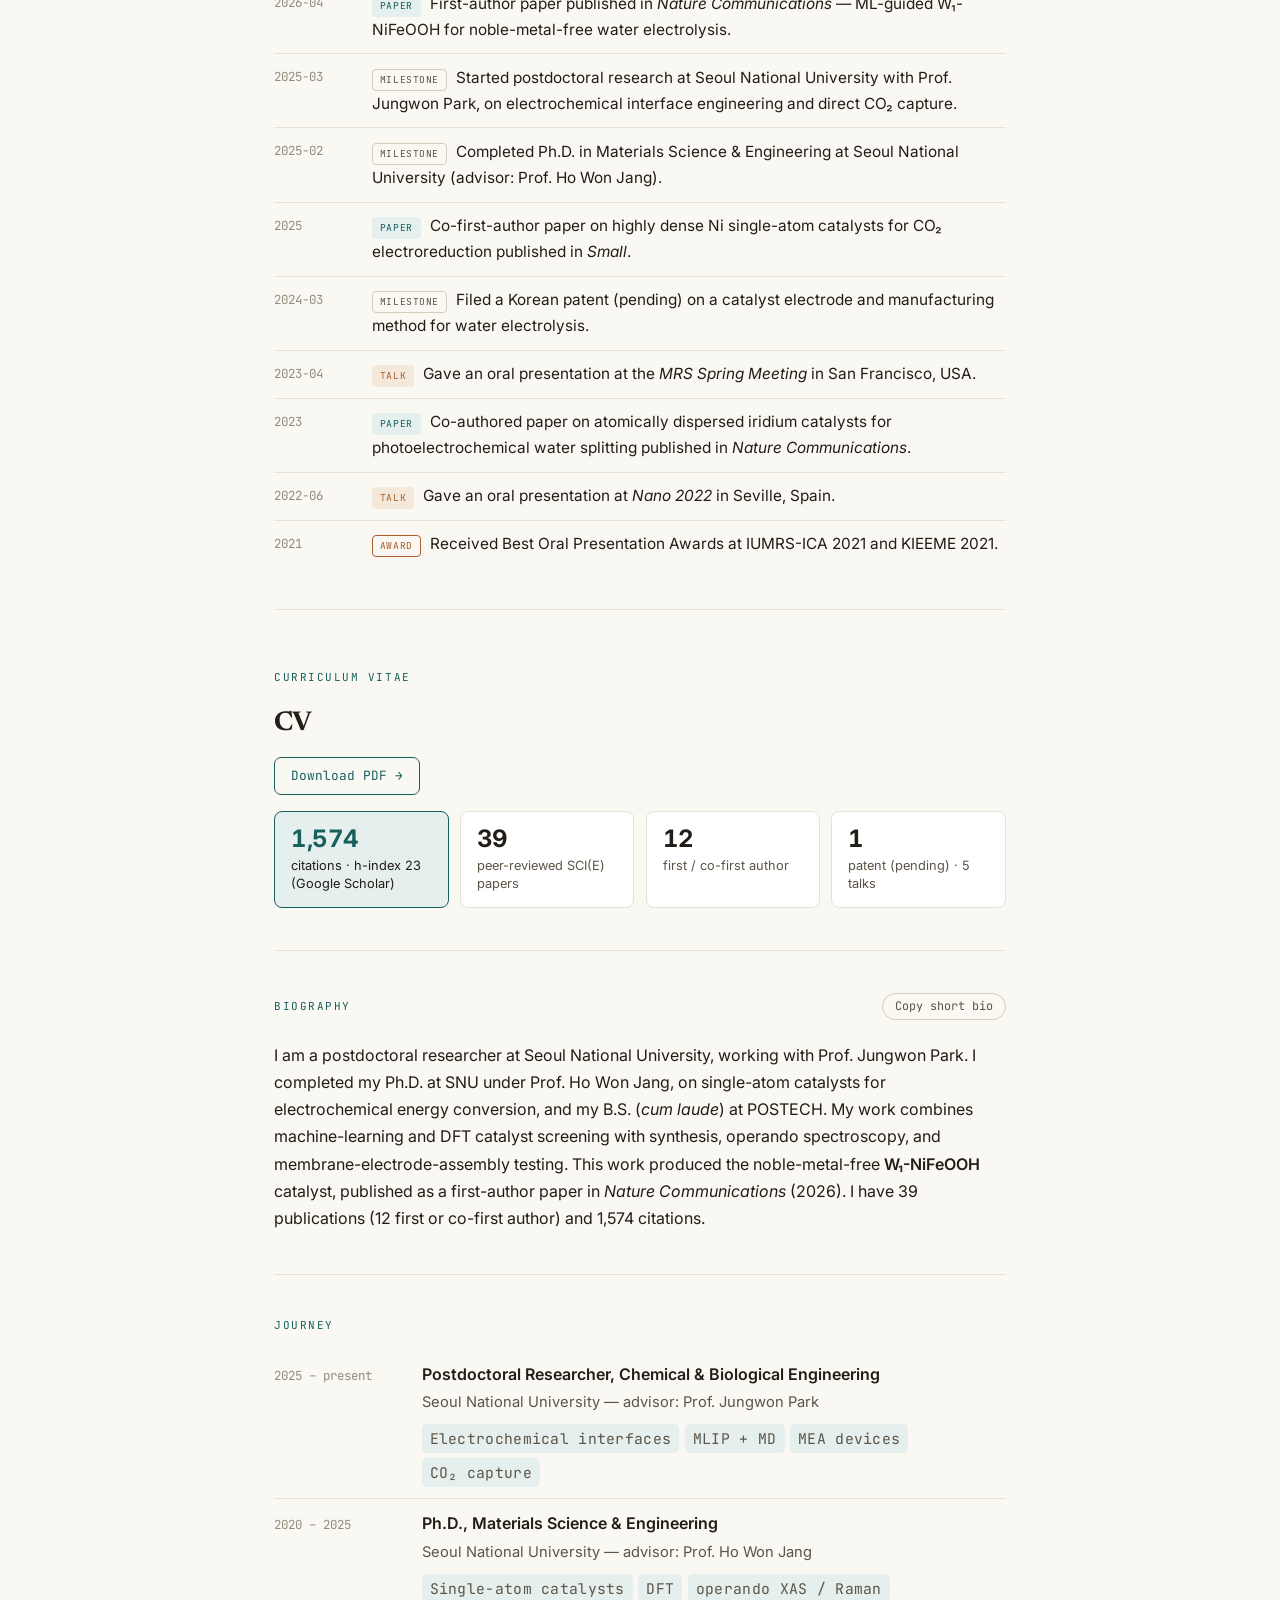
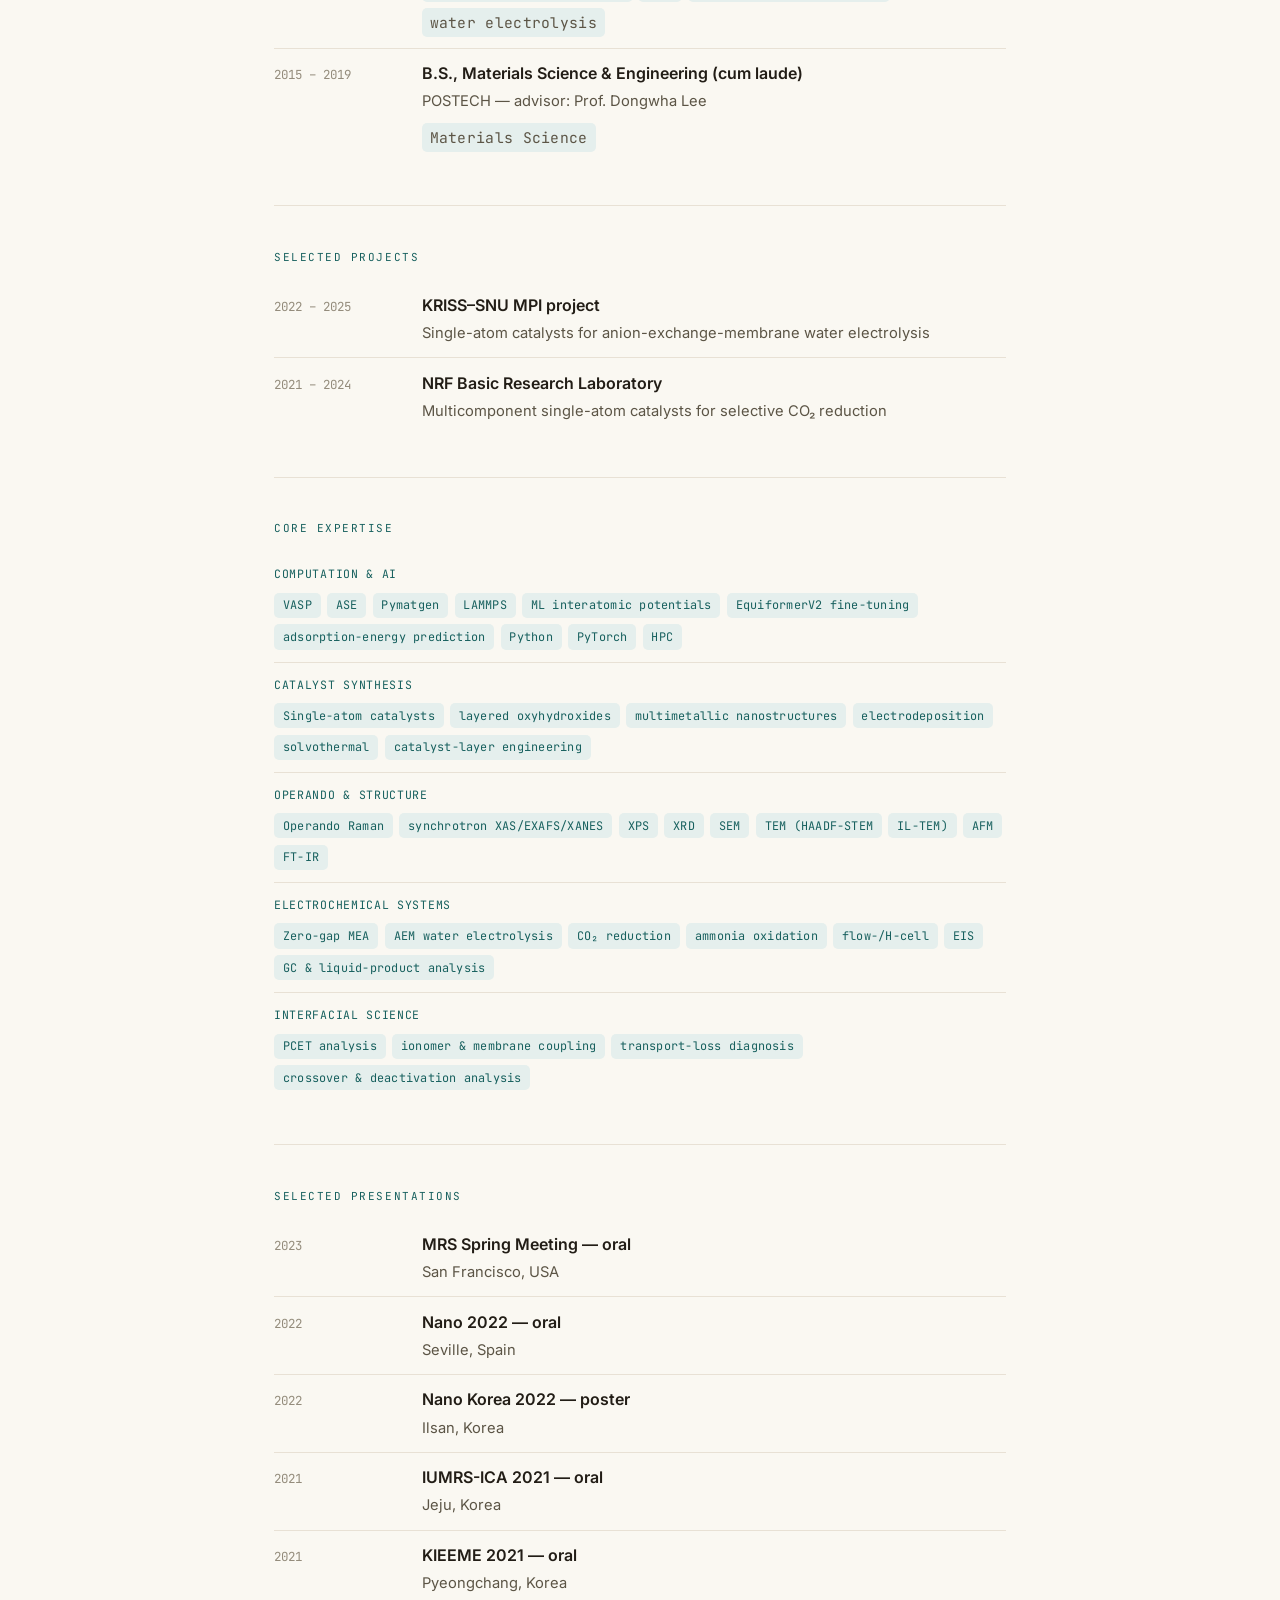
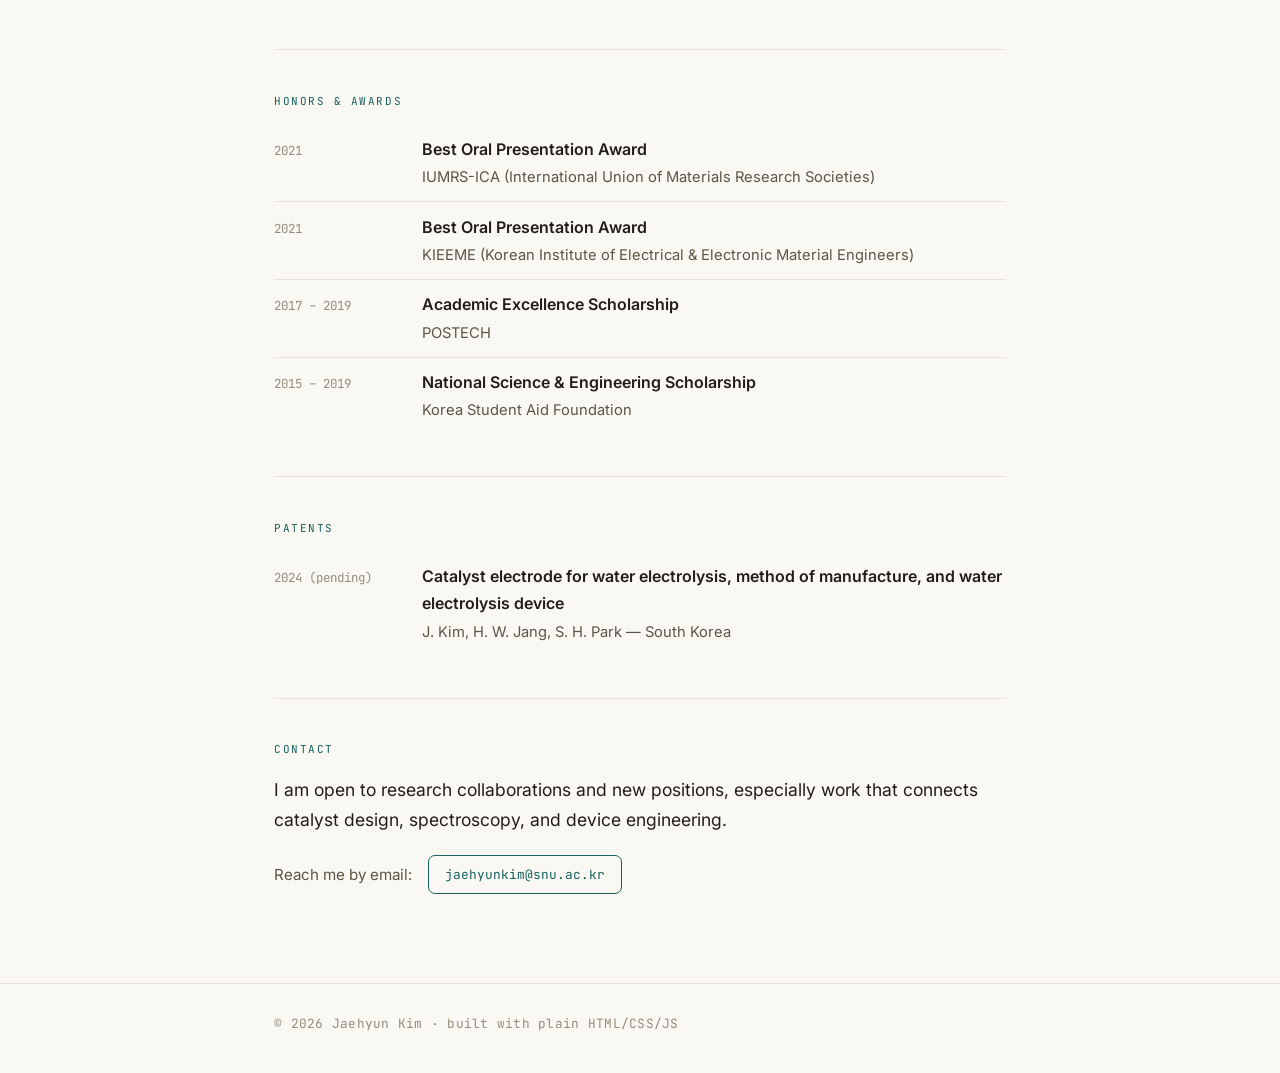
==== commit 901dd700: "Warm-academic skin + publications improvements; cache v13 - Load Newsreader webfont in all 5 HTML so" ====
--- a/index.html
+++ b/index.html
@@ -16,7 +16,7 @@
   <link rel="icon" type="image/svg+xml" href="assets/favicon.svg" />
   <link rel="preconnect" href="https://fonts.googleapis.com" />
   <link rel="preconnect" href="https://fonts.gstatic.com" crossorigin />
-  <link href="https://fonts.googleapis.com/css2?family=Inter:wght@400;500;600;700&family=JetBrains+Mono:wght@400;500&display=swap" rel="stylesheet" />
+  <link href="https://fonts.googleapis.com/css2?family=Inter:wght@400;500;600;700&family=JetBrains+Mono:wght@400;500&family=Newsreader:opsz,wght@6..72,400;6..72,500;6..72,600&display=swap" rel="stylesheet" />
   <script>
     (function () {
       var s = localStorage.getItem("theme");
@@ -24,7 +24,7 @@
       document.documentElement.dataset.theme = s || (d ? "dark" : "light");
     })();
   </script>
-  <link rel="stylesheet" href="css/style.css?v=11" />
+  <link rel="stylesheet" href="css/style.css?v=13" />
   <script type="application/ld+json">
   {
     "@context": "https://schema.org",
@@ -148,7 +148,7 @@
       </div>
       <div id="pub-timeline" style="margin-top:1rem;"></div>
       <div id="pubs-all"></div>
-      <button class="btn" id="pub-showall" type="button" style="margin-top:1.2rem;">Show all 38 papers →</button>
+      <button class="btn" id="pub-showall" type="button" style="margin-top:1.2rem;">Show all papers →</button>
     </section>
 
     <!-- ================= News ================= -->
@@ -200,8 +200,8 @@
     </div>
   </footer>
 
-  <script src="js/data.js?v=11"></script>
-  <script src="js/main.js?v=11"></script>
+  <script src="js/data.js?v=13"></script>
+  <script src="js/main.js?v=13"></script>
   <script>
     document.addEventListener("DOMContentLoaded", () => {
       renderMetrics("metrics");
@@ -211,10 +211,13 @@
       renderPublications("pubs-all", "recent", null, 6);
       renderPubTimeline("pub-timeline", "pubs-all", null);
       const showAll = document.getElementById("pub-showall");
-      if (showAll) showAll.addEventListener("click", () => {
-        renderPublications("pubs-all", "all");
-        showAll.remove();
-      });
+      if (showAll) {
+        showAll.textContent = "Show all " + PUBLICATIONS.length + " papers →";
+        showAll.addEventListener("click", () => {
+          renderPublications("pubs-all", "all");
+          showAll.remove();
+        });
+      }
       renderNews("news-all");
       renderBio("bio-text", "copy-bio");
       renderCVList("cv-education", CV.education);
--- a/css/style.css
+++ b/css/style.css
@@ -4,34 +4,35 @@
    ============================================================ */
 
 :root {
-  --bg: #ffffff;
-  --surface: #fbfbfa;
-  --text: #1a1c20;
-  --text-soft: #5c626c;
-  --text-faint: #9aa0aa;
-  --line: #e7e8ea;
-  --line-strong: #d4d6d9;
+  --bg: #faf8f2;            /* warm paper */
+  --surface: #ffffff;
+  --text: #221d16;          /* warm near-black */
+  --text-soft: #5c5546;
+  --text-faint: #948c7c;
+  --line: #e8e1d5;
+  --line-strong: #d5cdbc;
   --accent: #17605e;        /* deep teal */
-  --accent-soft: #e8f1f0;
-  --accent-warm: #b5652a;   /* warm counterpart (experiment) */
-  --warm-soft: #f6ebe1;
+  --accent-soft: #e5efed;
+  --accent-warm: #a95f2a;   /* copper — experiment */
+  --warm-soft: #f3e8da;
+  --serif: "Newsreader", Georgia, "Times New Roman", serif;
   --sans: "Inter", -apple-system, BlinkMacSystemFont, "Segoe UI", Helvetica, Arial, sans-serif;
   --mono: "JetBrains Mono", "SF Mono", Menlo, Consolas, monospace;
   --maxw: 780px;
 }
 
 [data-theme="dark"] {
-  --bg: #0e1113;
-  --surface: #15191c;
-  --text: #e7e9ec;
-  --text-soft: #a2a9b3;
-  --text-faint: #6b727c;
-  --line: #262b30;
-  --line-strong: #333940;
-  --accent: #6ec8c2;
-  --accent-soft: #16302e;
+  --bg: #17130d;            /* warm charcoal */
+  --surface: #211c15;
+  --text: #ece7dd;
+  --text-soft: #a89f8d;
+  --text-faint: #726a5a;
+  --line: #2c261e;
+  --line-strong: #3b352b;
+  --accent: #74c9c1;
+  --accent-soft: #16302d;
   --accent-warm: #e0975f;
-  --warm-soft: #3a2b1e;
+  --warm-soft: #342a1b;
 }
 
 * { box-sizing: border-box; margin: 0; padding: 0; }
@@ -65,6 +66,12 @@
 }
 
 h1, h2, h3 { font-family: var(--sans); font-weight: 600; letter-spacing: -0.02em; }
+/* Warm editorial serif for the name and major section headers */
+.hero h1, .section-head h2, h2.section-title, .page-head h1, .report-head h1 {
+  font-family: var(--serif);
+  font-weight: 500;
+  letter-spacing: 0;
+}
 
 /* ---------- Header / nav ---------- */
 header.site-header {
@@ -462,6 +469,7 @@
   scroll-margin-top: 72px;
 }
 .pub-year.tl-jumped { color: var(--accent); }
+.pub-year-count { opacity: 0.6; font-weight: 400; }
 .pub-item { padding: 0.9rem 0; border-top: 1px solid var(--line); }
 .pub-item:first-of-type { border-top: none; }
 .pub-item .pub-title { font-family: var(--sans); font-weight: 600; font-size: 1.05rem; line-height: 1.35; letter-spacing: -0.01em; }
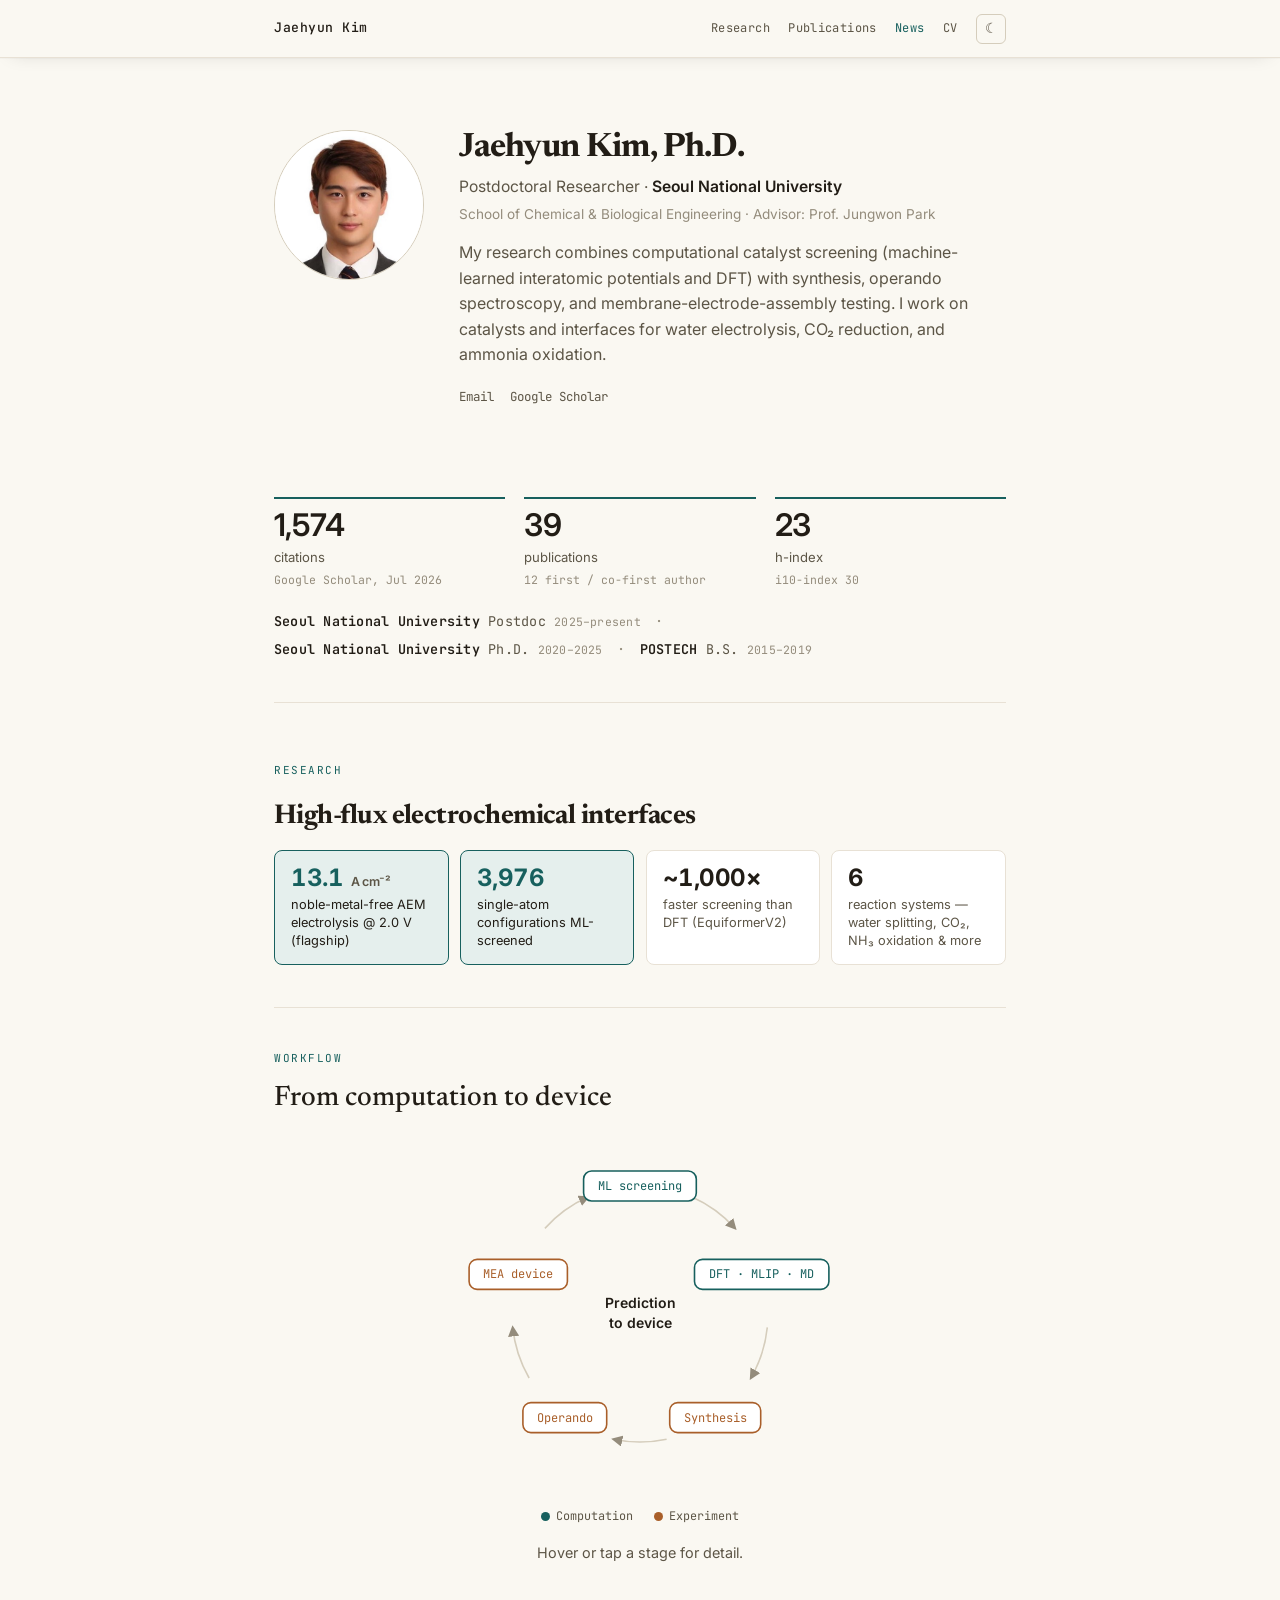
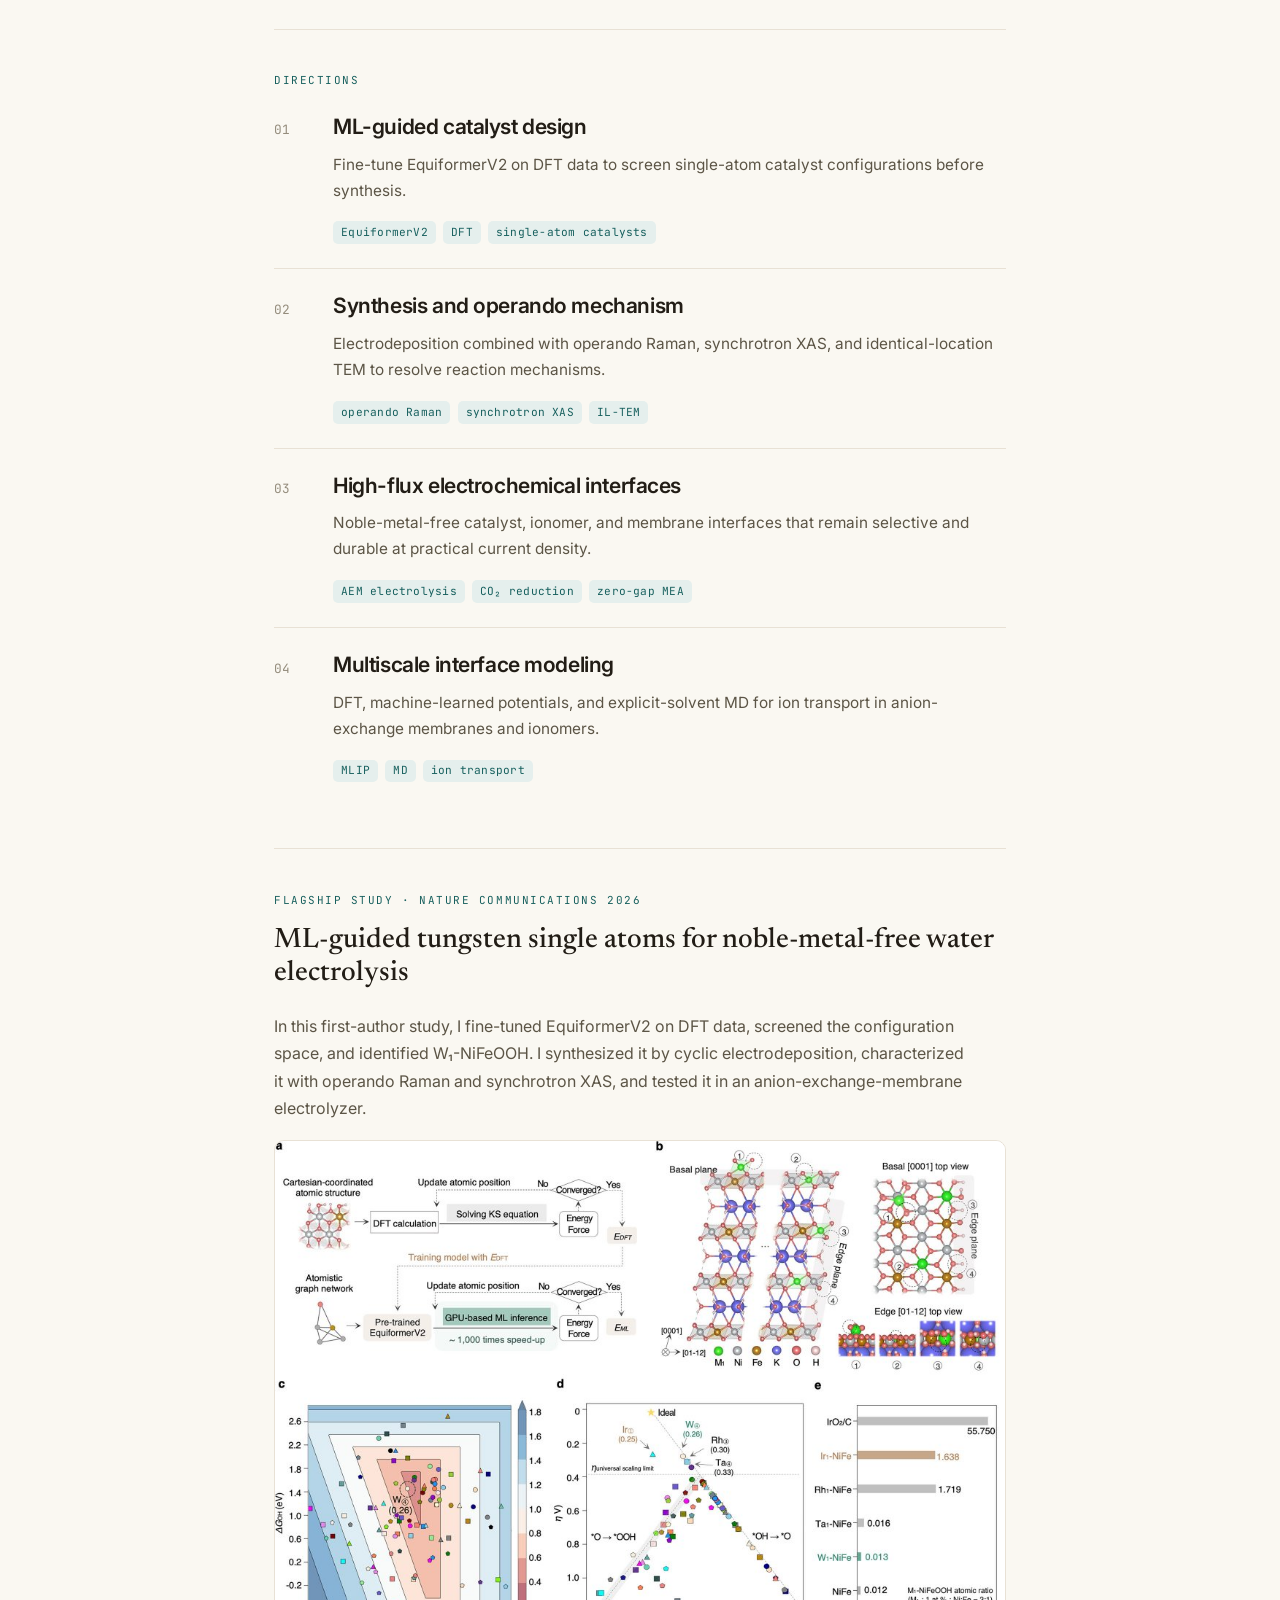
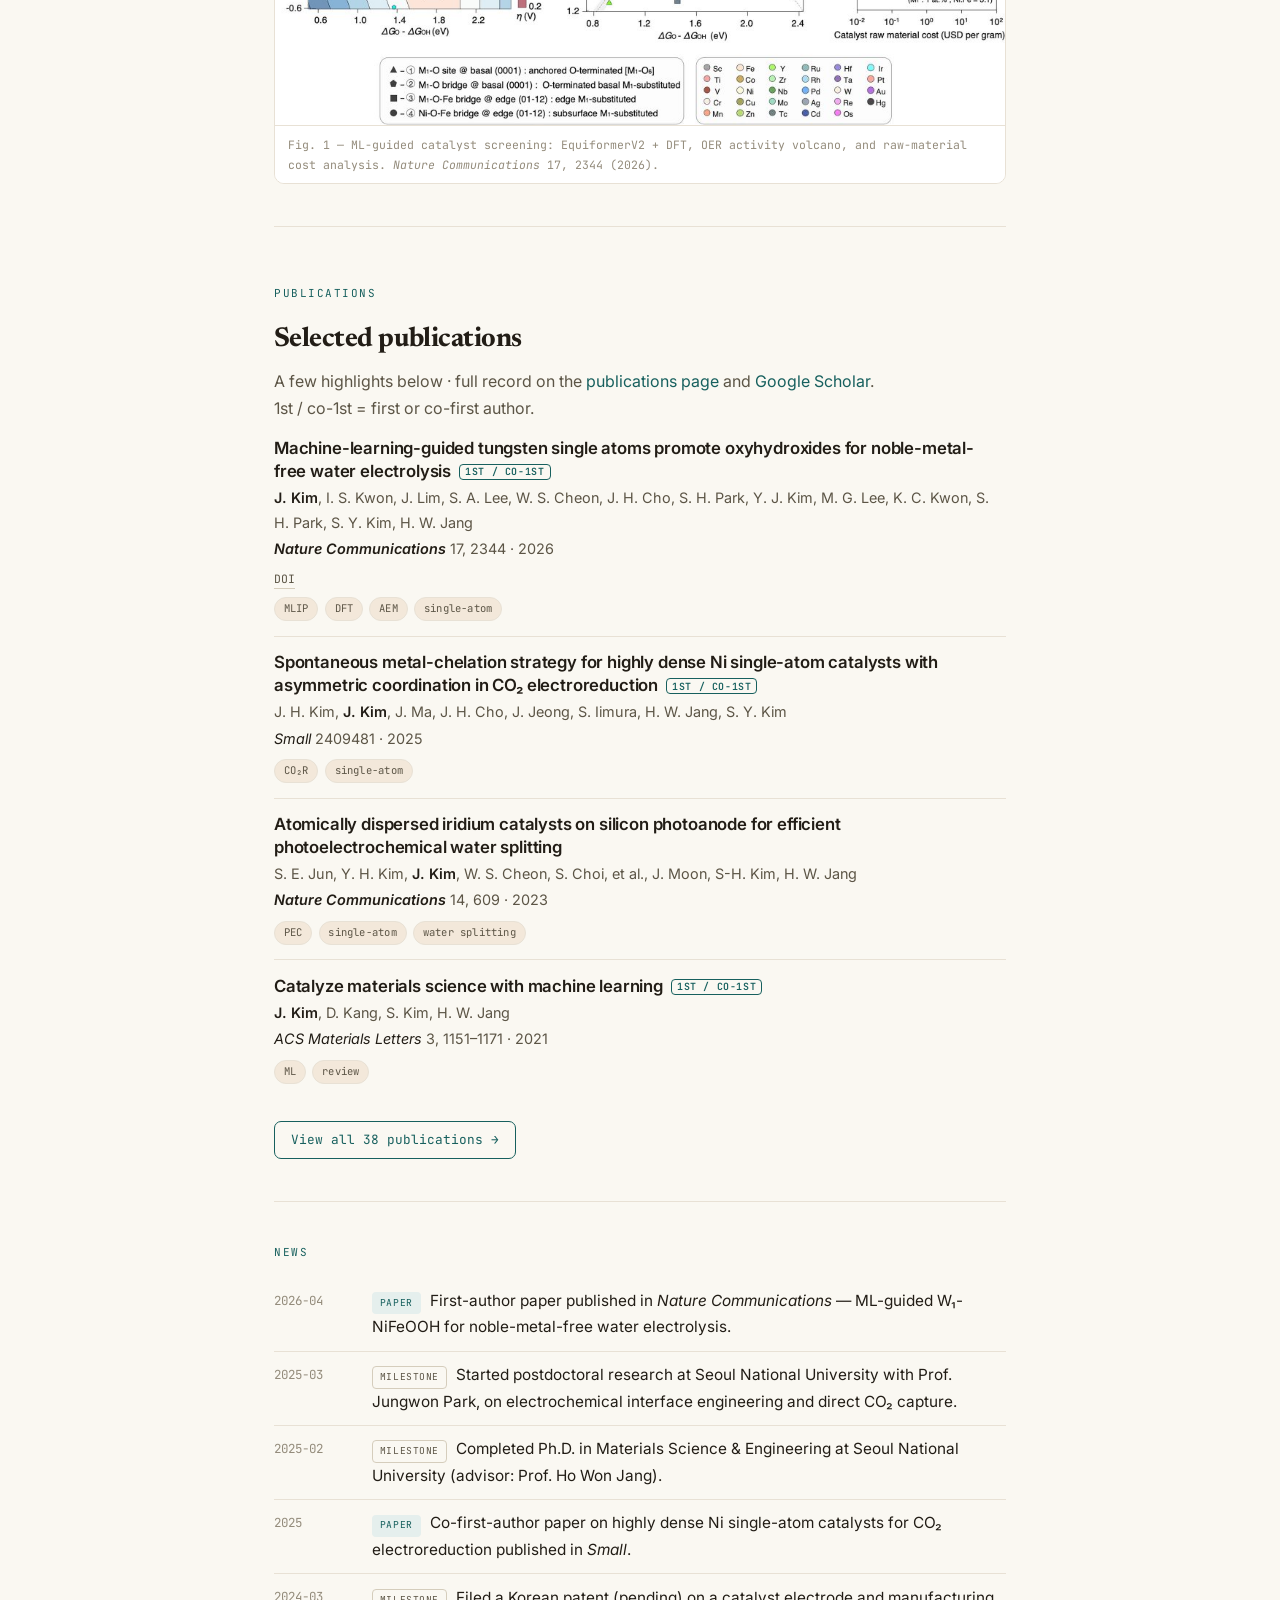
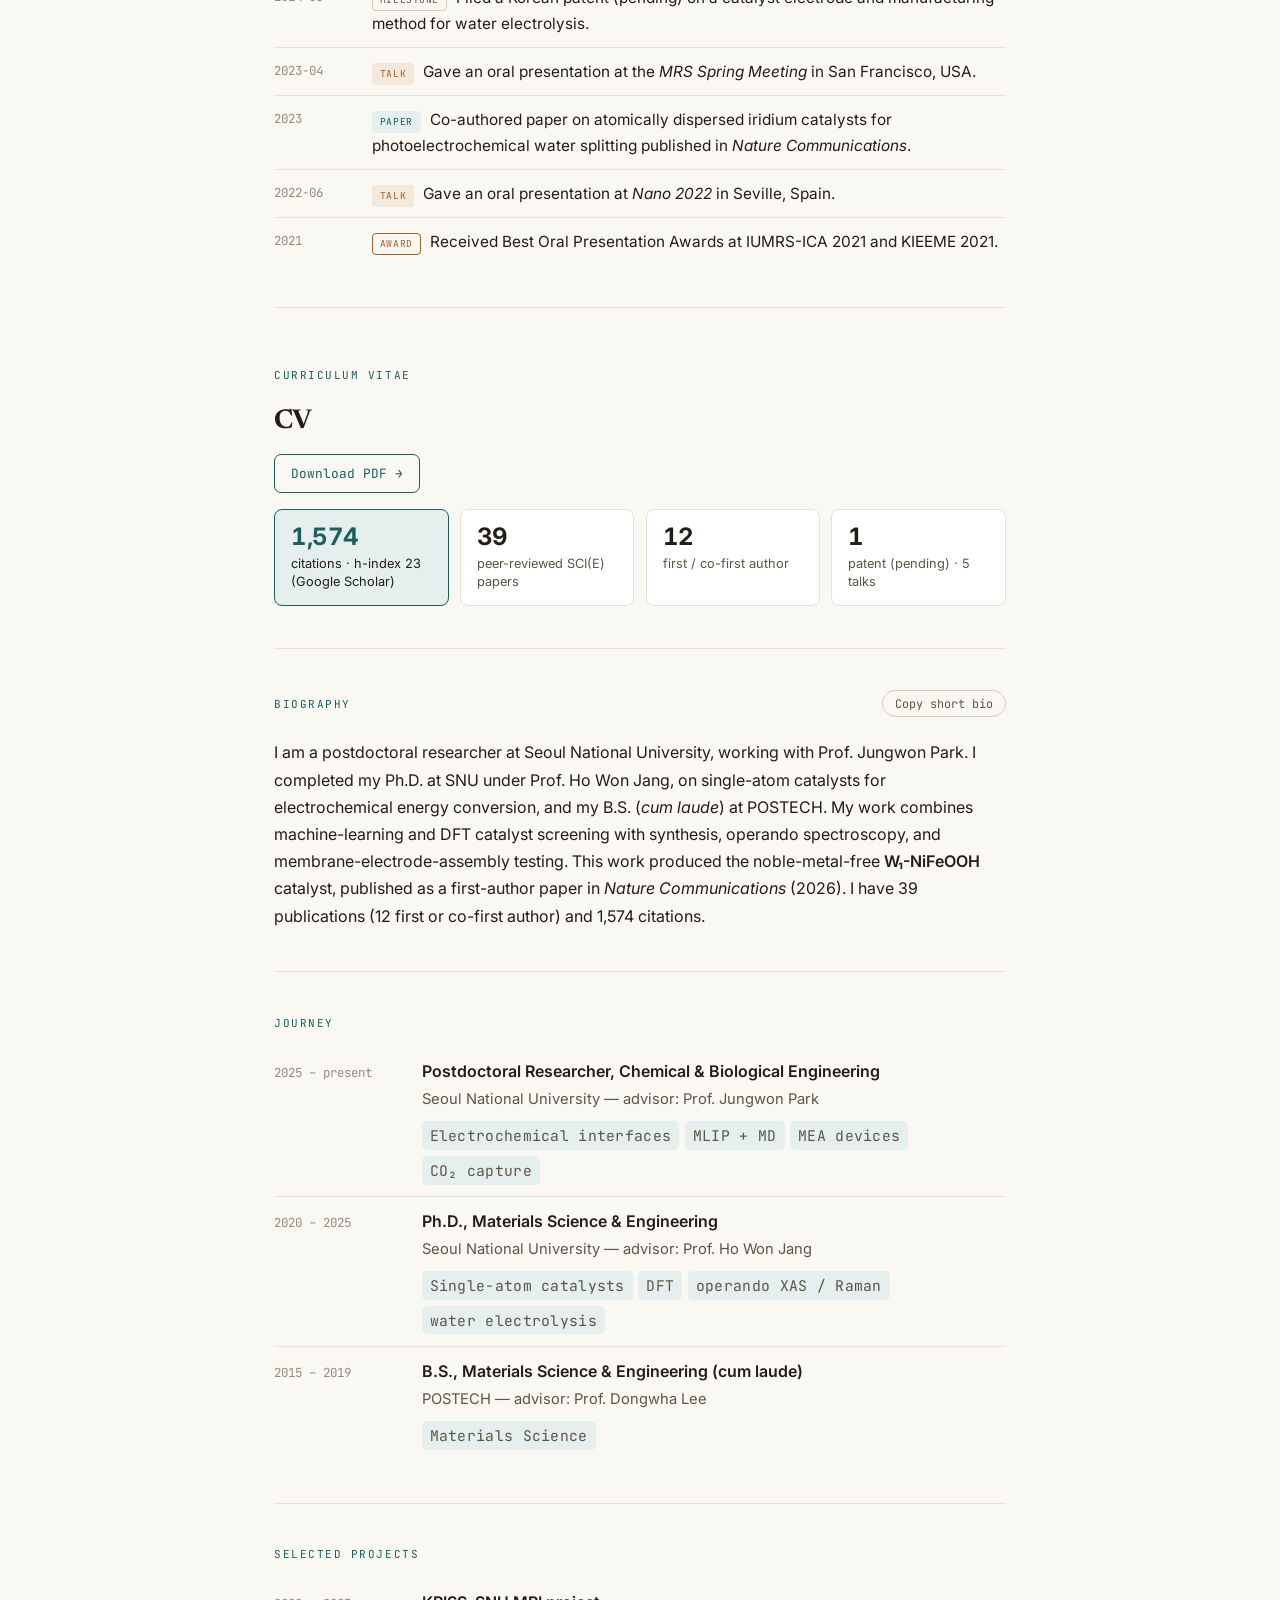
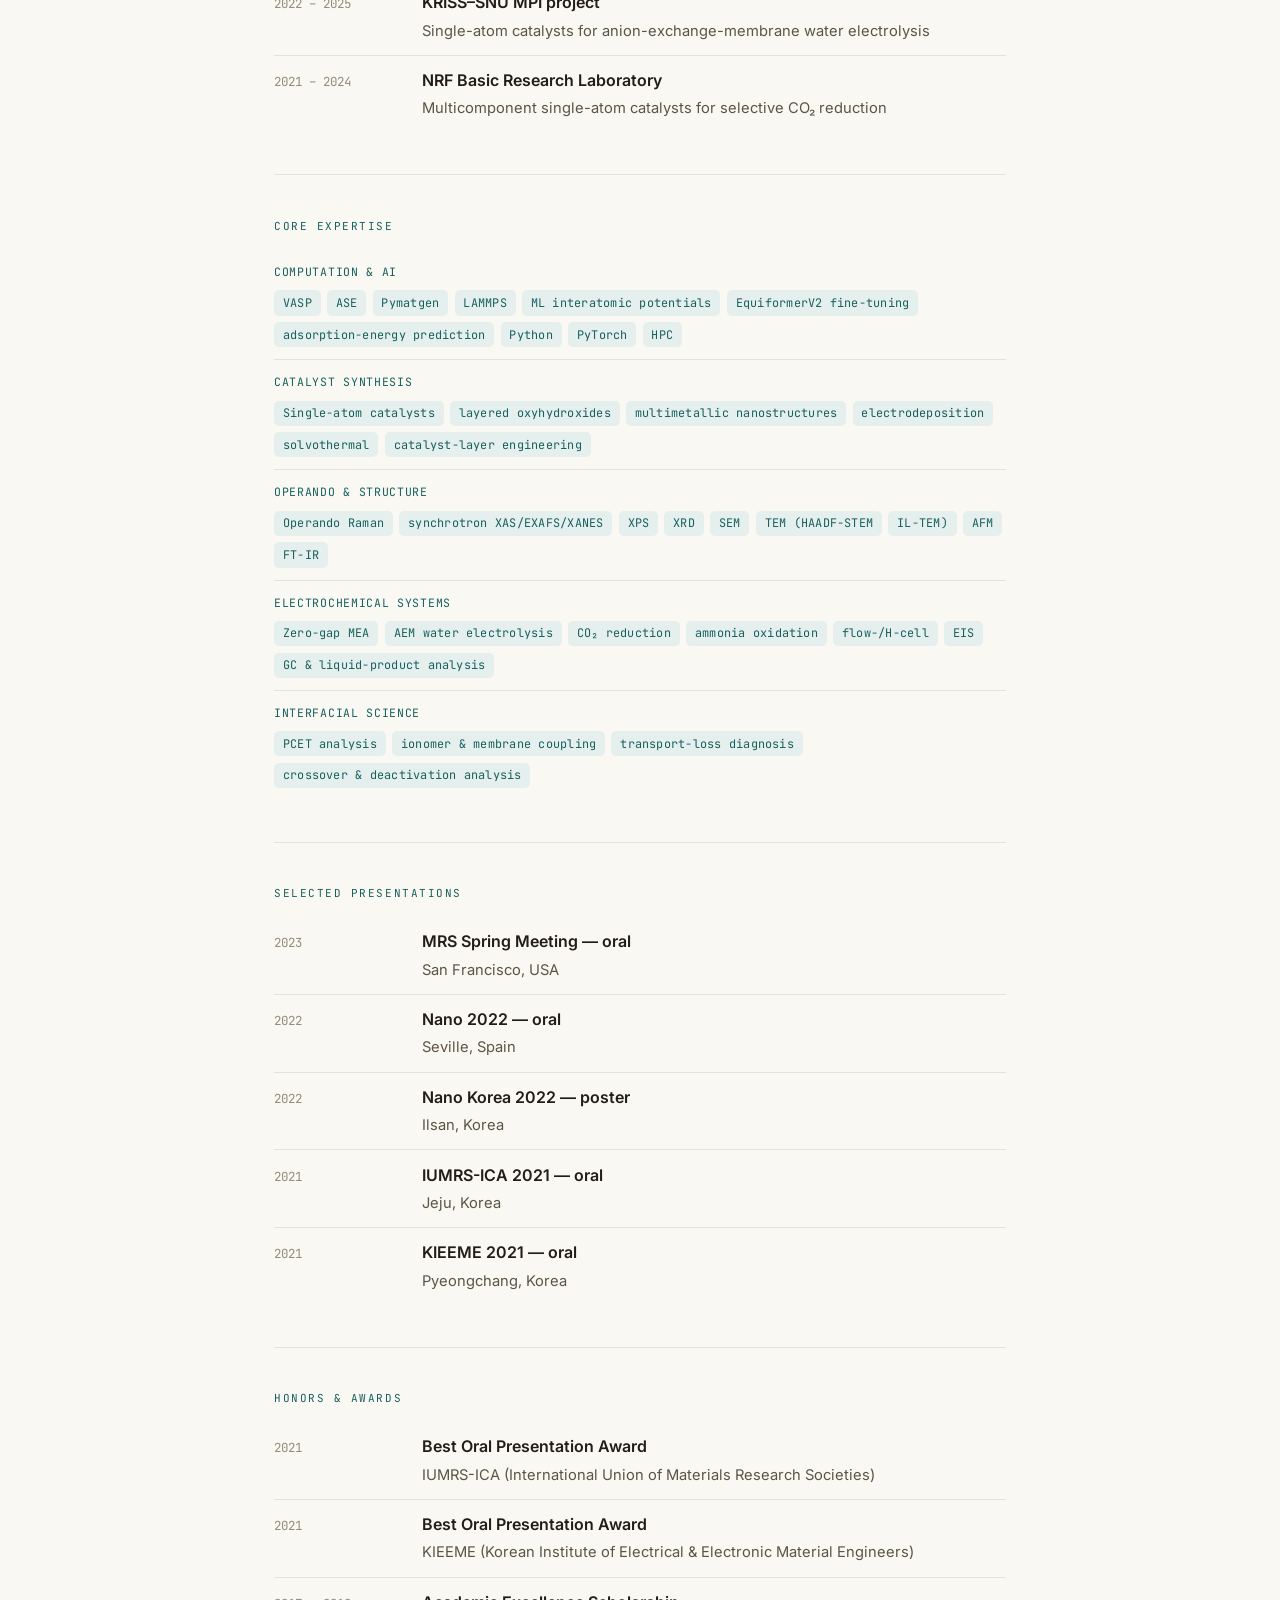
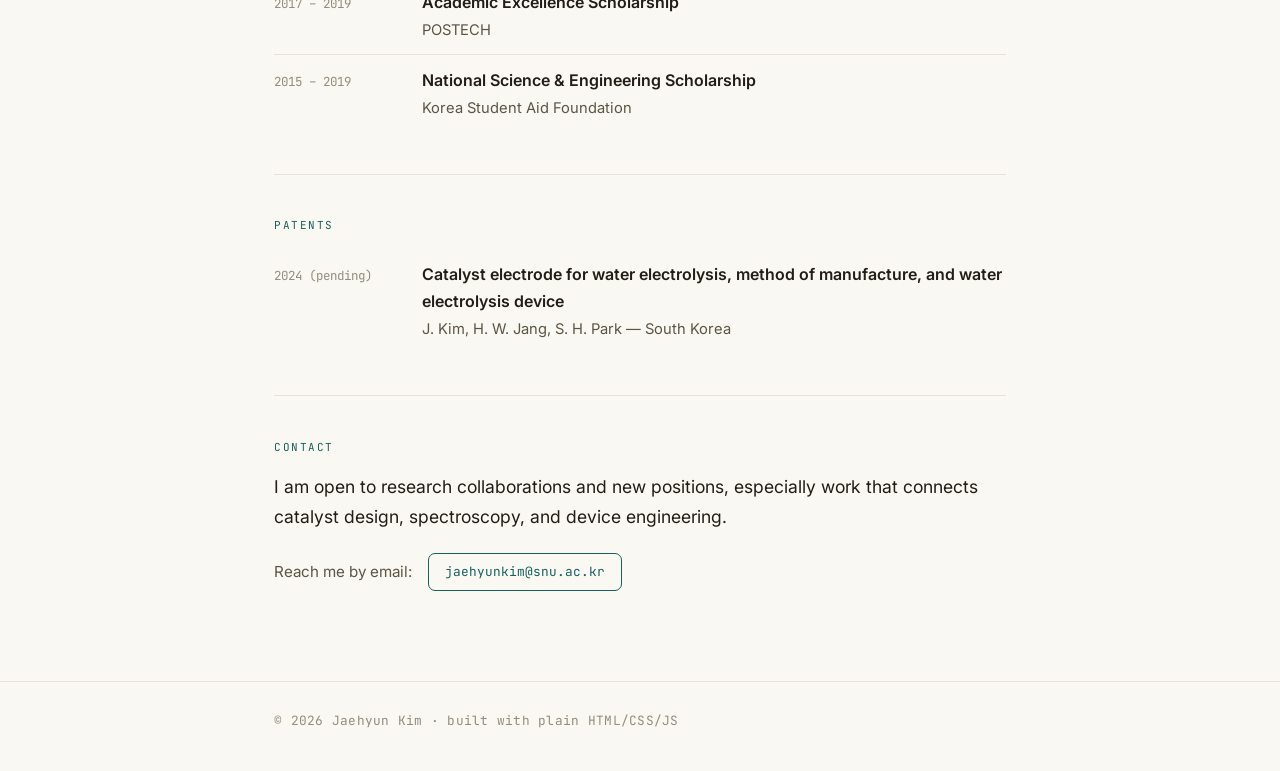
==== commit cf1c4442: "Publications: homepage Selected-only + per-paper topic tags + tag filter - Homepage #publications no" ====
--- a/index.html
+++ b/index.html
@@ -24,7 +24,7 @@
       document.documentElement.dataset.theme = s || (d ? "dark" : "light");
     })();
   </script>
-  <link rel="stylesheet" href="css/style.css?v=13" />
+  <link rel="stylesheet" href="css/style.css?v=15" />
   <script type="application/ld+json">
   {
     "@context": "https://schema.org",
@@ -141,14 +141,14 @@
     <section class="block" id="publications">
       <div class="section-head">
         <div class="sec-label">Publications</div>
-        <h2>39 papers · 12 first / co-first author</h2>
-        <p class="lead" style="margin-top:0.2rem;">Recent selection below · full record on
+        <h2>Selected publications</h2>
+        <p class="lead" style="margin-top:0.2rem;">A few highlights below · full record on the
+          <a href="publications.html">publications page</a> and
           <a data-profile-href="scholar" href="#" target="_blank" rel="noopener">Google Scholar</a>.
           <span style="white-space:nowrap;"><span class="pub-first" style="margin-left:0;">1st / co-1st</span> = first or co-first author.</span></p>
       </div>
-      <div id="pub-timeline" style="margin-top:1rem;"></div>
       <div id="pubs-all"></div>
-      <button class="btn" id="pub-showall" type="button" style="margin-top:1.2rem;">Show all papers →</button>
+      <p style="margin-top:1.4rem;"><a class="btn" id="pub-viewall" href="publications.html">View all publications →</a></p>
     </section>
 
     <!-- ================= News ================= -->
@@ -200,24 +200,17 @@
     </div>
   </footer>
 
-  <script src="js/data.js?v=13"></script>
-  <script src="js/main.js?v=13"></script>
+  <script src="js/data.js?v=15"></script>
+  <script src="js/main.js?v=15"></script>
   <script>
     document.addEventListener("DOMContentLoaded", () => {
       renderMetrics("metrics");
       renderAffilTimeline("affiliations-strip");
       renderLoopGraphic("loop-graphic", "loop-note");
       renderDirections("directions");
-      renderPublications("pubs-all", "recent", null, 6);
-      renderPubTimeline("pub-timeline", "pubs-all", null);
-      const showAll = document.getElementById("pub-showall");
-      if (showAll) {
-        showAll.textContent = "Show all " + PUBLICATIONS.length + " papers →";
-        showAll.addEventListener("click", () => {
-          renderPublications("pubs-all", "all");
-          showAll.remove();
-        });
-      }
+      renderPublications("pubs-all", "selected");
+      const viewAll = document.getElementById("pub-viewall");
+      if (viewAll) viewAll.textContent = "View all " + PUBLICATIONS.length + " publications →";
       renderNews("news-all");
       renderBio("bio-text", "copy-bio");
       renderCVList("cv-education", CV.education);
--- a/css/style.css
+++ b/css/style.css
@@ -480,6 +480,17 @@
 .pub-item .pub-links { margin-top: 0.45rem; display: flex; gap: 0.9rem; flex-wrap: wrap; }
 .pub-item .pub-links a { font-family: var(--mono); font-size: 0.72rem; color: var(--text-soft); border-bottom: 1px solid var(--line-strong); }
 .pub-item .pub-links a:hover { color: var(--accent); border-color: var(--accent); text-decoration: none; }
+.pub-item .pub-tags { margin-top: 0.5rem; display: flex; gap: 0.4rem; flex-wrap: wrap; }
+.pub-item .pub-tag {
+  font-family: var(--mono);
+  font-size: 0.66rem;
+  letter-spacing: 0.02em;
+  color: var(--text-soft);
+  background: var(--warm-soft);
+  border: 1px solid var(--line);
+  border-radius: 999px;
+  padding: 0.13rem 0.55rem;
+}
 
 /* ---------- News ---------- */
 .news-list { list-style: none; }
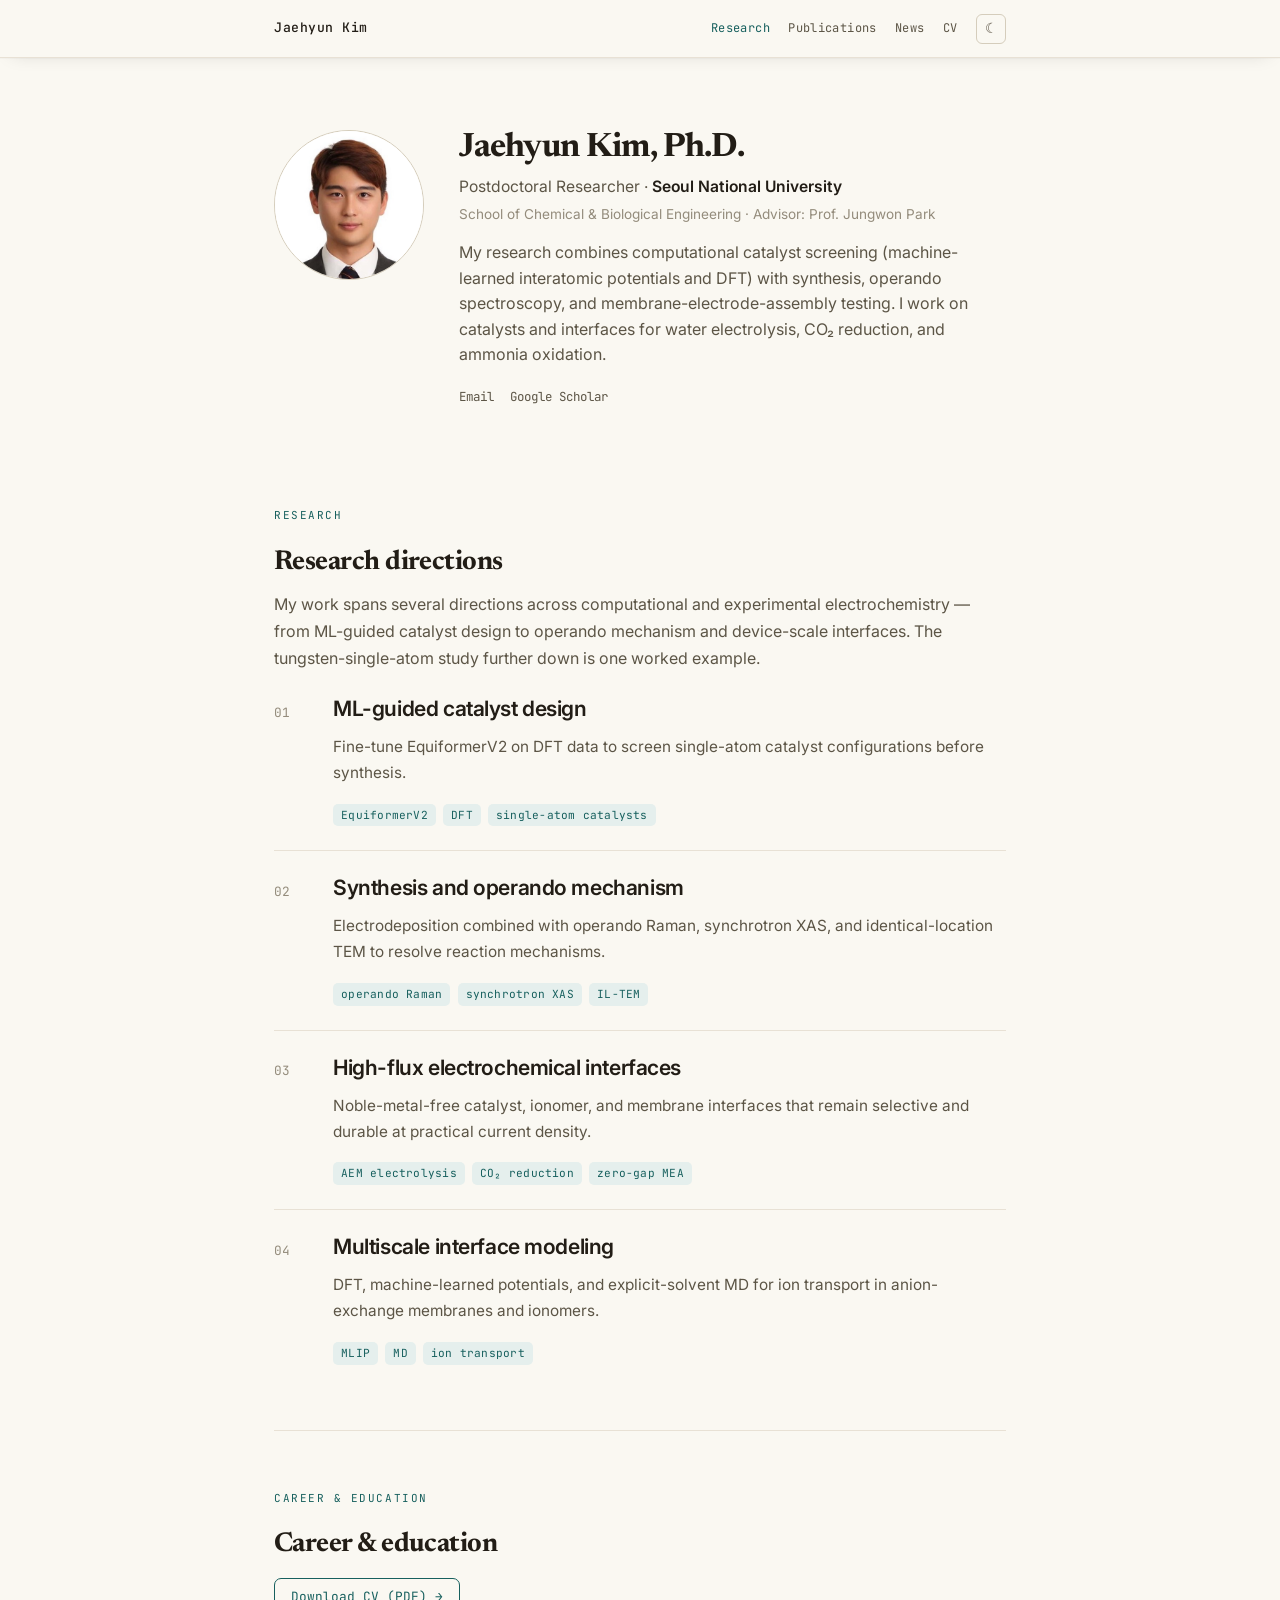
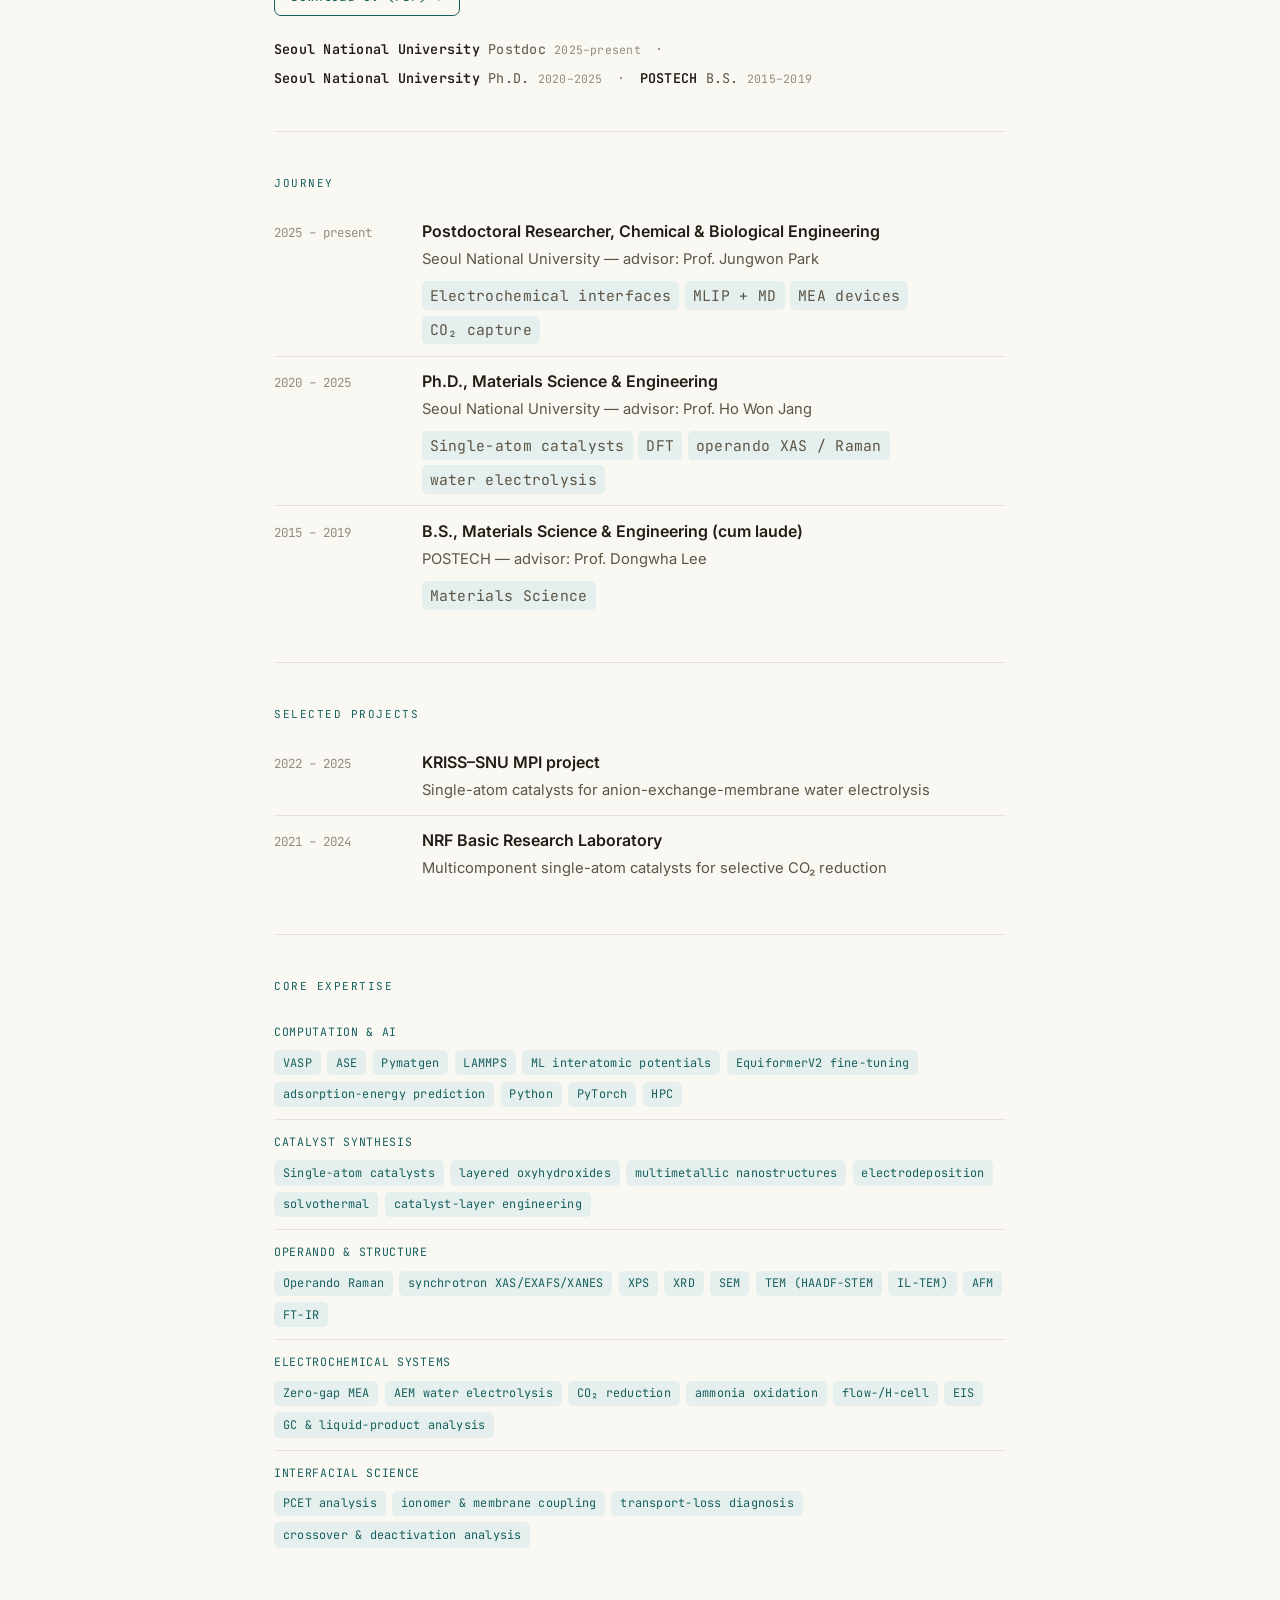
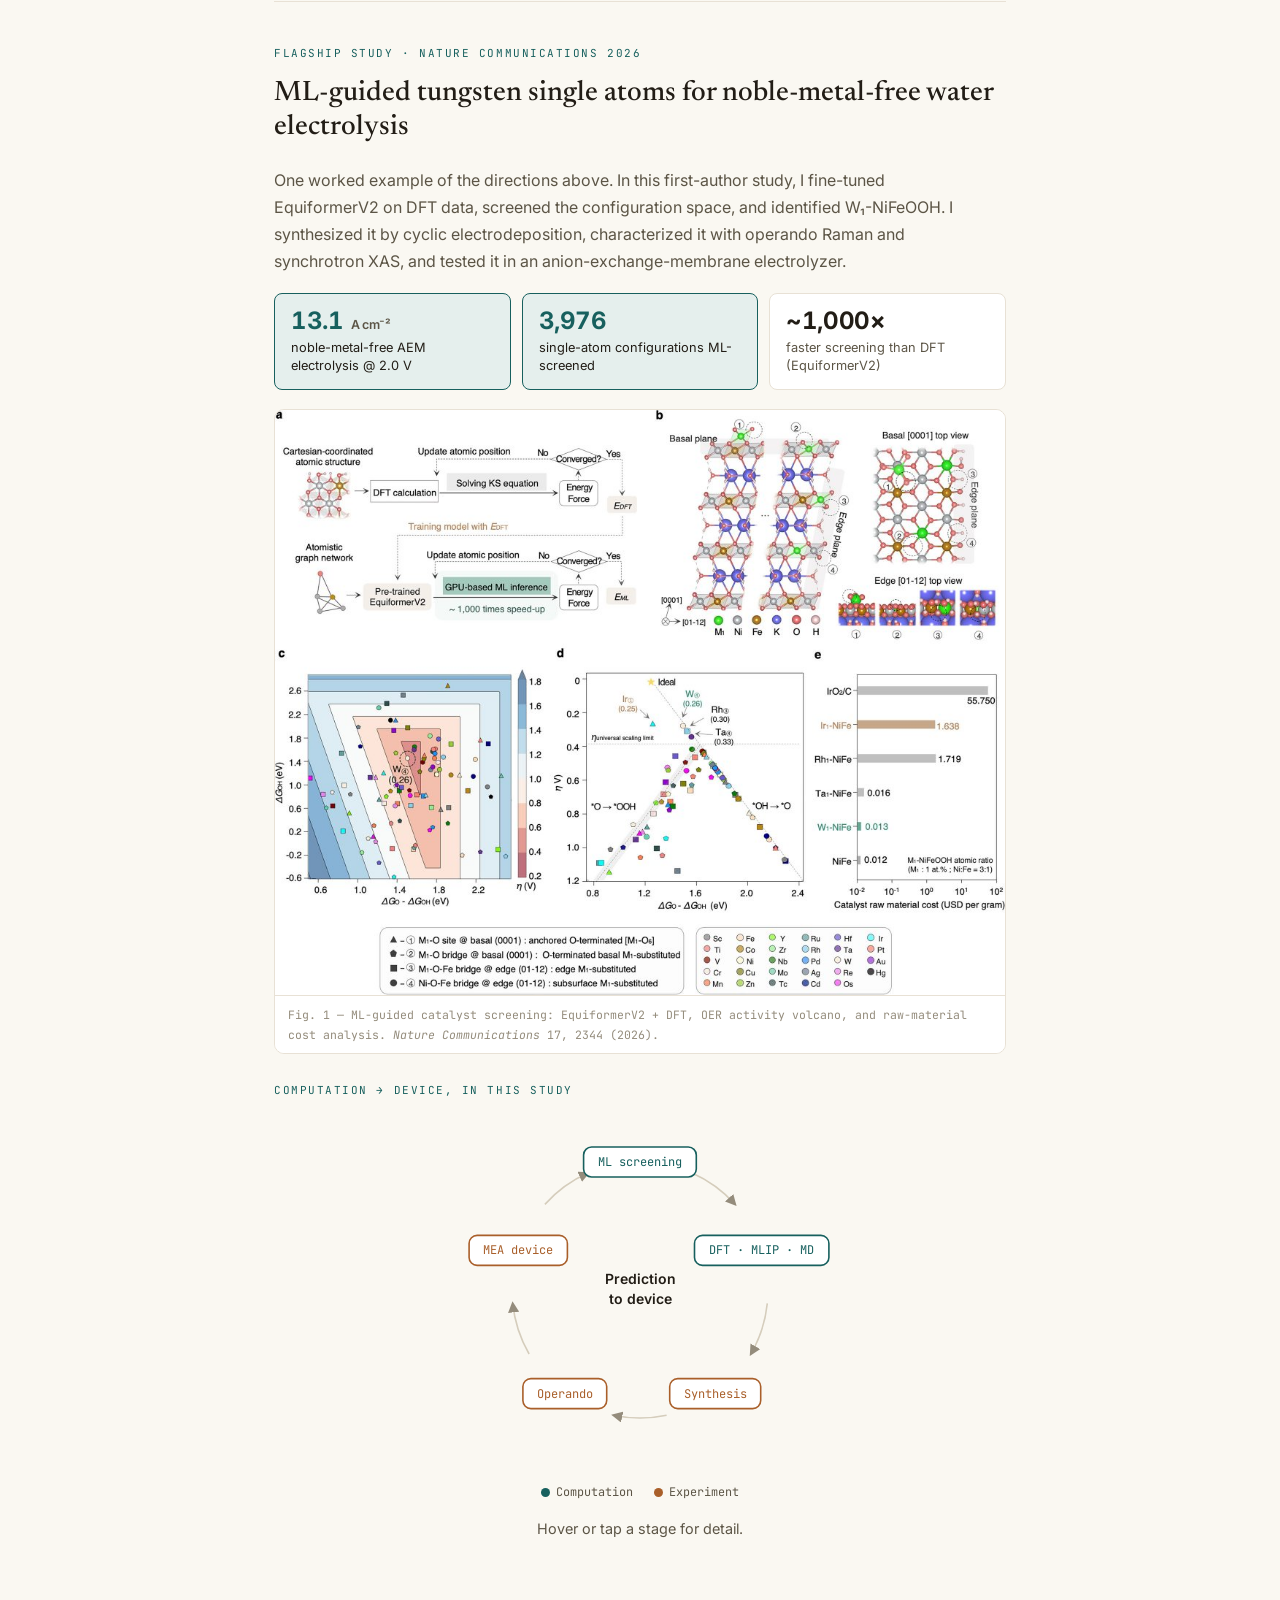
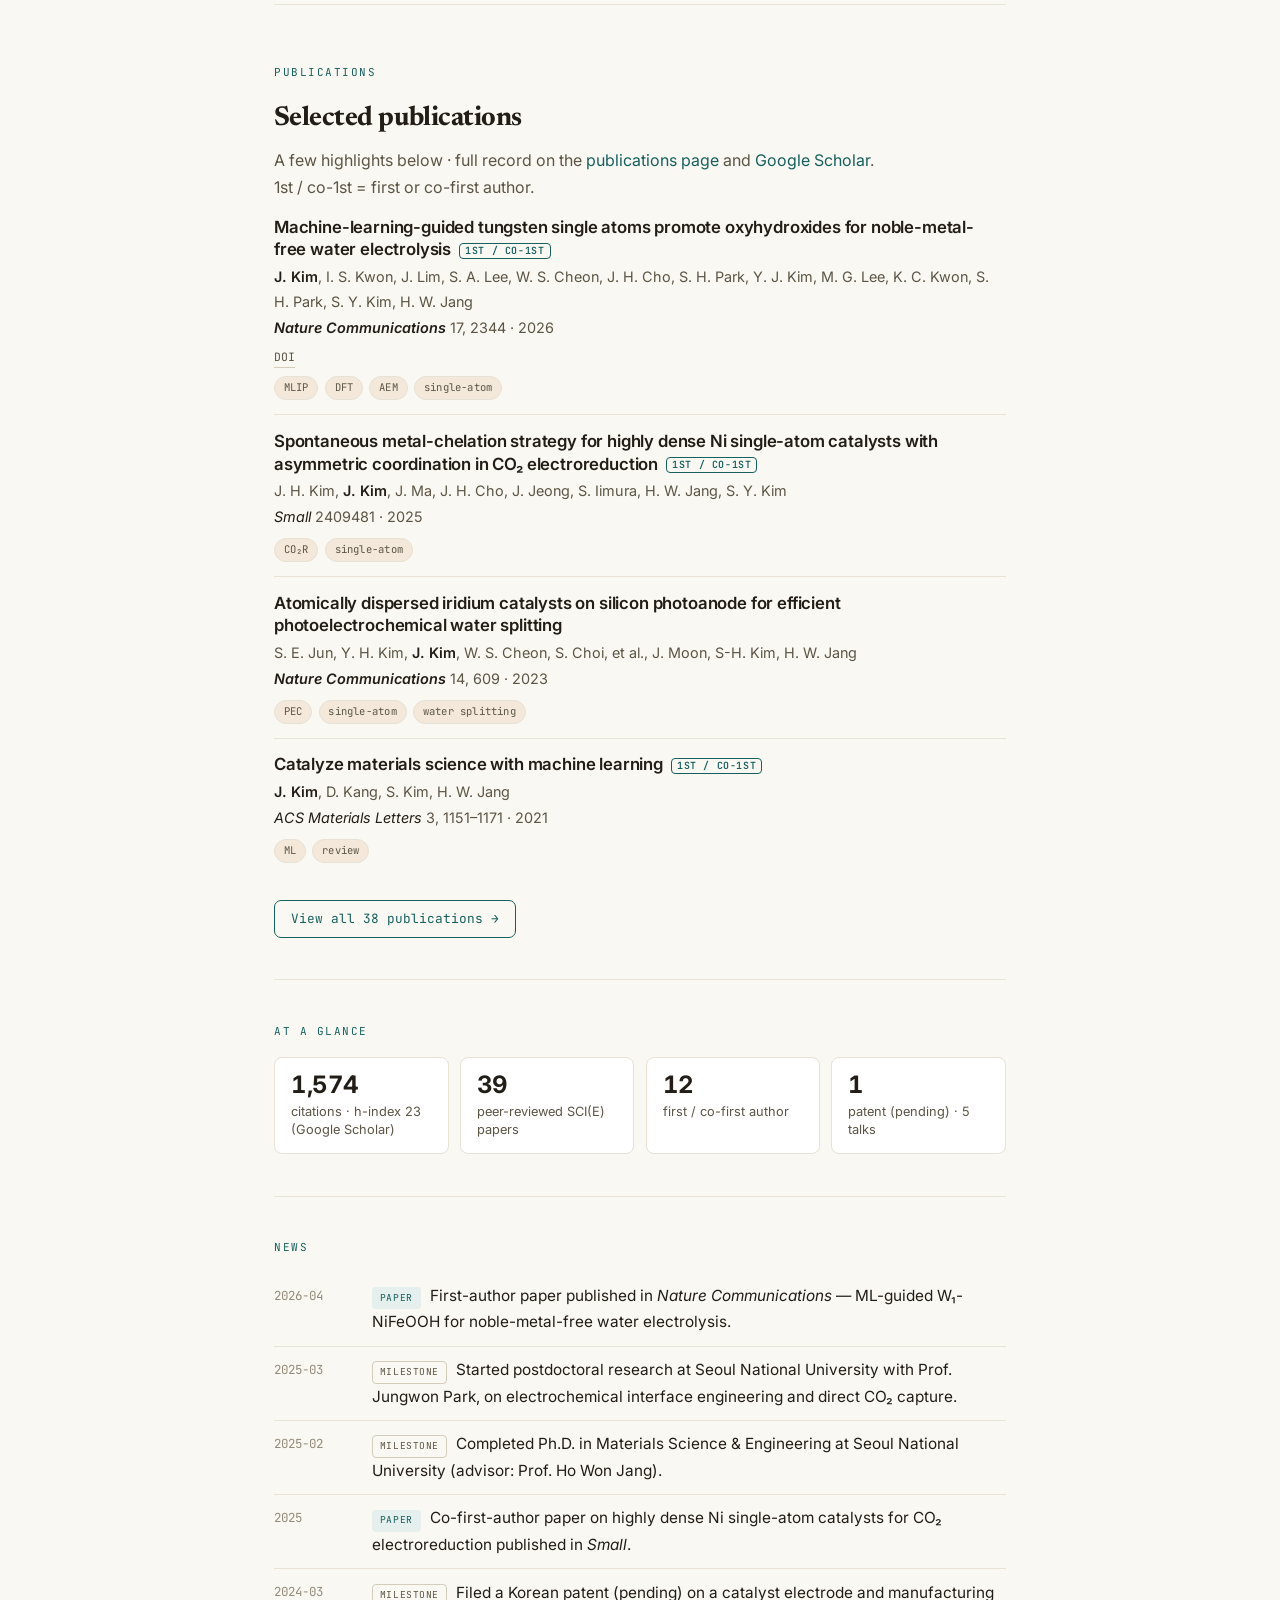
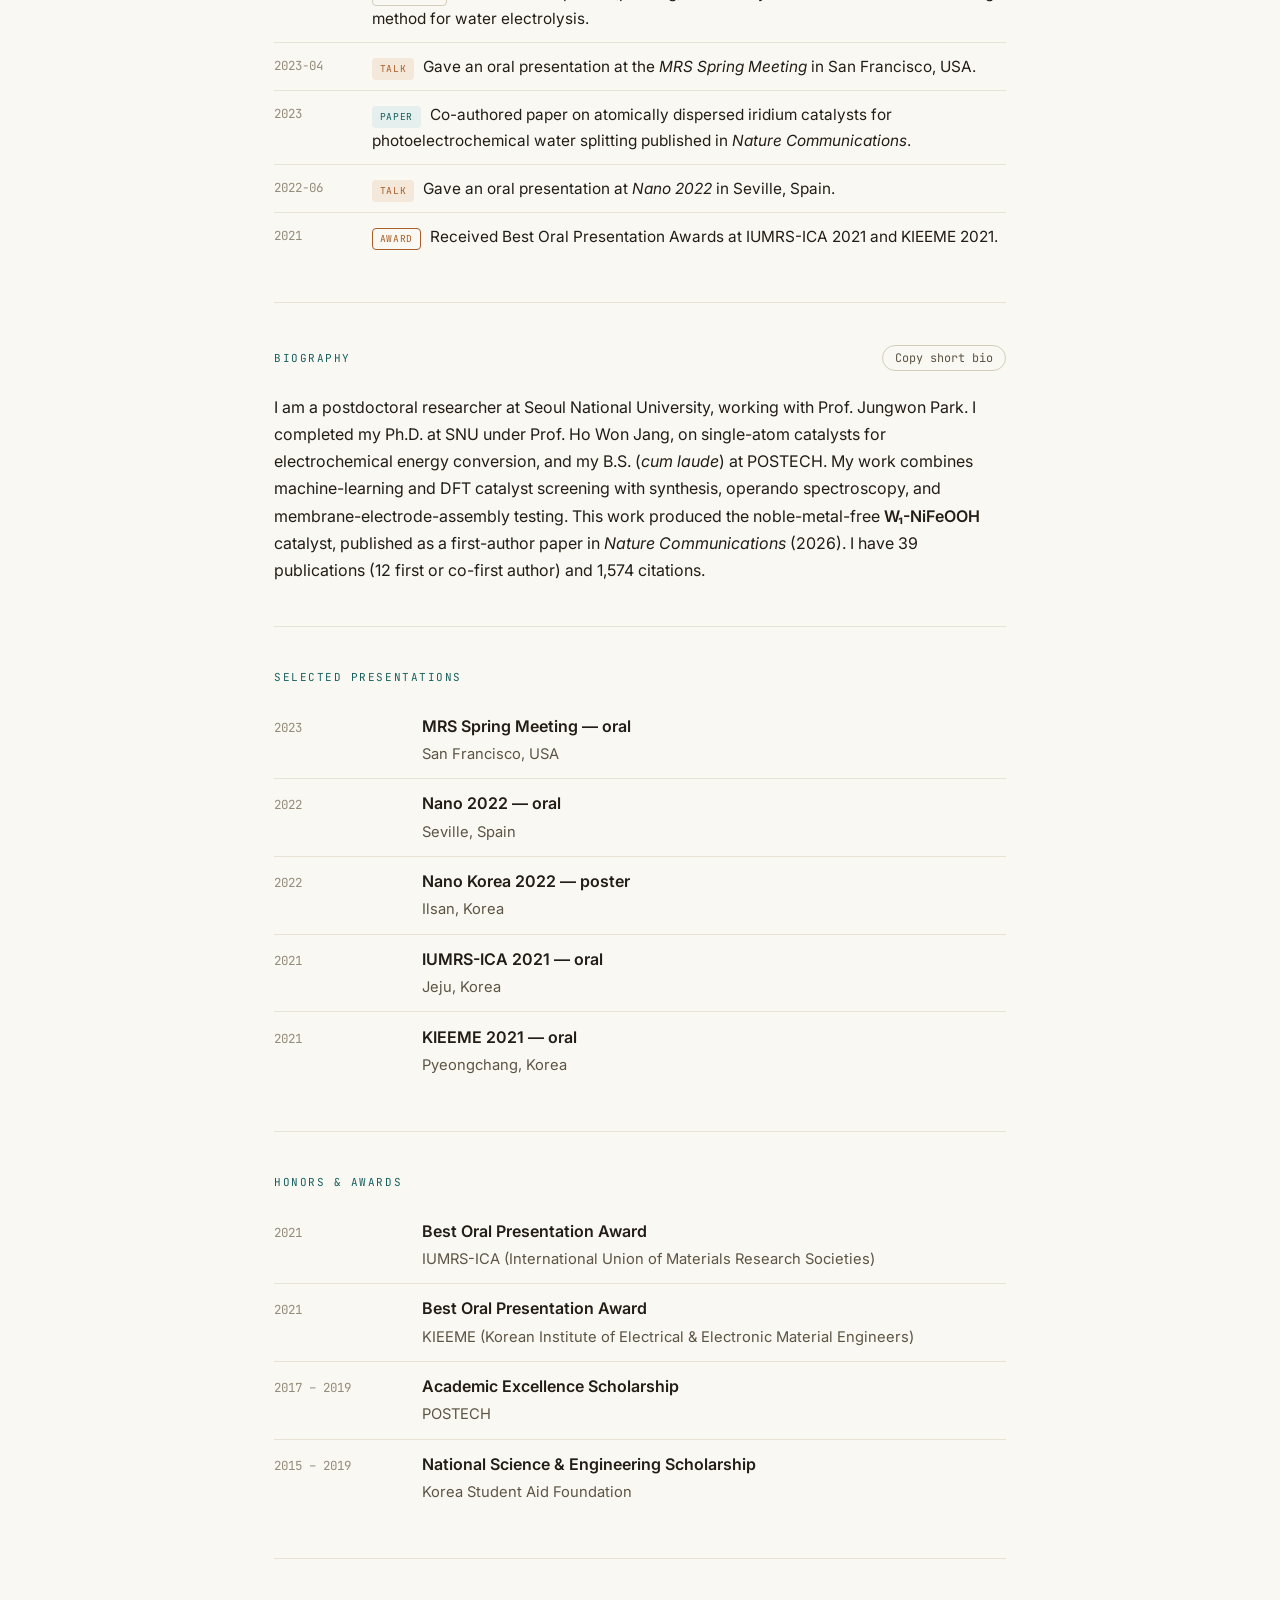
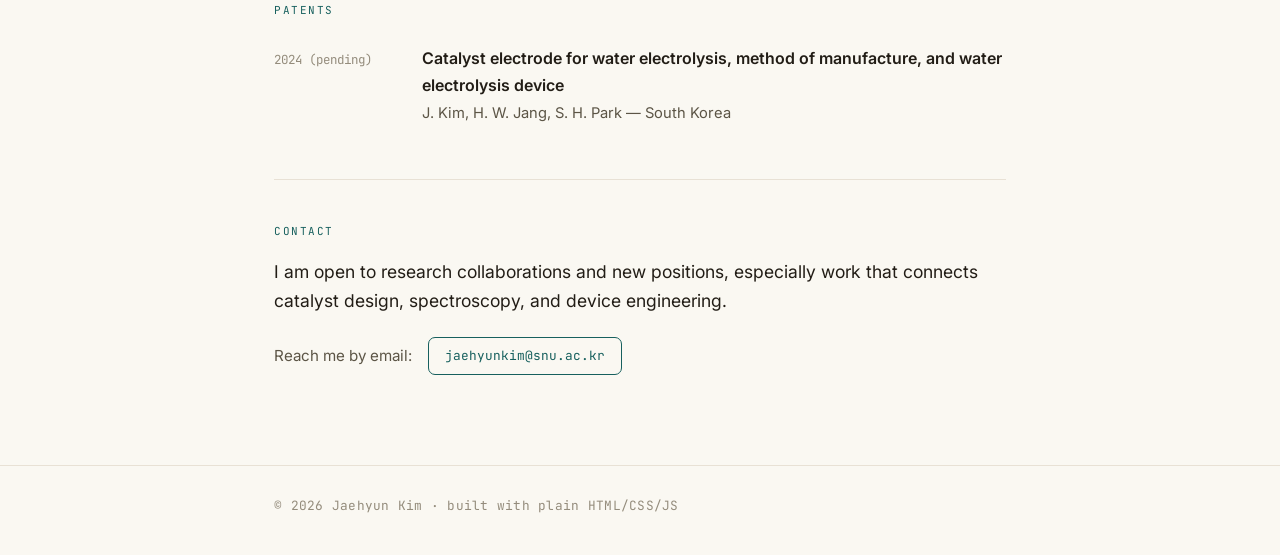
==== commit fd14a225: "Restructure homepage: lead with directions + career, not metrics Reorder per intent that the site sh" ====
--- a/index.html
+++ b/index.html
@@ -89,52 +89,52 @@
       </div>
     </section>
 
-    <!-- Metrics -->
-    <section class="block">
-      <div class="metrics-strip" id="metrics"></div>
-      <div id="affiliations-strip"></div>
-    </section>
-
-    <!-- ================= Research ================= -->
+    <!-- ================= Research directions ================= -->
     <section class="block" id="research">
       <div class="section-head">
         <div class="sec-label">Research</div>
-        <h2>High-flux electrochemical interfaces</h2>
-      </div>
-      <div class="chips" style="margin-top:0.6rem;">
-        <div class="chip hl"><div class="v">13.1 <small>A cm⁻²</small></div><div class="k">noble-metal-free AEM electrolysis @ 2.0 V (flagship)</div></div>
-        <div class="chip hl"><div class="v">3,976</div><div class="k">single-atom configurations ML-screened</div></div>
-        <div class="chip"><div class="v">~1,000×</div><div class="k">faster screening than DFT (EquiformerV2)</div></div>
-        <div class="chip"><div class="v">6</div><div class="k">reaction systems — water splitting, CO₂, NH₃ oxidation &amp; more</div></div>
-      </div>
-    </section>
-
-    <!-- Workflow -->
-    <section class="block">
-      <div class="sec-label">Workflow</div>
-      <h2 class="section-title">From computation to device</h2>
-      <div id="loop-graphic"></div>
-      <div class="loop-note" id="loop-note"></div>
-    </section>
-
-    <!-- Research directions -->
-    <section class="block">
-      <div class="sec-label">Directions</div>
+        <h2>Research directions</h2>
+        <p class="lead" style="margin-top:0.2rem;">My work spans several directions across computational and
+          experimental electrochemistry — from ML-guided catalyst design to operando mechanism and
+          device-scale interfaces. The tungsten-single-atom study further down is one worked example.</p>
+      </div>
       <div id="directions" style="margin-top:1.2rem;"></div>
     </section>
 
-    <!-- Flagship study -->
+    <!-- ================= Career & Education ================= -->
+    <section class="block" id="cv">
+      <div class="section-head">
+        <div class="sec-label">Career &amp; Education</div>
+        <h2>Career &amp; education</h2>
+        <p style="margin-top:0.6rem;"><a class="btn" href="assets/cv.pdf" target="_blank" rel="noopener">Download CV (PDF) →</a></p>
+      </div>
+      <div id="affiliations-strip" style="margin-top:1.1rem;"></div>
+    </section>
+
+    <section class="block"><div class="sec-label">Journey</div><div id="cv-education"></div></section>
+    <section class="block"><div class="sec-label">Selected Projects</div><div id="cv-experience"></div></section>
+    <section class="block"><div class="sec-label">Core Expertise</div><div id="cv-skills"></div></section>
+
+    <!-- ================= Flagship study (worked example) ================= -->
     <section class="block">
       <div class="sec-label">Flagship study · Nature Communications 2026</div>
       <h2 class="section-title">ML-guided tungsten single atoms for noble-metal-free water electrolysis</h2>
-      <p class="lead">In this first-author study, I fine-tuned EquiformerV2 on DFT data, screened the
-      configuration space, and identified W₁-NiFeOOH. I synthesized it by cyclic electrodeposition,
-      characterized it with operando Raman and synchrotron XAS, and tested it in an
-      anion-exchange-membrane electrolyzer.</p>
-      <figure class="pub-figure" style="margin-top:1.1rem;">
+      <p class="lead">One worked example of the directions above. In this first-author study, I fine-tuned
+      EquiformerV2 on DFT data, screened the configuration space, and identified W₁-NiFeOOH. I synthesized
+      it by cyclic electrodeposition, characterized it with operando Raman and synchrotron XAS, and tested
+      it in an anion-exchange-membrane electrolyzer.</p>
+      <div class="chips" style="margin-top:1.1rem;">
+        <div class="chip hl"><div class="v">13.1 <small>A cm⁻²</small></div><div class="k">noble-metal-free AEM electrolysis @ 2.0 V</div></div>
+        <div class="chip hl"><div class="v">3,976</div><div class="k">single-atom configurations ML-screened</div></div>
+        <div class="chip"><div class="v">~1,000×</div><div class="k">faster screening than DFT (EquiformerV2)</div></div>
+      </div>
+      <figure class="pub-figure" style="margin-top:1.2rem;">
         <img src="assets/pubs/natcomm2026_fig1.jpg" alt="Machine learning-guided catalyst screening (Nature Communications 2026, Fig. 1)" loading="lazy" />
         <figcaption>Fig. 1 — ML-guided catalyst screening: EquiformerV2 + DFT, OER activity volcano, and raw-material cost analysis. <em>Nature Communications</em> 17, 2344 (2026).</figcaption>
       </figure>
+      <div class="sec-label" style="margin-top:1.7rem;">Computation → device, in this study</div>
+      <div id="loop-graphic" style="margin-top:0.6rem;"></div>
+      <div class="loop-note" id="loop-note"></div>
     </section>
 
     <!-- ================= Publications ================= -->
@@ -151,27 +151,24 @@
       <p style="margin-top:1.4rem;"><a class="btn" id="pub-viewall" href="publications.html">View all publications →</a></p>
     </section>
 
+    <!-- ================= At a glance (bibliometrics) ================= -->
+    <section class="block">
+      <div class="sec-label">At a glance</div>
+      <div class="chips" style="margin-top:1rem;">
+        <div class="chip"><div class="v">1,574</div><div class="k">citations · h-index 23 (Google Scholar)</div></div>
+        <div class="chip"><div class="v">39</div><div class="k">peer-reviewed SCI(E) papers</div></div>
+        <div class="chip"><div class="v">12</div><div class="k">first / co-first author</div></div>
+        <div class="chip"><div class="v">1</div><div class="k">patent (pending) · 5 talks</div></div>
+      </div>
+    </section>
+
     <!-- ================= News ================= -->
     <section class="block" id="news">
       <div class="sec-label">News</div>
       <ul class="news-list" id="news-all" style="margin-top:1rem;"></ul>
     </section>
 
-    <!-- ================= CV ================= -->
-    <section class="block" id="cv">
-      <div class="section-head">
-        <div class="sec-label">Curriculum Vitae</div>
-        <h2>CV</h2>
-        <p style="margin-top:0.6rem;"><a class="btn" href="assets/cv.pdf" target="_blank" rel="noopener">Download PDF →</a></p>
-      </div>
-      <div class="chips" style="margin-top:1rem;">
-        <div class="chip hl"><div class="v">1,574</div><div class="k">citations · h-index 23 (Google Scholar)</div></div>
-        <div class="chip"><div class="v">39</div><div class="k">peer-reviewed SCI(E) papers</div></div>
-        <div class="chip"><div class="v">12</div><div class="k">first / co-first author</div></div>
-        <div class="chip"><div class="v">1</div><div class="k">patent (pending) · 5 talks</div></div>
-      </div>
-    </section>
-
+    <!-- ================= Biography ================= -->
     <section class="block">
       <div class="section-title-row">
         <div class="sec-label" style="margin-bottom:0;">Biography</div>
@@ -180,14 +177,11 @@
       <p class="prose" id="bio-text" style="margin-top:1rem;"></p>
     </section>
 
-    <section class="block"><div class="sec-label">Journey</div><div id="cv-education"></div></section>
-    <section class="block"><div class="sec-label">Selected Projects</div><div id="cv-experience"></div></section>
-    <section class="block"><div class="sec-label">Core Expertise</div><div id="cv-skills"></div></section>
     <section class="block" id="talks-block" style="display:none;"><div class="sec-label">Selected Presentations</div><div id="cv-talks"></div></section>
     <section class="block" id="honors-block" style="display:none;"><div class="sec-label">Honors &amp; Awards</div><div id="cv-honors"></div></section>
     <section class="block" id="patents-block" style="display:none;"><div class="sec-label">Patents</div><div id="cv-patents"></div></section>
 
-    <!-- ================= Work with me ================= -->
+    <!-- ================= Contact ================= -->
     <section class="block" id="contact">
       <div class="sec-label">Contact</div>
       <div id="work-with-me" style="margin-top:1rem;"></div>
@@ -204,7 +198,6 @@
   <script src="js/main.js?v=15"></script>
   <script>
     document.addEventListener("DOMContentLoaded", () => {
-      renderMetrics("metrics");
       renderAffilTimeline("affiliations-strip");
       renderLoopGraphic("loop-graphic", "loop-note");
       renderDirections("directions");
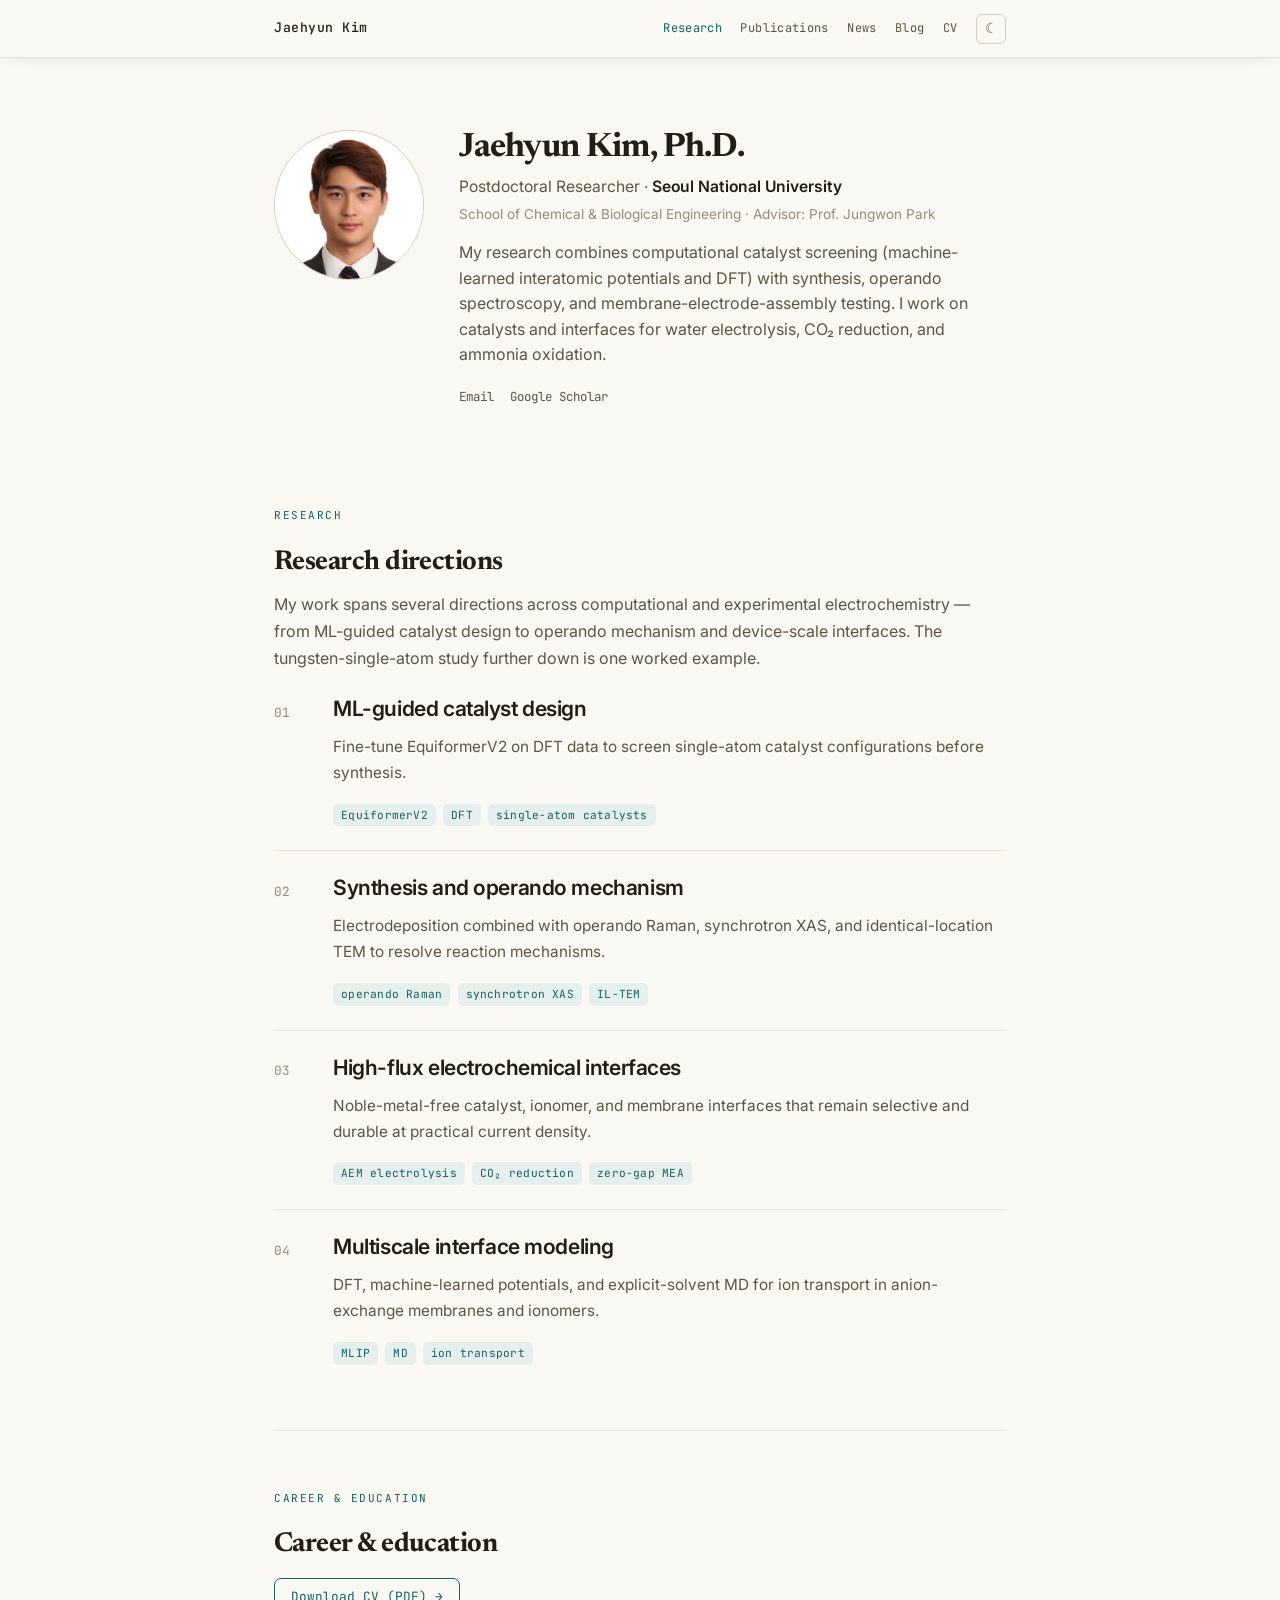
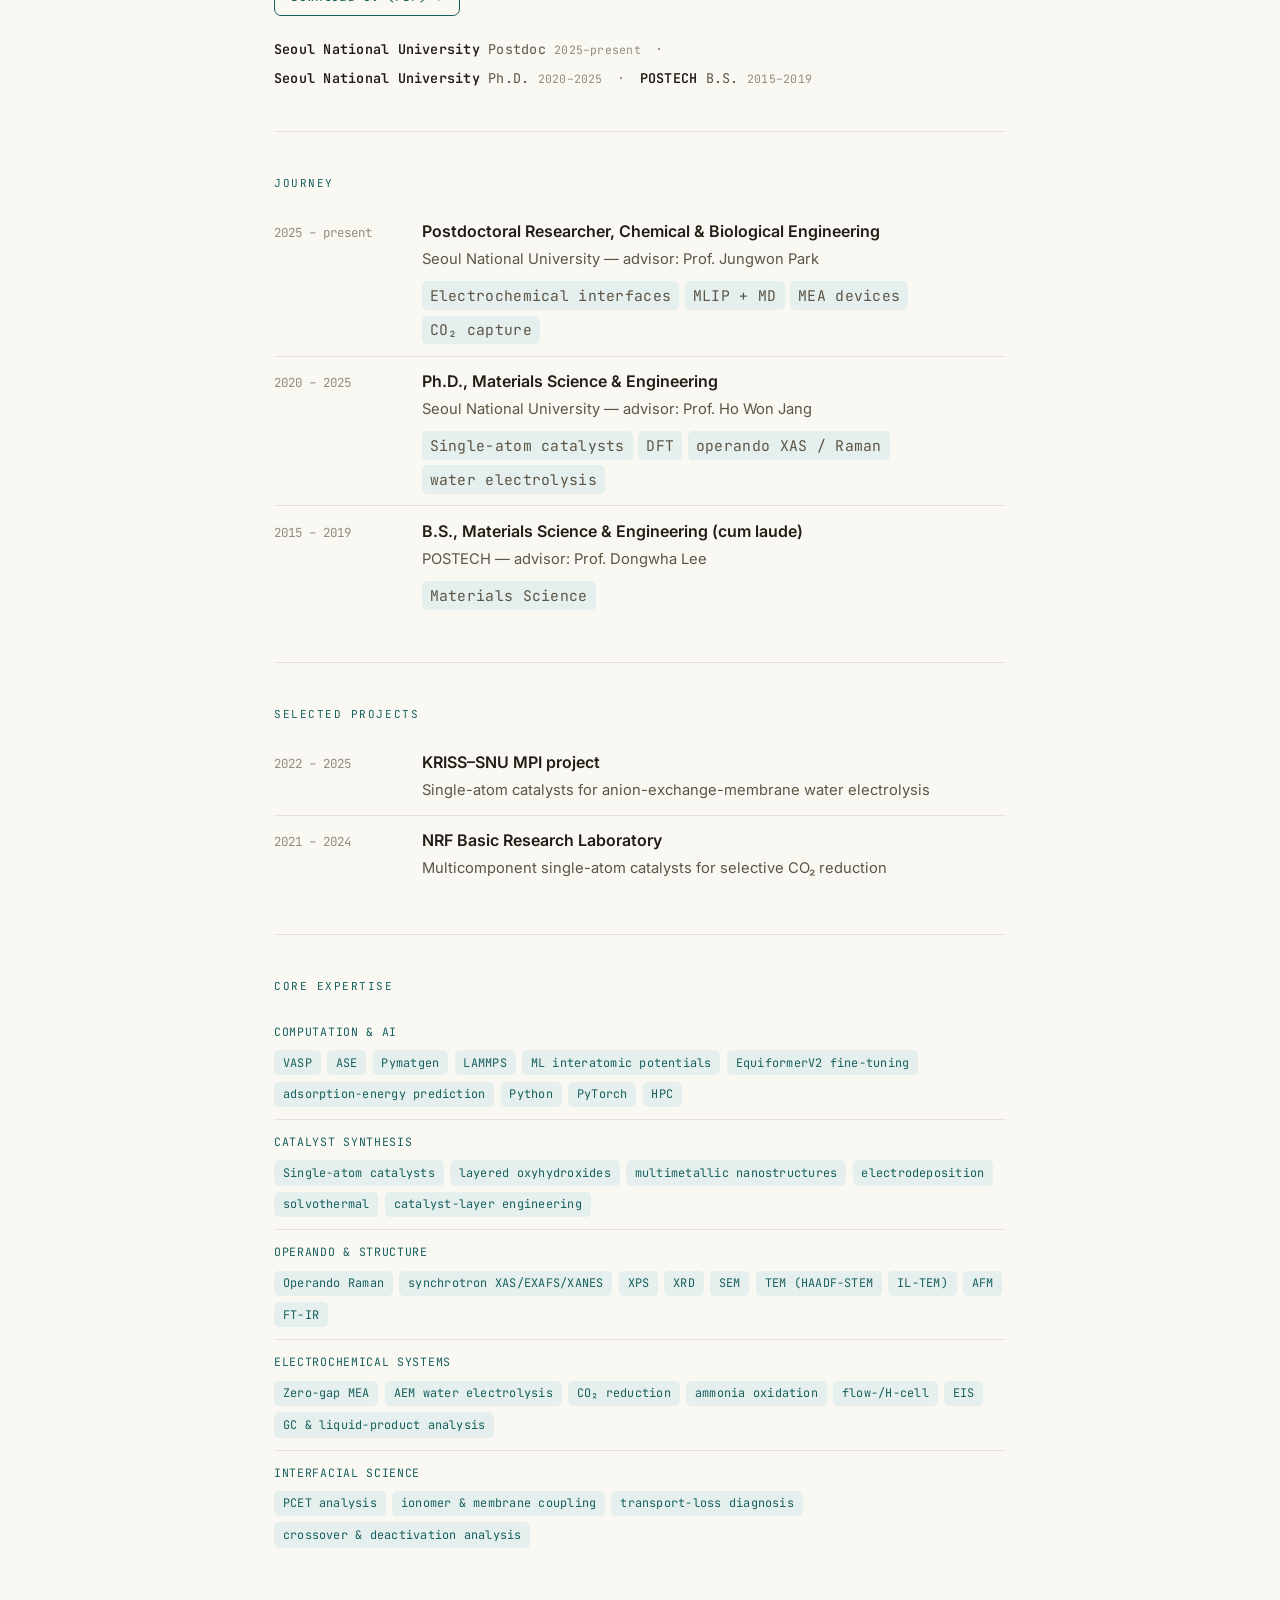
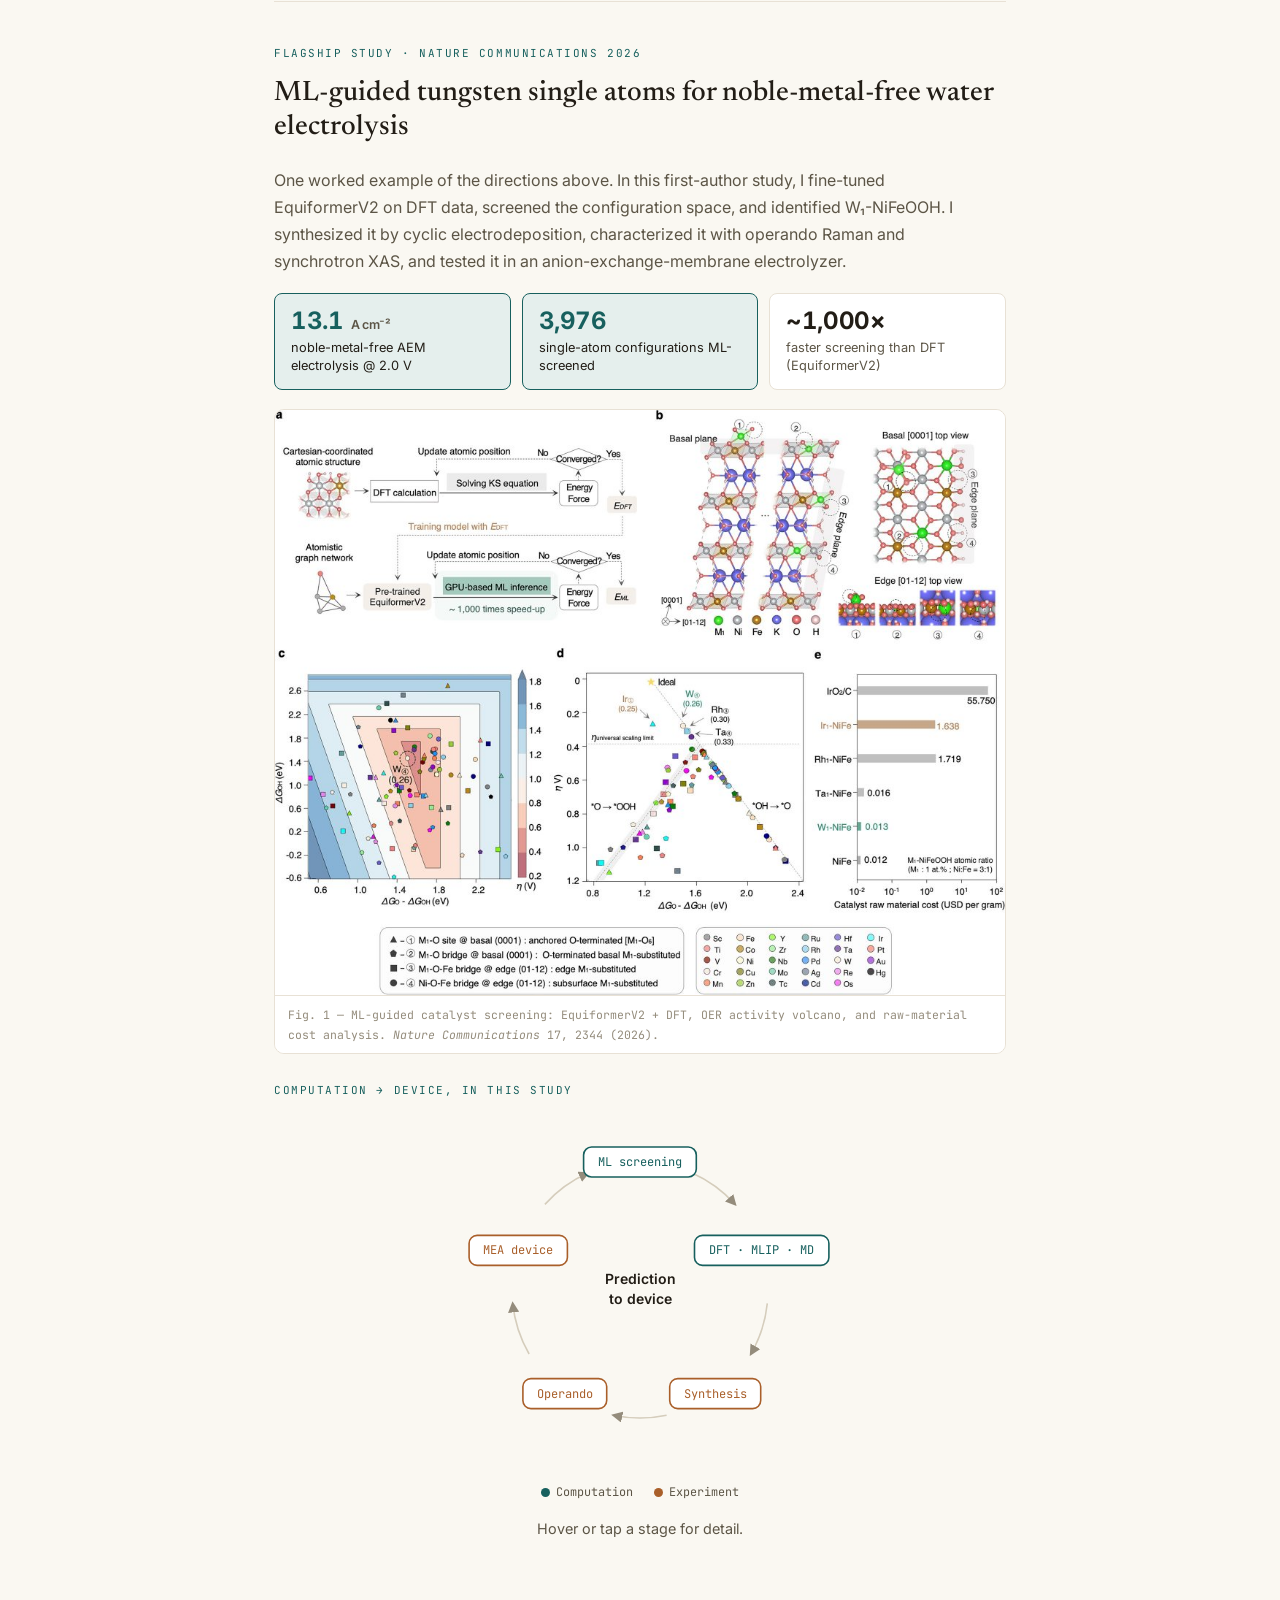
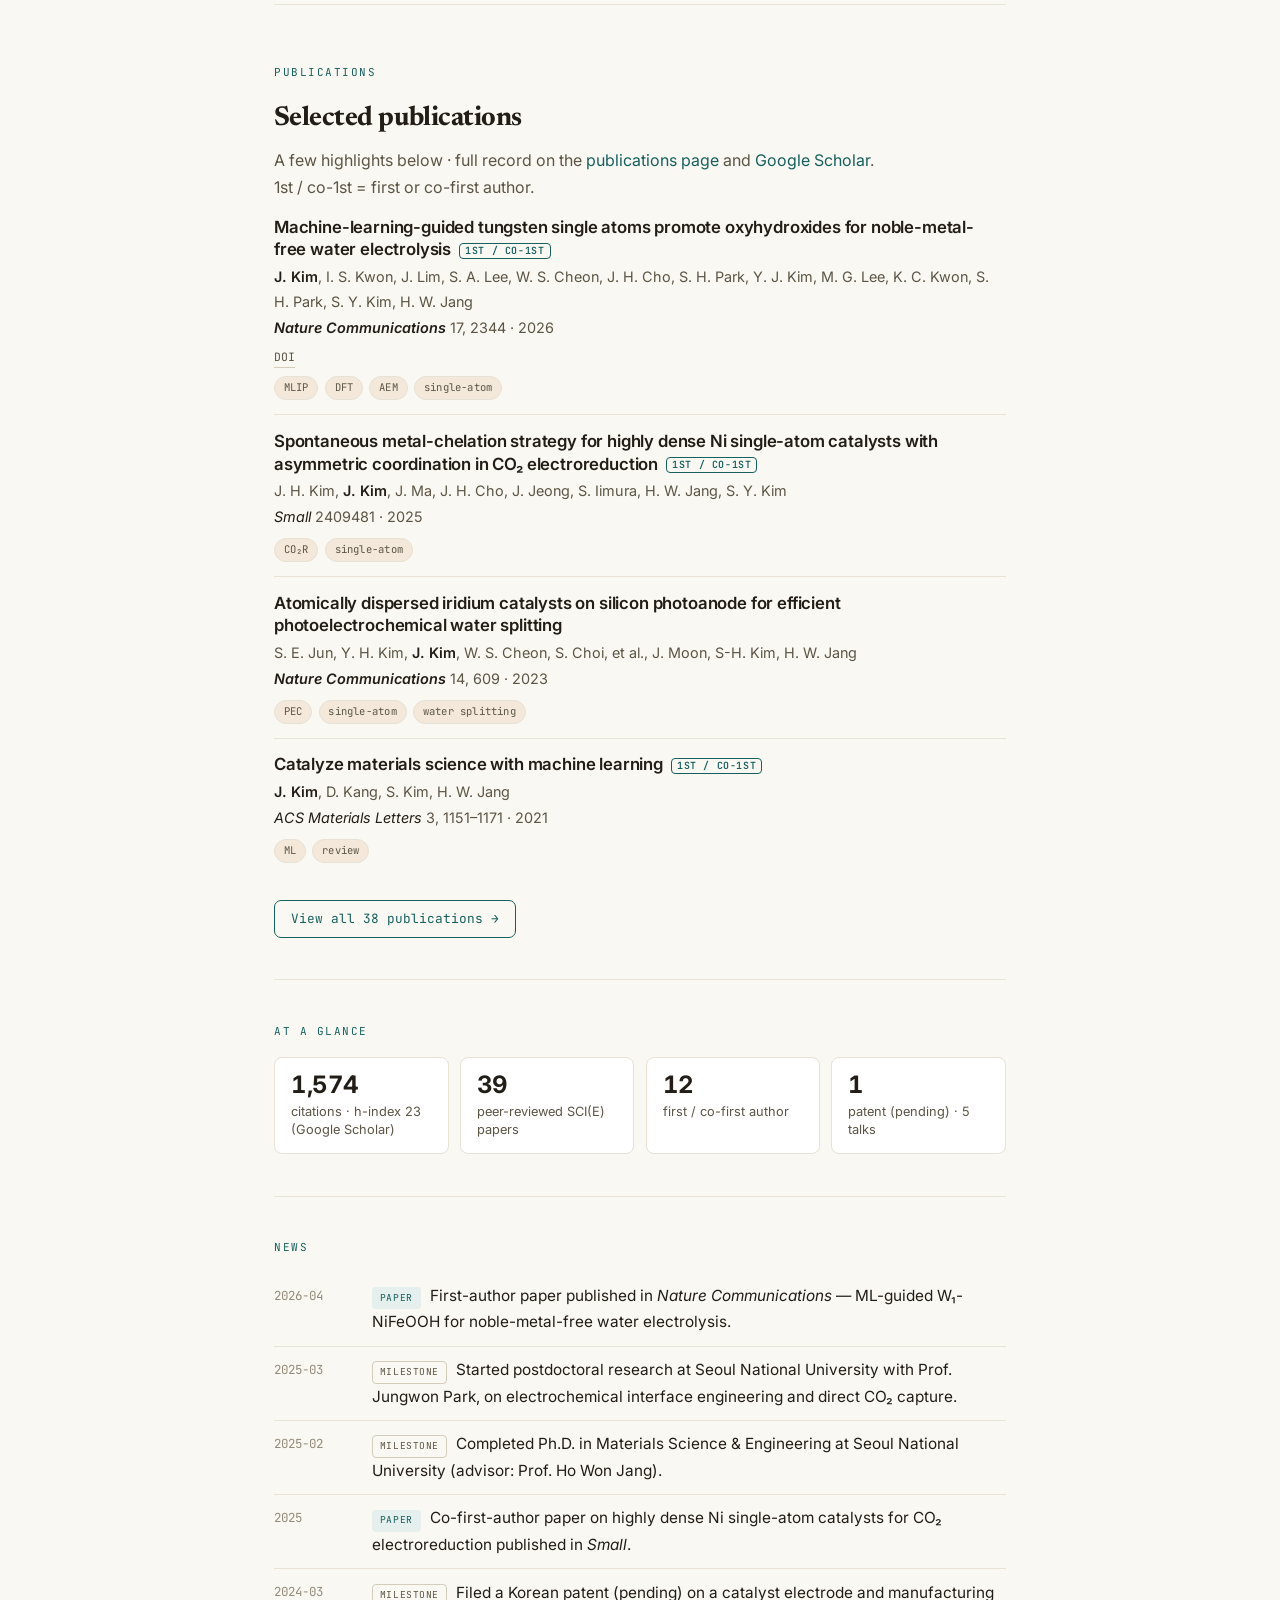
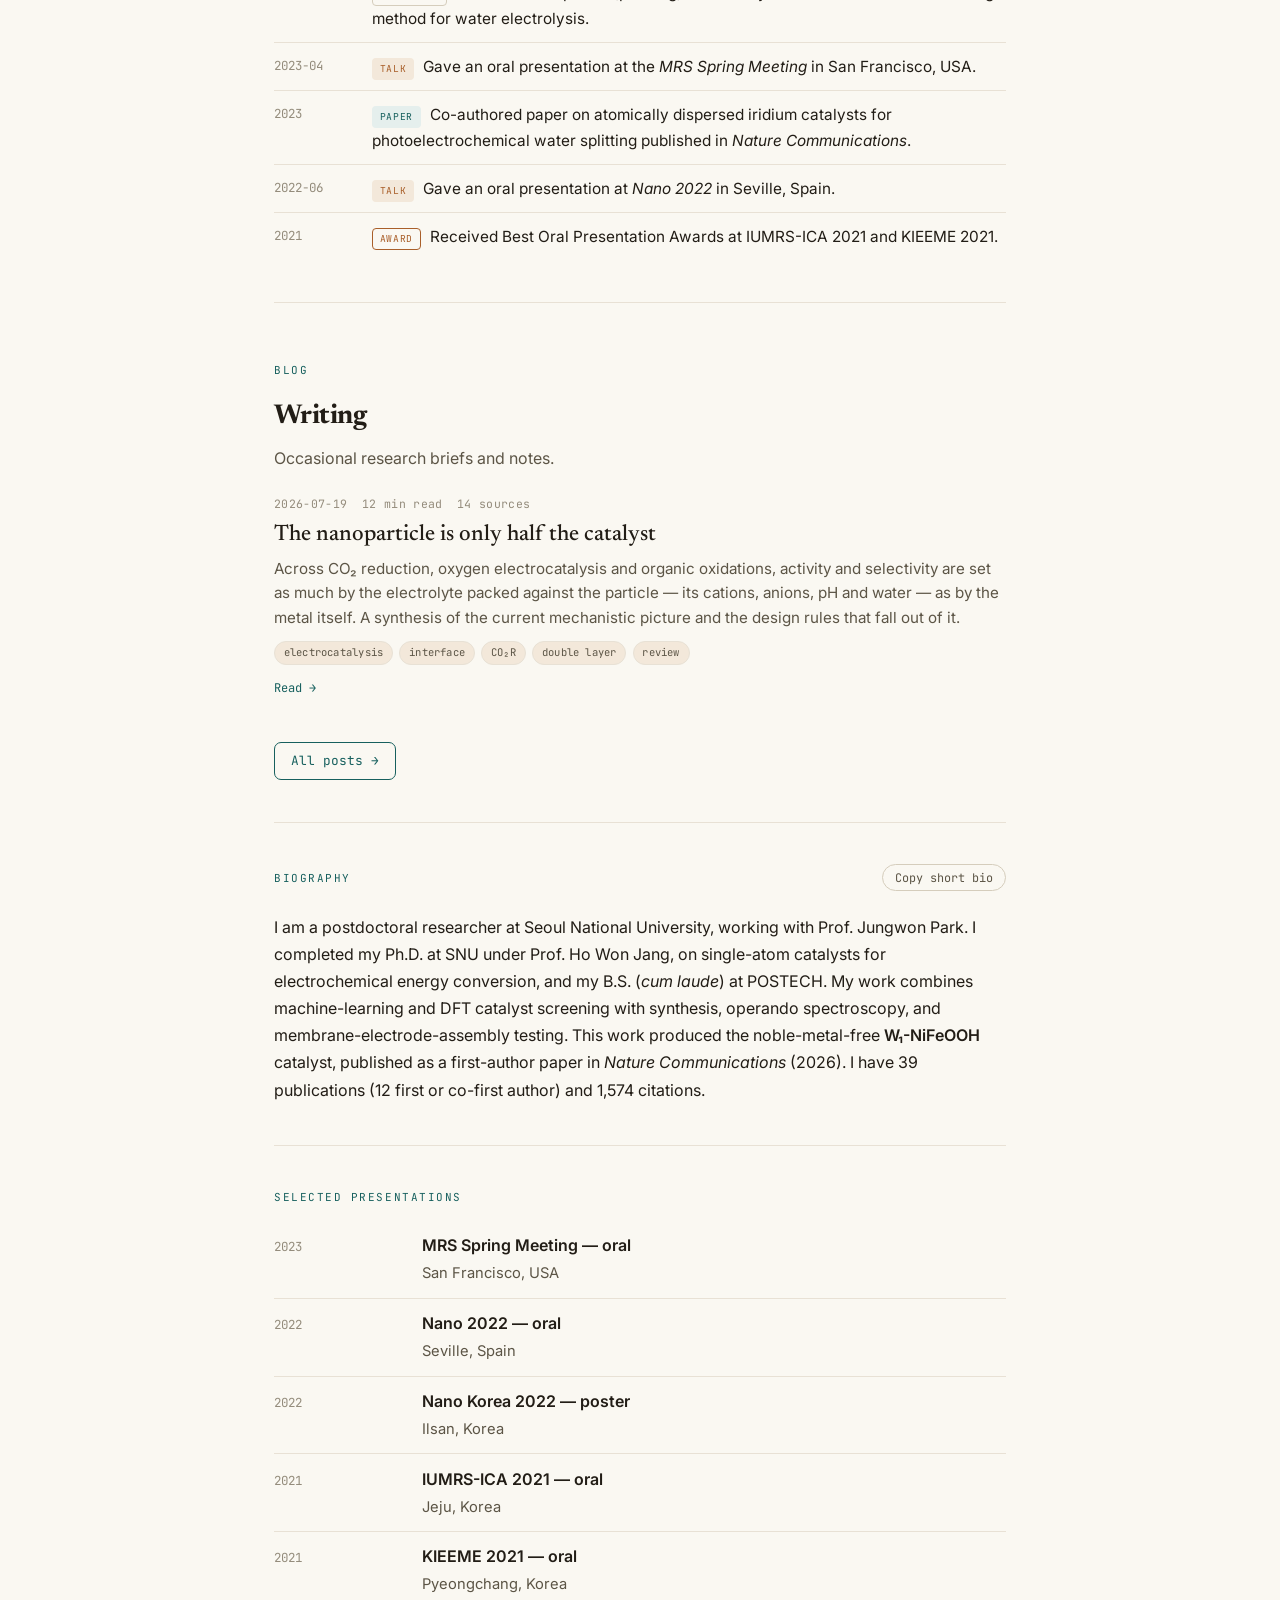
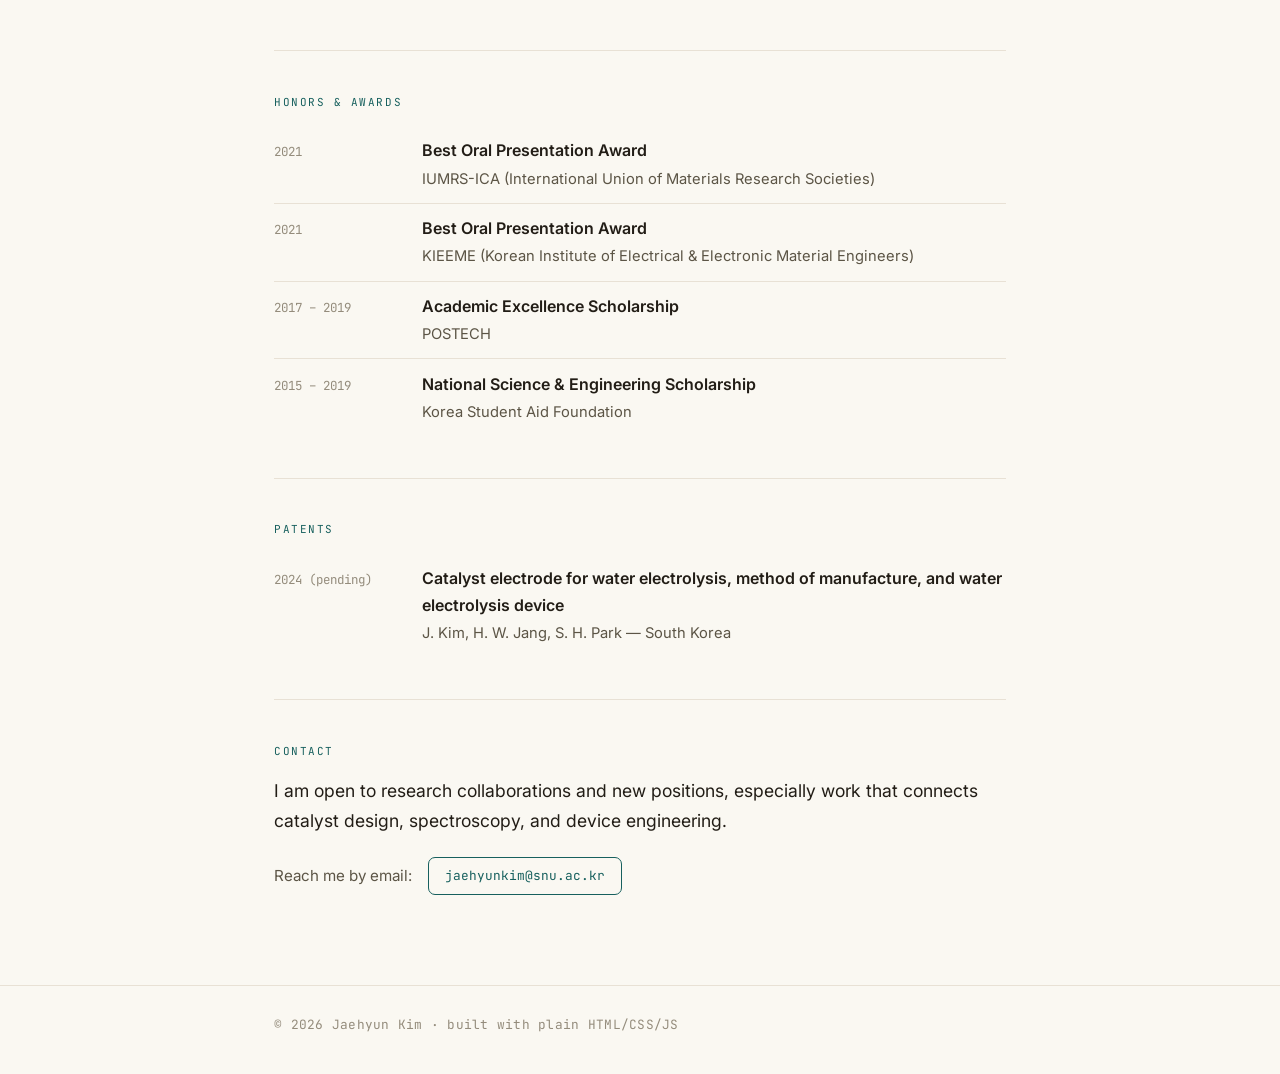
==== commit 0a6076e9: "Add Blog section + first post (Interface Catalysis brief) - New "Blog" nav tab on all pages -> blog." ====
--- a/index.html
+++ b/index.html
@@ -24,7 +24,7 @@
       document.documentElement.dataset.theme = s || (d ? "dark" : "light");
     })();
   </script>
-  <link rel="stylesheet" href="css/style.css?v=15" />
+  <link rel="stylesheet" href="css/style.css?v=17" />
   <script type="application/ld+json">
   {
     "@context": "https://schema.org",
@@ -52,6 +52,7 @@
         <a href="#research">Research</a>
         <a href="#publications">Publications</a>
         <a href="#news">News</a>
+        <a href="blog.html">Blog</a>
         <a href="#cv">CV</a>
         <button id="theme-toggle" title="Toggle dark mode">☾</button>
       </nav>
@@ -168,6 +169,17 @@
       <ul class="news-list" id="news-all" style="margin-top:1rem;"></ul>
     </section>
 
+    <!-- ================= Blog / Writing ================= -->
+    <section class="block" id="writing">
+      <div class="section-head">
+        <div class="sec-label">Blog</div>
+        <h2>Writing</h2>
+        <p class="lead" style="margin-top:0.2rem;">Occasional research briefs and notes.</p>
+      </div>
+      <div id="blog-recent" style="margin-top:1rem;"></div>
+      <p style="margin-top:1.2rem;"><a class="btn" href="blog.html">All posts →</a></p>
+    </section>
+
     <!-- ================= Biography ================= -->
     <section class="block">
       <div class="section-title-row">
@@ -194,8 +206,8 @@
     </div>
   </footer>
 
-  <script src="js/data.js?v=15"></script>
-  <script src="js/main.js?v=15"></script>
+  <script src="js/data.js?v=17"></script>
+  <script src="js/main.js?v=17"></script>
   <script>
     document.addEventListener("DOMContentLoaded", () => {
       renderAffilTimeline("affiliations-strip");
@@ -205,6 +217,7 @@
       const viewAll = document.getElementById("pub-viewall");
       if (viewAll) viewAll.textContent = "View all " + PUBLICATIONS.length + " publications →";
       renderNews("news-all");
+      renderBlog("blog-recent", 2);
       renderBio("bio-text", "copy-bio");
       renderCVList("cv-education", CV.education);
       renderCVList("cv-experience", CV.experience);
--- a/css/style.css
+++ b/css/style.css
@@ -480,8 +480,8 @@
 .pub-item .pub-links { margin-top: 0.45rem; display: flex; gap: 0.9rem; flex-wrap: wrap; }
 .pub-item .pub-links a { font-family: var(--mono); font-size: 0.72rem; color: var(--text-soft); border-bottom: 1px solid var(--line-strong); }
 .pub-item .pub-links a:hover { color: var(--accent); border-color: var(--accent); text-decoration: none; }
-.pub-item .pub-tags { margin-top: 0.5rem; display: flex; gap: 0.4rem; flex-wrap: wrap; }
-.pub-item .pub-tag {
+.pub-tags { margin-top: 0.5rem; display: flex; gap: 0.4rem; flex-wrap: wrap; }
+.pub-tag {
   font-family: var(--mono);
   font-size: 0.66rem;
   letter-spacing: 0.02em;
@@ -491,6 +491,18 @@
   border-radius: 999px;
   padding: 0.13rem 0.55rem;
 }
+
+/* ---------- Blog ---------- */
+.blog-card { display: block; padding: 1.4rem 0; border-top: 1px solid var(--line); text-decoration: none; color: inherit; }
+.blog-card:first-of-type { border-top: none; padding-top: 0.4rem; }
+.blog-card:hover { text-decoration: none; }
+.blog-card:hover .blog-title { color: var(--accent); }
+.blog-card:hover .blog-more { text-decoration: underline; text-underline-offset: 2px; }
+.blog-meta { display: flex; gap: 0.9rem; flex-wrap: wrap; font-family: var(--mono); font-size: 0.72rem; color: var(--text-faint); letter-spacing: 0.03em; }
+.blog-title { font-family: var(--serif); font-weight: 500; font-size: 1.4rem; line-height: 1.22; letter-spacing: 0; margin-top: 0.5rem; color: var(--text); transition: color 0.15s ease; }
+.blog-dek { font-size: 0.95rem; color: var(--text-soft); margin-top: 0.5rem; line-height: 1.6; }
+.blog-card .pub-tags { margin-top: 0.7rem; }
+.blog-more { display: inline-block; margin-top: 0.8rem; font-family: var(--mono); font-size: 0.75rem; color: var(--accent); }
 
 /* ---------- News ---------- */
 .news-list { list-style: none; }
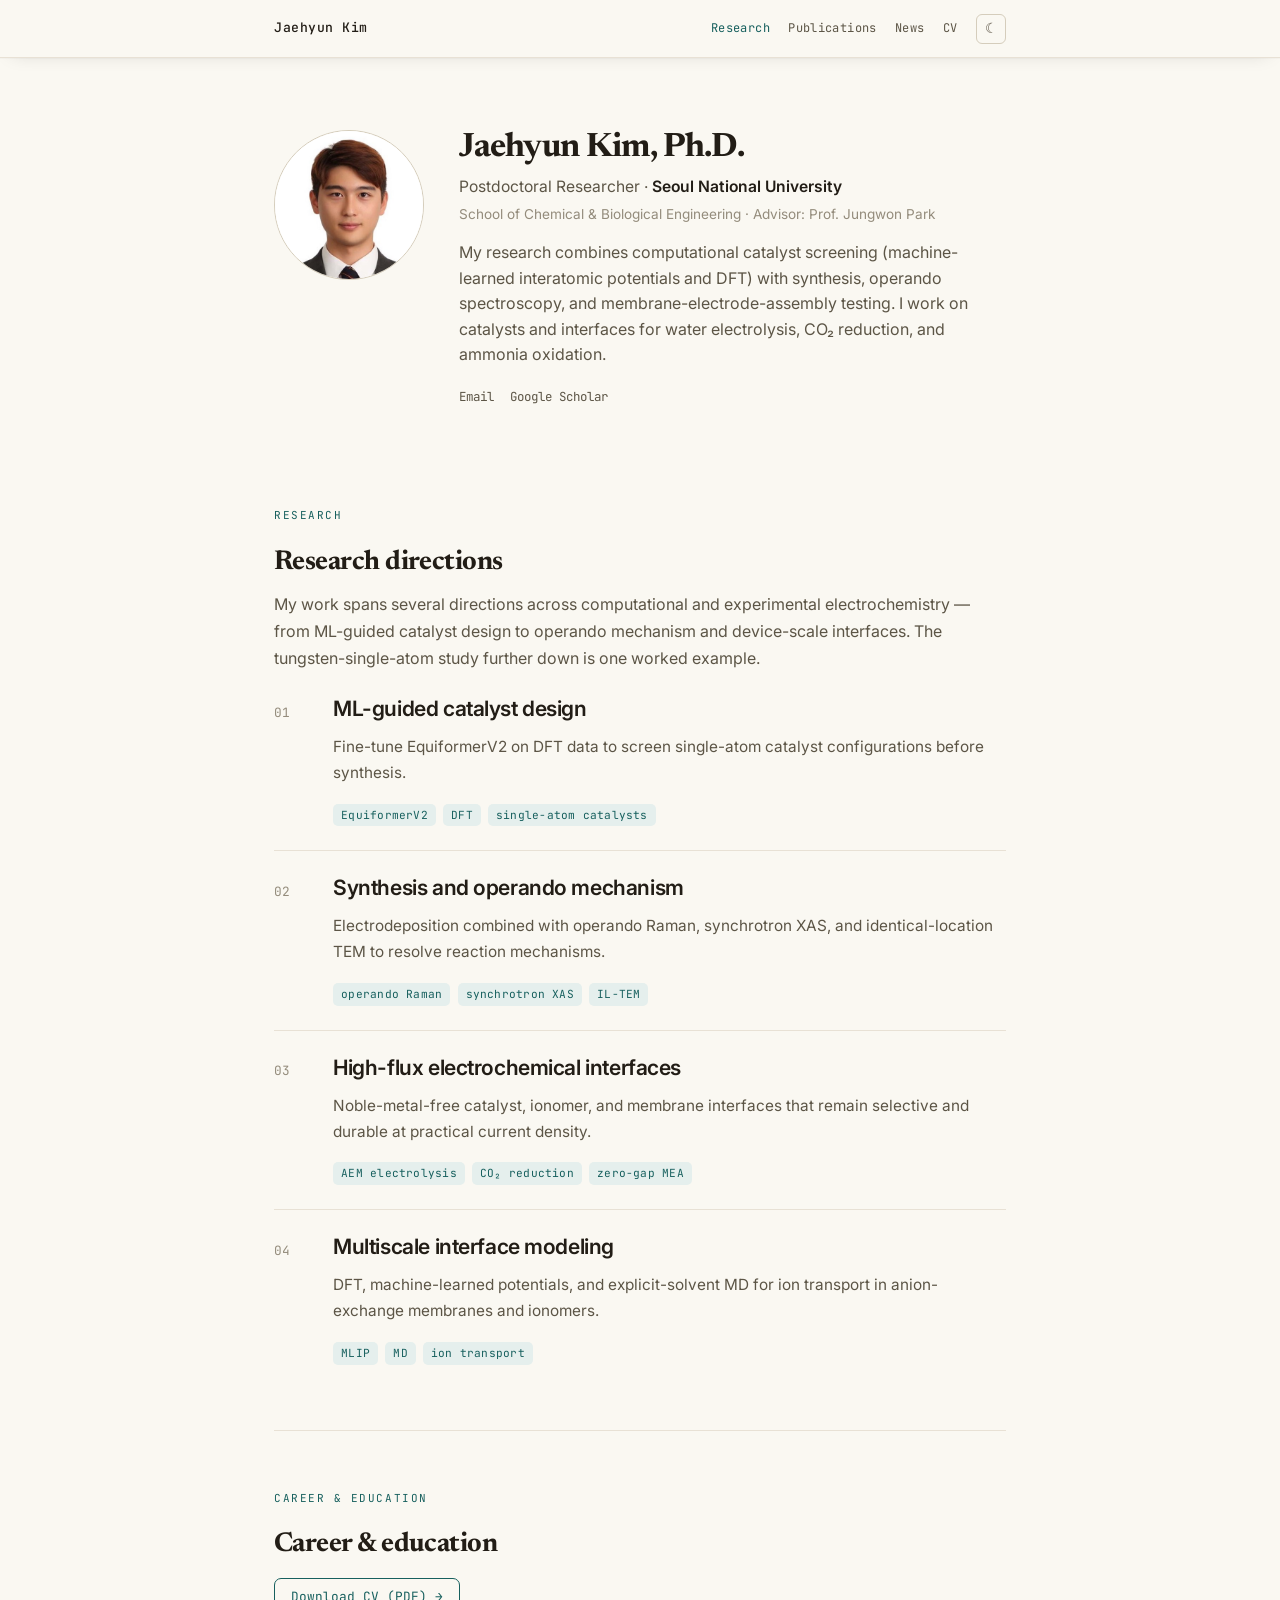
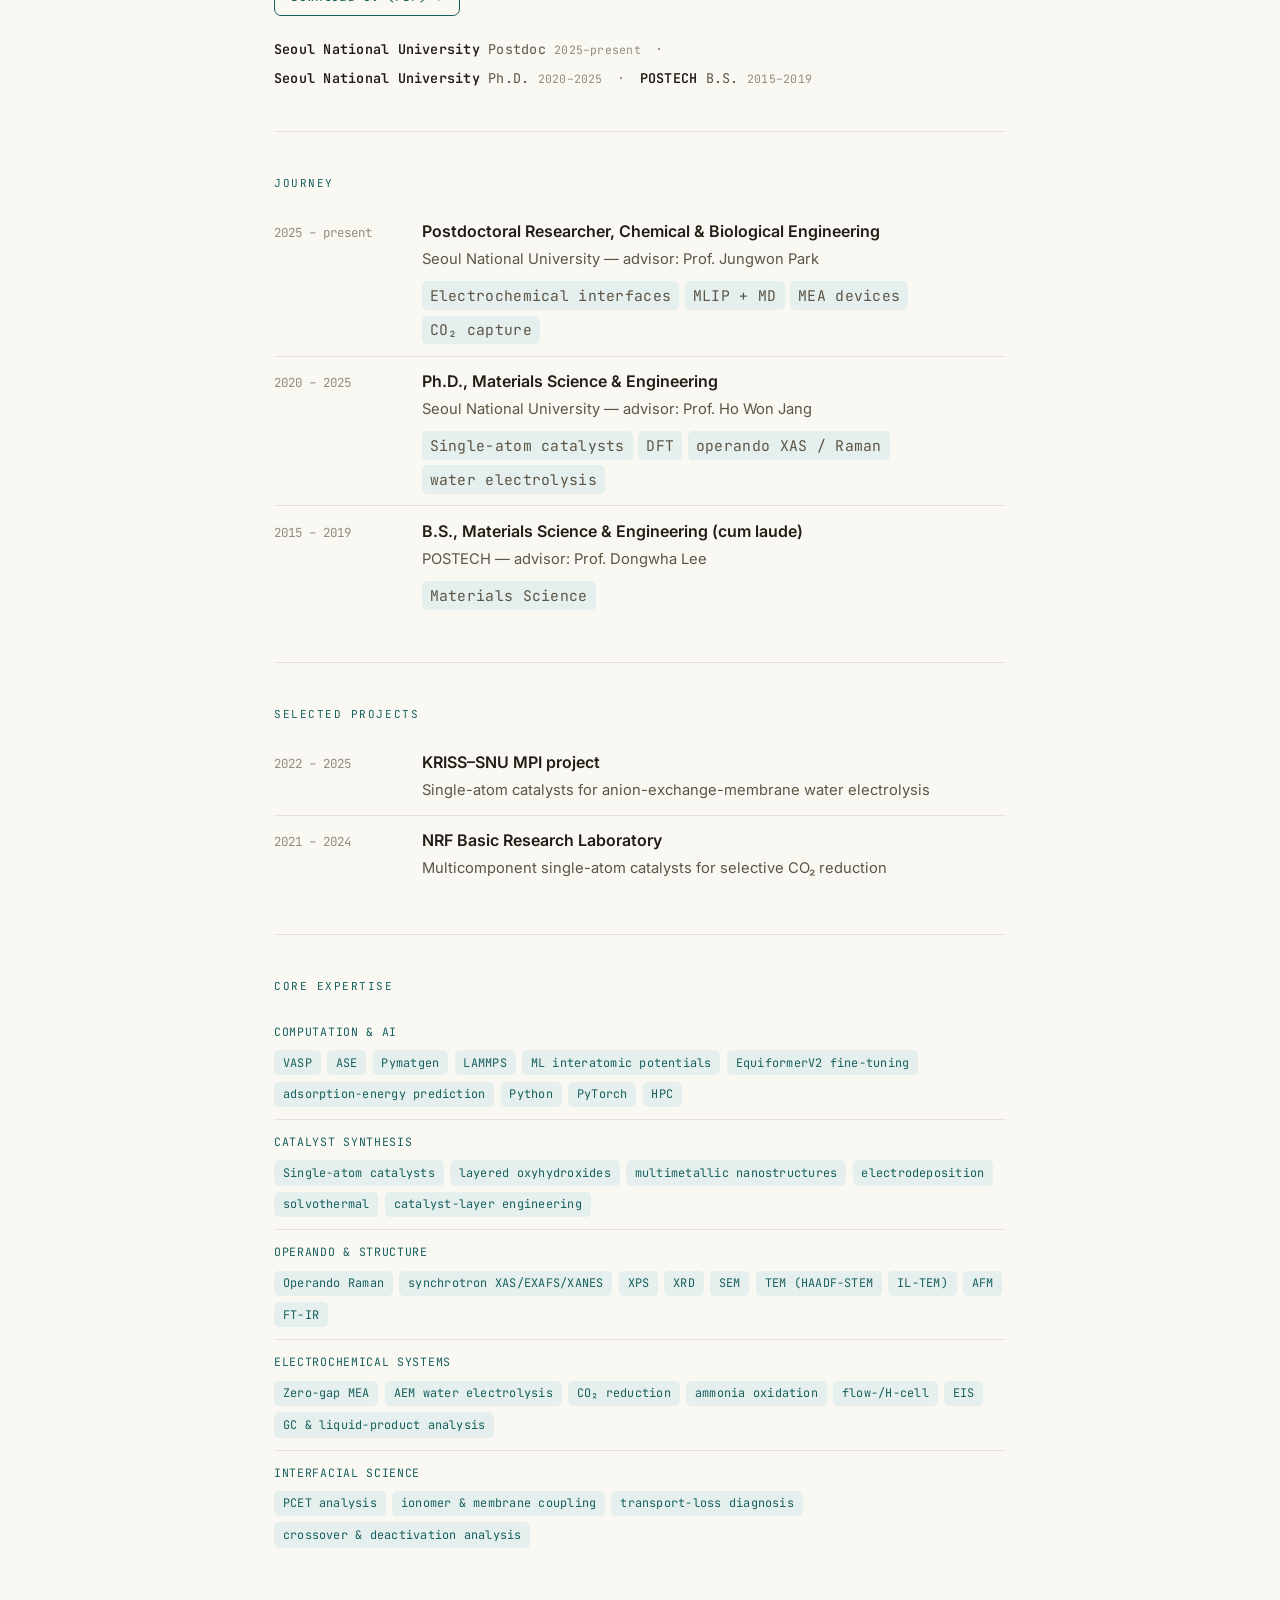
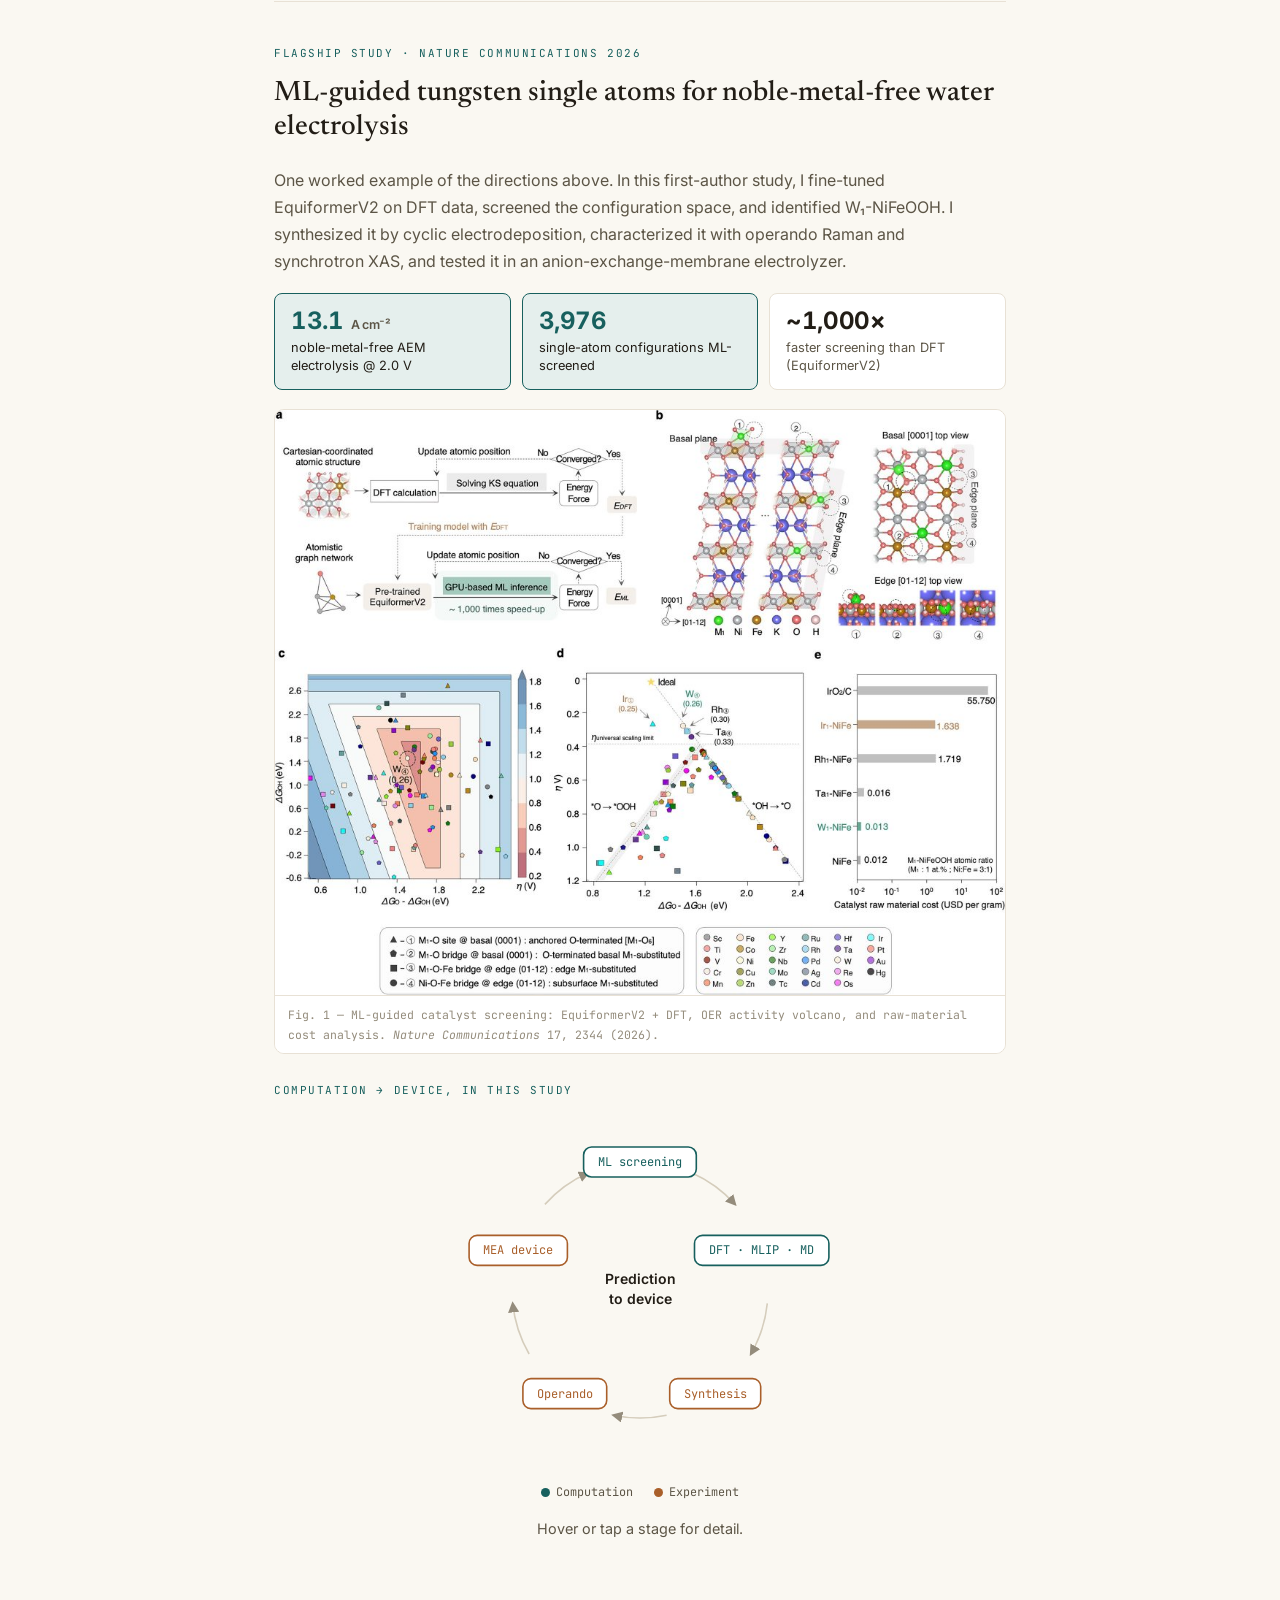
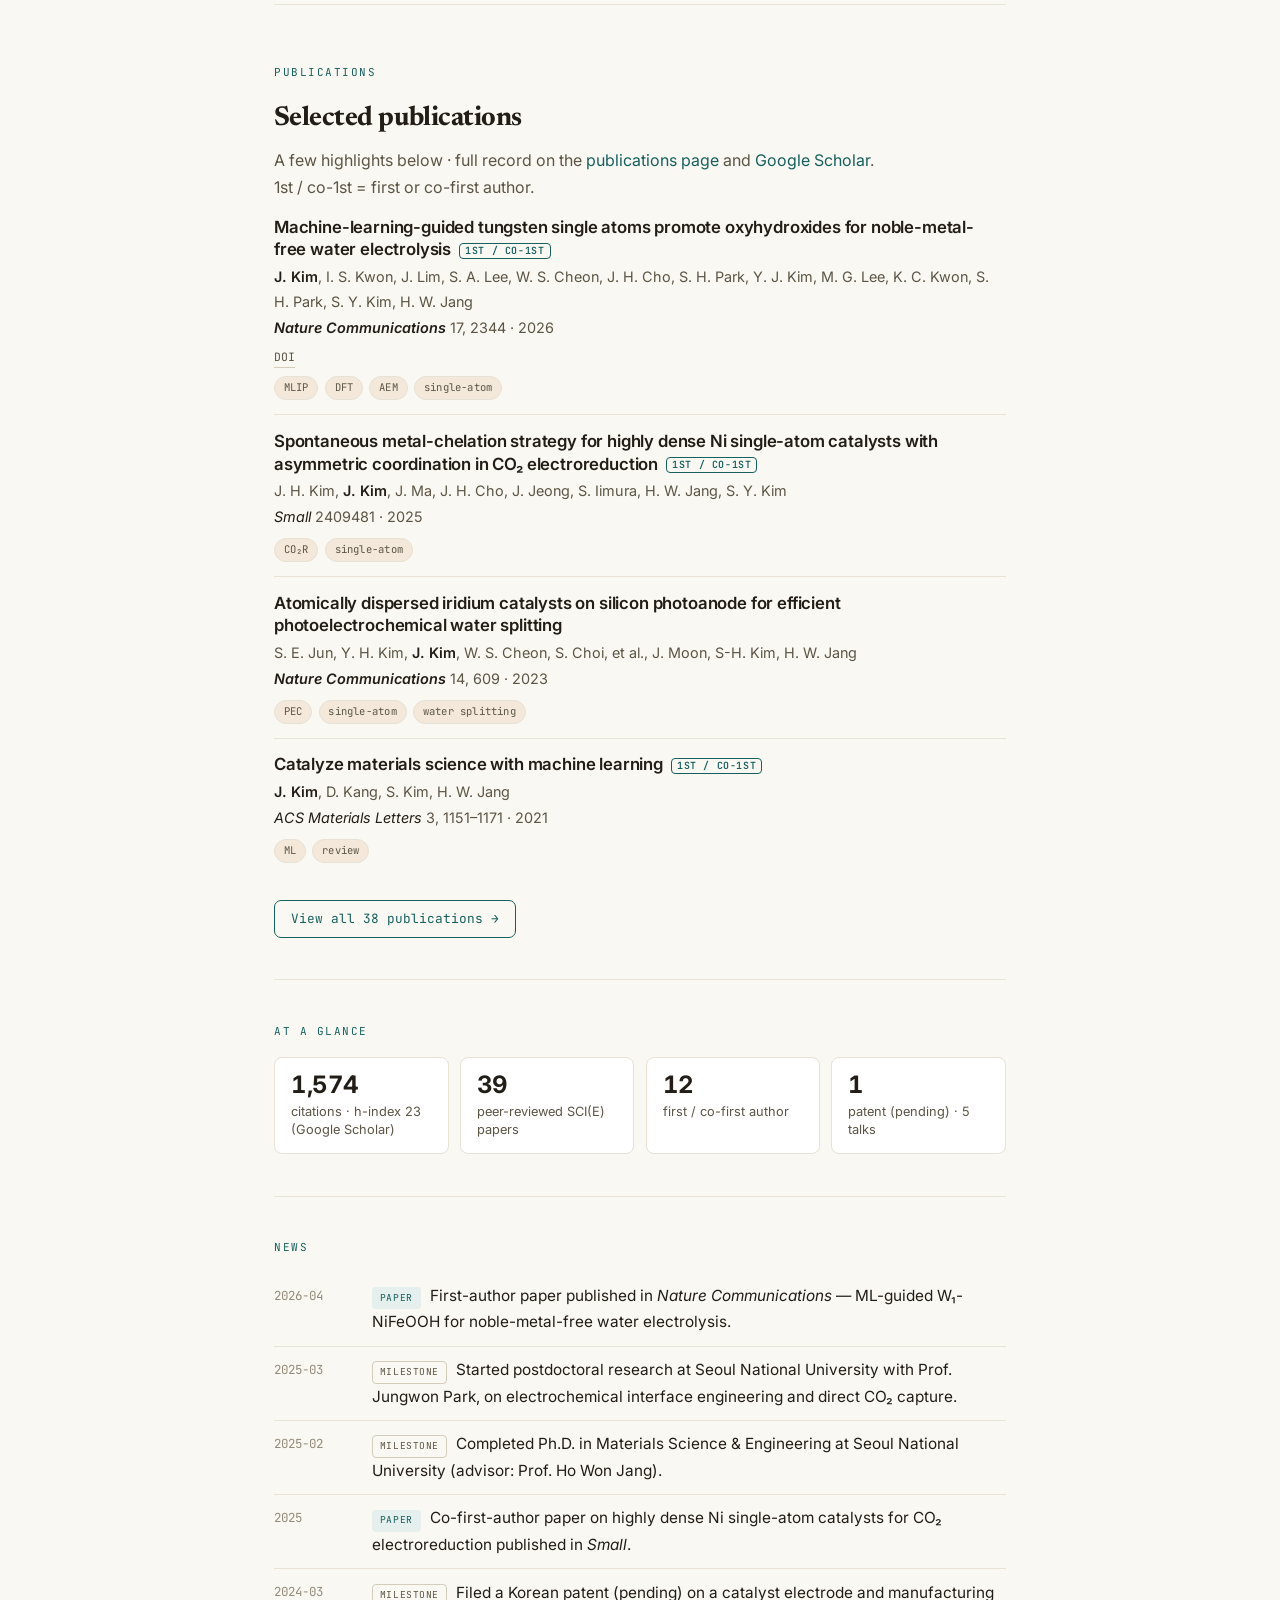
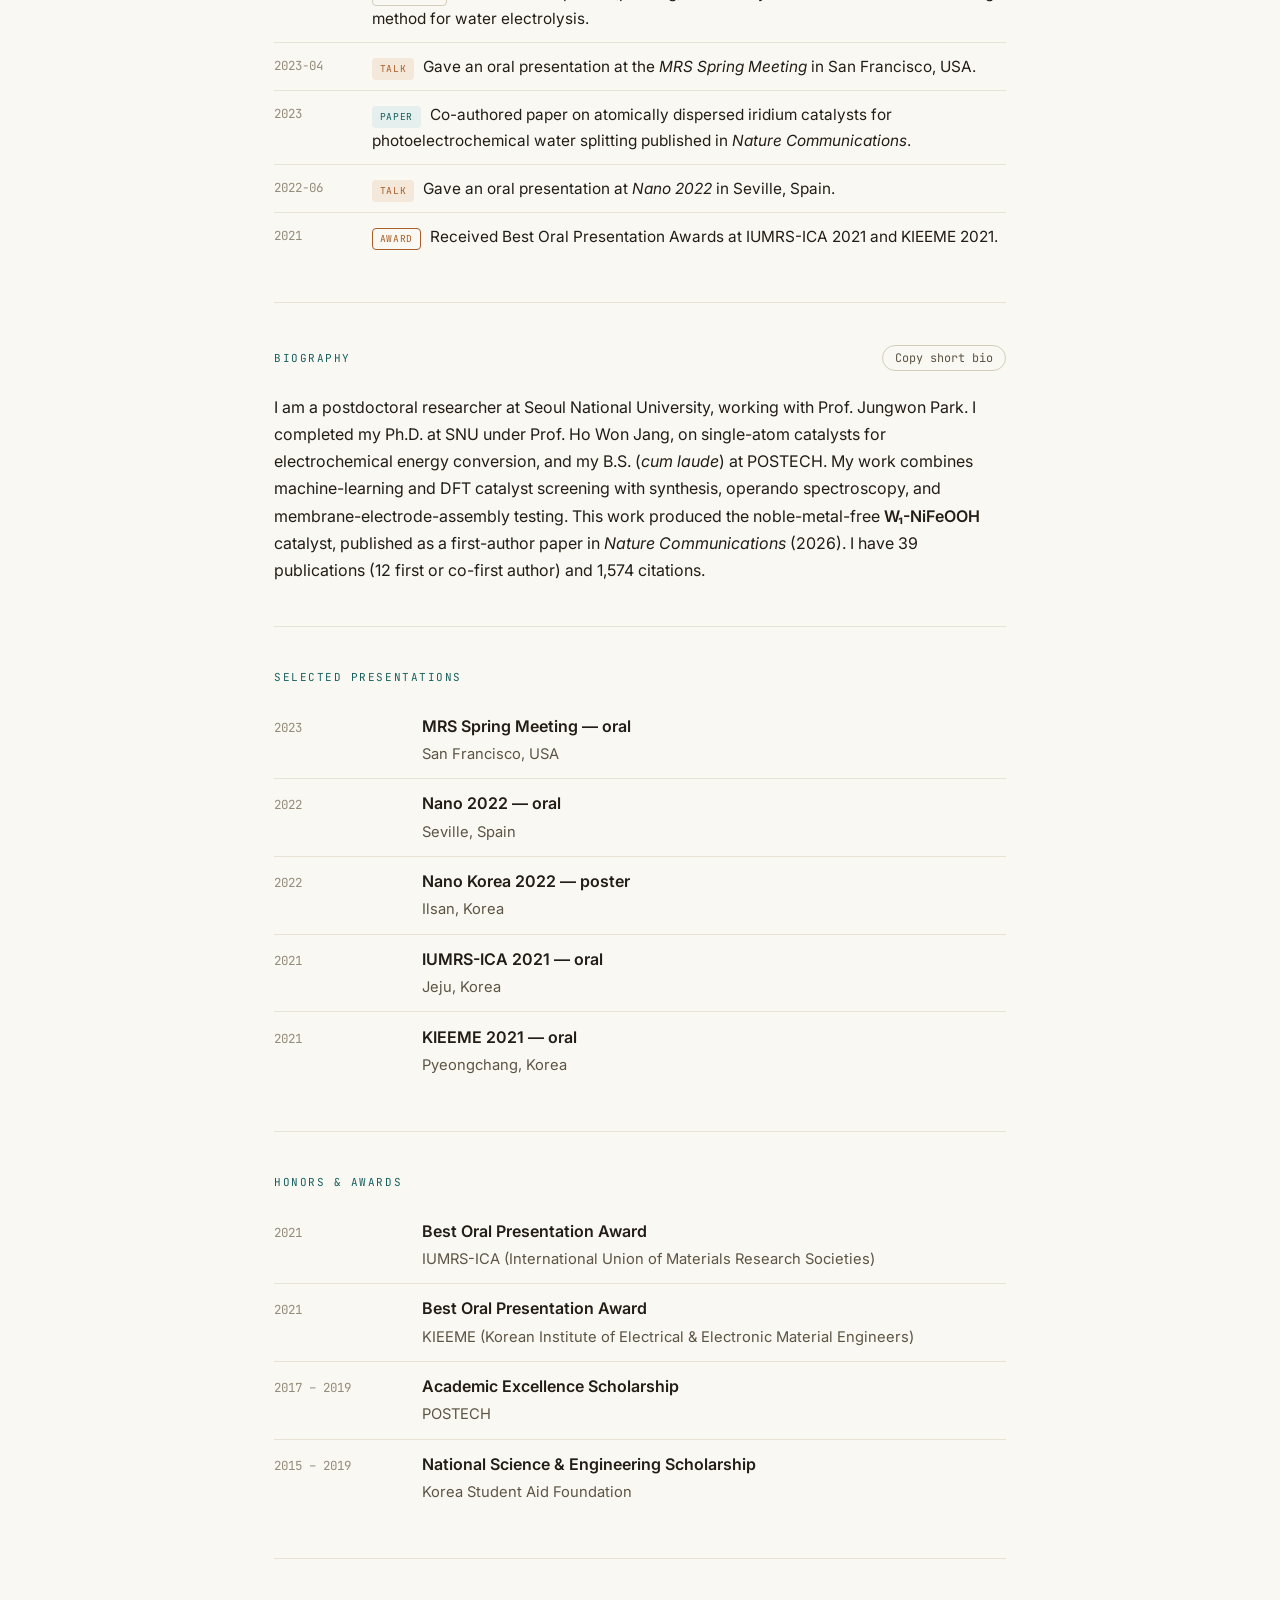
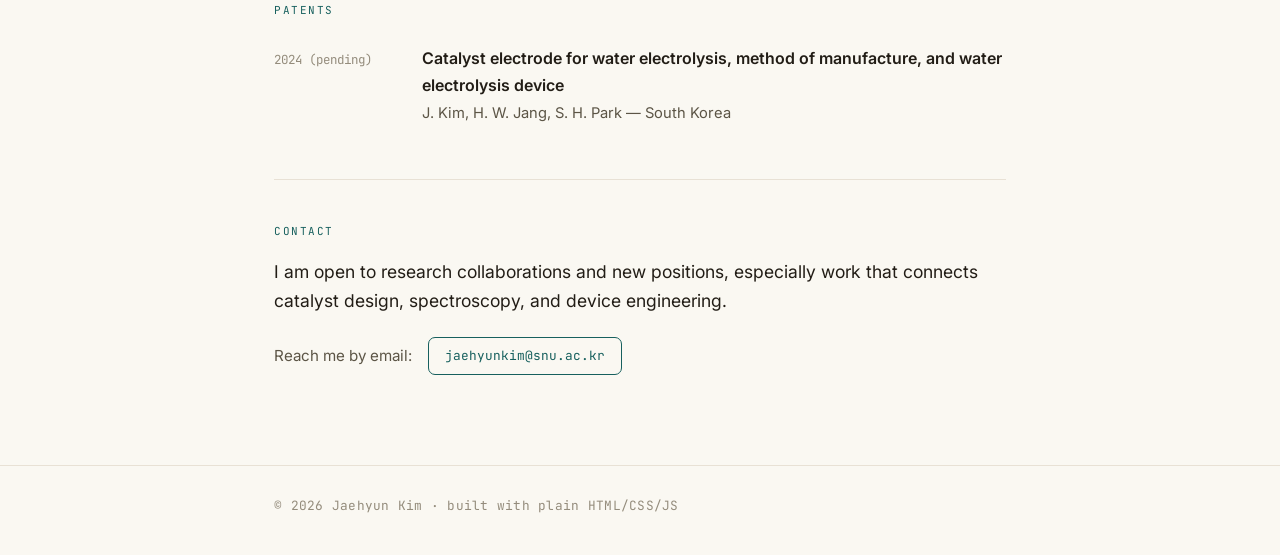
==== commit d4709a9c: "Remove Blog feature (revert of 0a6076e) per request Rolls back the entire Blog addition: deletes the" ====
--- a/index.html
+++ b/index.html
@@ -24,7 +24,7 @@
       document.documentElement.dataset.theme = s || (d ? "dark" : "light");
     })();
   </script>
-  <link rel="stylesheet" href="css/style.css?v=17" />
+  <link rel="stylesheet" href="css/style.css?v=18" />
   <script type="application/ld+json">
   {
     "@context": "https://schema.org",
@@ -52,7 +52,6 @@
         <a href="#research">Research</a>
         <a href="#publications">Publications</a>
         <a href="#news">News</a>
-        <a href="blog.html">Blog</a>
         <a href="#cv">CV</a>
         <button id="theme-toggle" title="Toggle dark mode">☾</button>
       </nav>
@@ -169,17 +168,6 @@
       <ul class="news-list" id="news-all" style="margin-top:1rem;"></ul>
     </section>
 
-    <!-- ================= Blog / Writing ================= -->
-    <section class="block" id="writing">
-      <div class="section-head">
-        <div class="sec-label">Blog</div>
-        <h2>Writing</h2>
-        <p class="lead" style="margin-top:0.2rem;">Occasional research briefs and notes.</p>
-      </div>
-      <div id="blog-recent" style="margin-top:1rem;"></div>
-      <p style="margin-top:1.2rem;"><a class="btn" href="blog.html">All posts →</a></p>
-    </section>
-
     <!-- ================= Biography ================= -->
     <section class="block">
       <div class="section-title-row">
@@ -206,8 +194,8 @@
     </div>
   </footer>
 
-  <script src="js/data.js?v=17"></script>
-  <script src="js/main.js?v=17"></script>
+  <script src="js/data.js?v=18"></script>
+  <script src="js/main.js?v=18"></script>
   <script>
     document.addEventListener("DOMContentLoaded", () => {
       renderAffilTimeline("affiliations-strip");
@@ -217,7 +205,6 @@
       const viewAll = document.getElementById("pub-viewall");
       if (viewAll) viewAll.textContent = "View all " + PUBLICATIONS.length + " publications →";
       renderNews("news-all");
-      renderBlog("blog-recent", 2);
       renderBio("bio-text", "copy-bio");
       renderCVList("cv-education", CV.education);
       renderCVList("cv-experience", CV.experience);
--- a/css/style.css
+++ b/css/style.css
@@ -480,8 +480,8 @@
 .pub-item .pub-links { margin-top: 0.45rem; display: flex; gap: 0.9rem; flex-wrap: wrap; }
 .pub-item .pub-links a { font-family: var(--mono); font-size: 0.72rem; color: var(--text-soft); border-bottom: 1px solid var(--line-strong); }
 .pub-item .pub-links a:hover { color: var(--accent); border-color: var(--accent); text-decoration: none; }
-.pub-tags { margin-top: 0.5rem; display: flex; gap: 0.4rem; flex-wrap: wrap; }
-.pub-tag {
+.pub-item .pub-tags { margin-top: 0.5rem; display: flex; gap: 0.4rem; flex-wrap: wrap; }
+.pub-item .pub-tag {
   font-family: var(--mono);
   font-size: 0.66rem;
   letter-spacing: 0.02em;
@@ -491,18 +491,6 @@
   border-radius: 999px;
   padding: 0.13rem 0.55rem;
 }
-
-/* ---------- Blog ---------- */
-.blog-card { display: block; padding: 1.4rem 0; border-top: 1px solid var(--line); text-decoration: none; color: inherit; }
-.blog-card:first-of-type { border-top: none; padding-top: 0.4rem; }
-.blog-card:hover { text-decoration: none; }
-.blog-card:hover .blog-title { color: var(--accent); }
-.blog-card:hover .blog-more { text-decoration: underline; text-underline-offset: 2px; }
-.blog-meta { display: flex; gap: 0.9rem; flex-wrap: wrap; font-family: var(--mono); font-size: 0.72rem; color: var(--text-faint); letter-spacing: 0.03em; }
-.blog-title { font-family: var(--serif); font-weight: 500; font-size: 1.4rem; line-height: 1.22; letter-spacing: 0; margin-top: 0.5rem; color: var(--text); transition: color 0.15s ease; }
-.blog-dek { font-size: 0.95rem; color: var(--text-soft); margin-top: 0.5rem; line-height: 1.6; }
-.blog-card .pub-tags { margin-top: 0.7rem; }
-.blog-more { display: inline-block; margin-top: 0.8rem; font-family: var(--mono); font-size: 0.75rem; color: var(--accent); }
 
 /* ---------- News ---------- */
 .news-list { list-style: none; }
